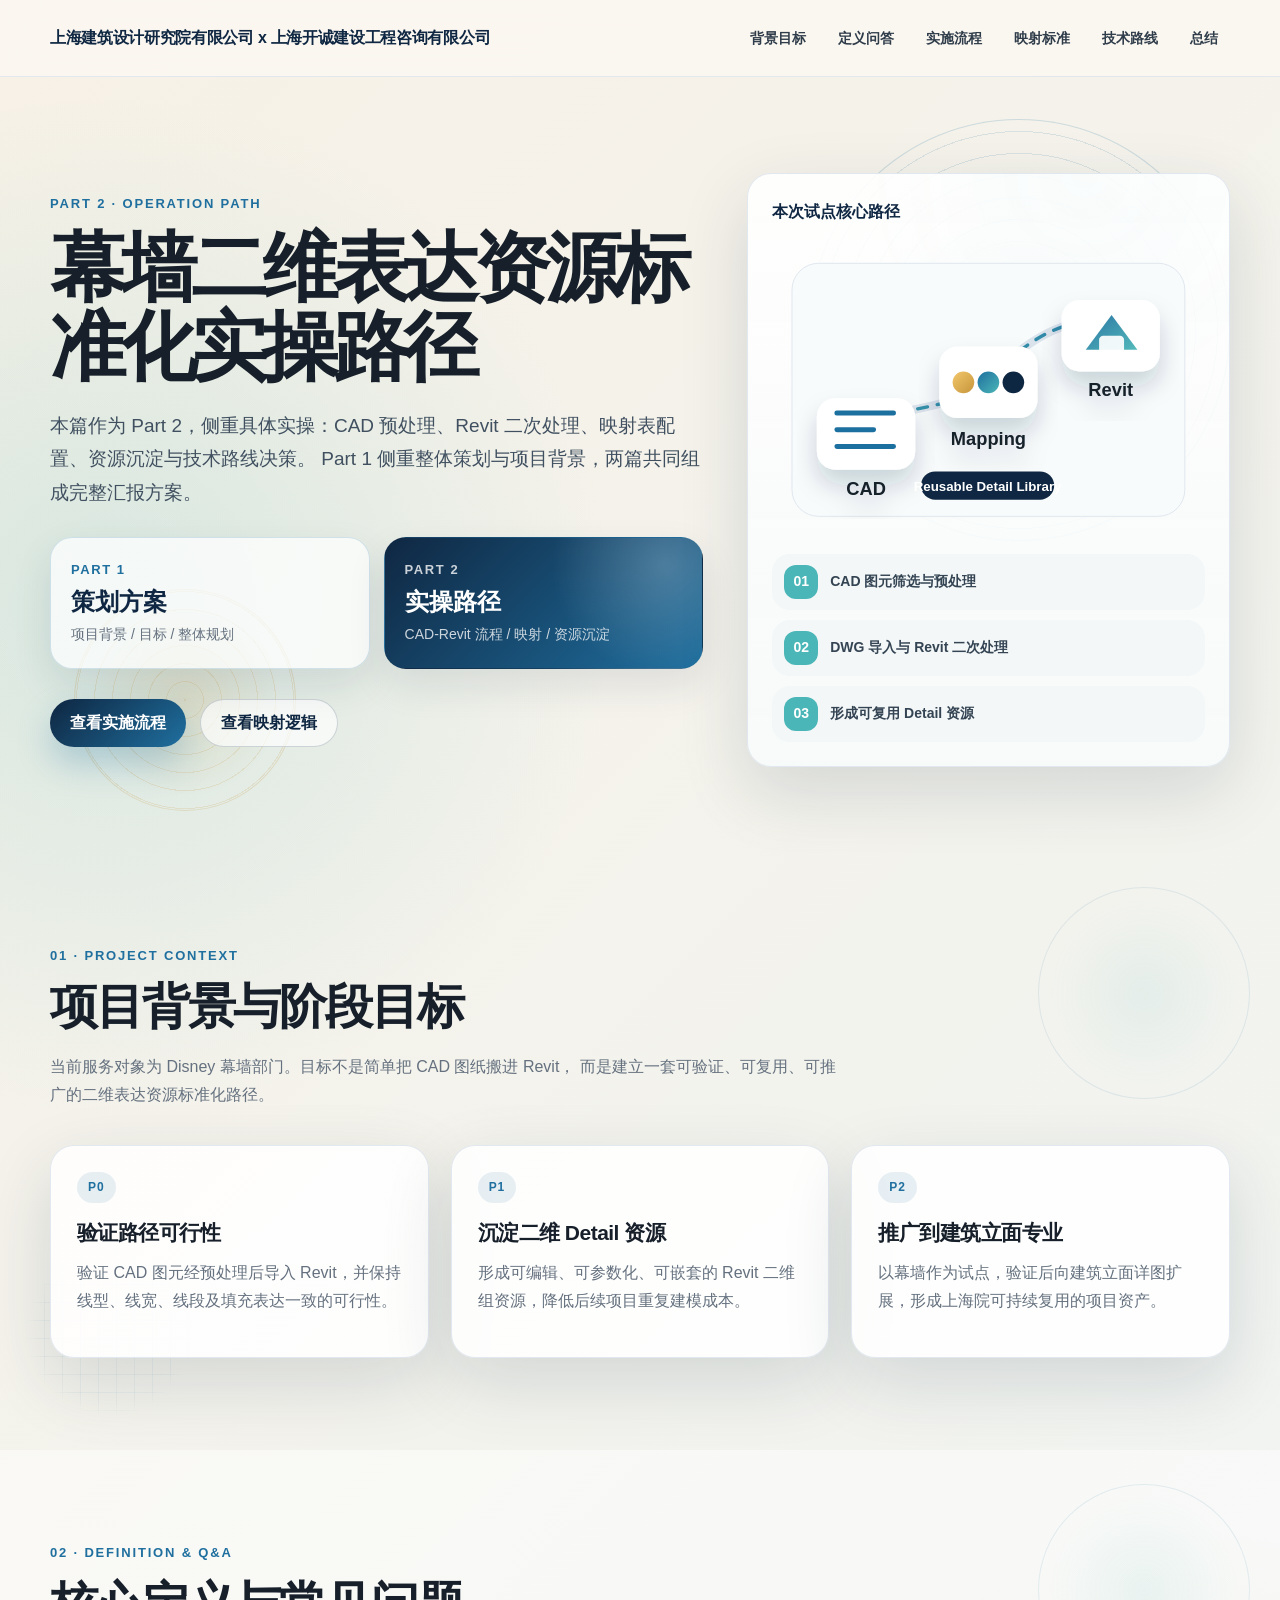
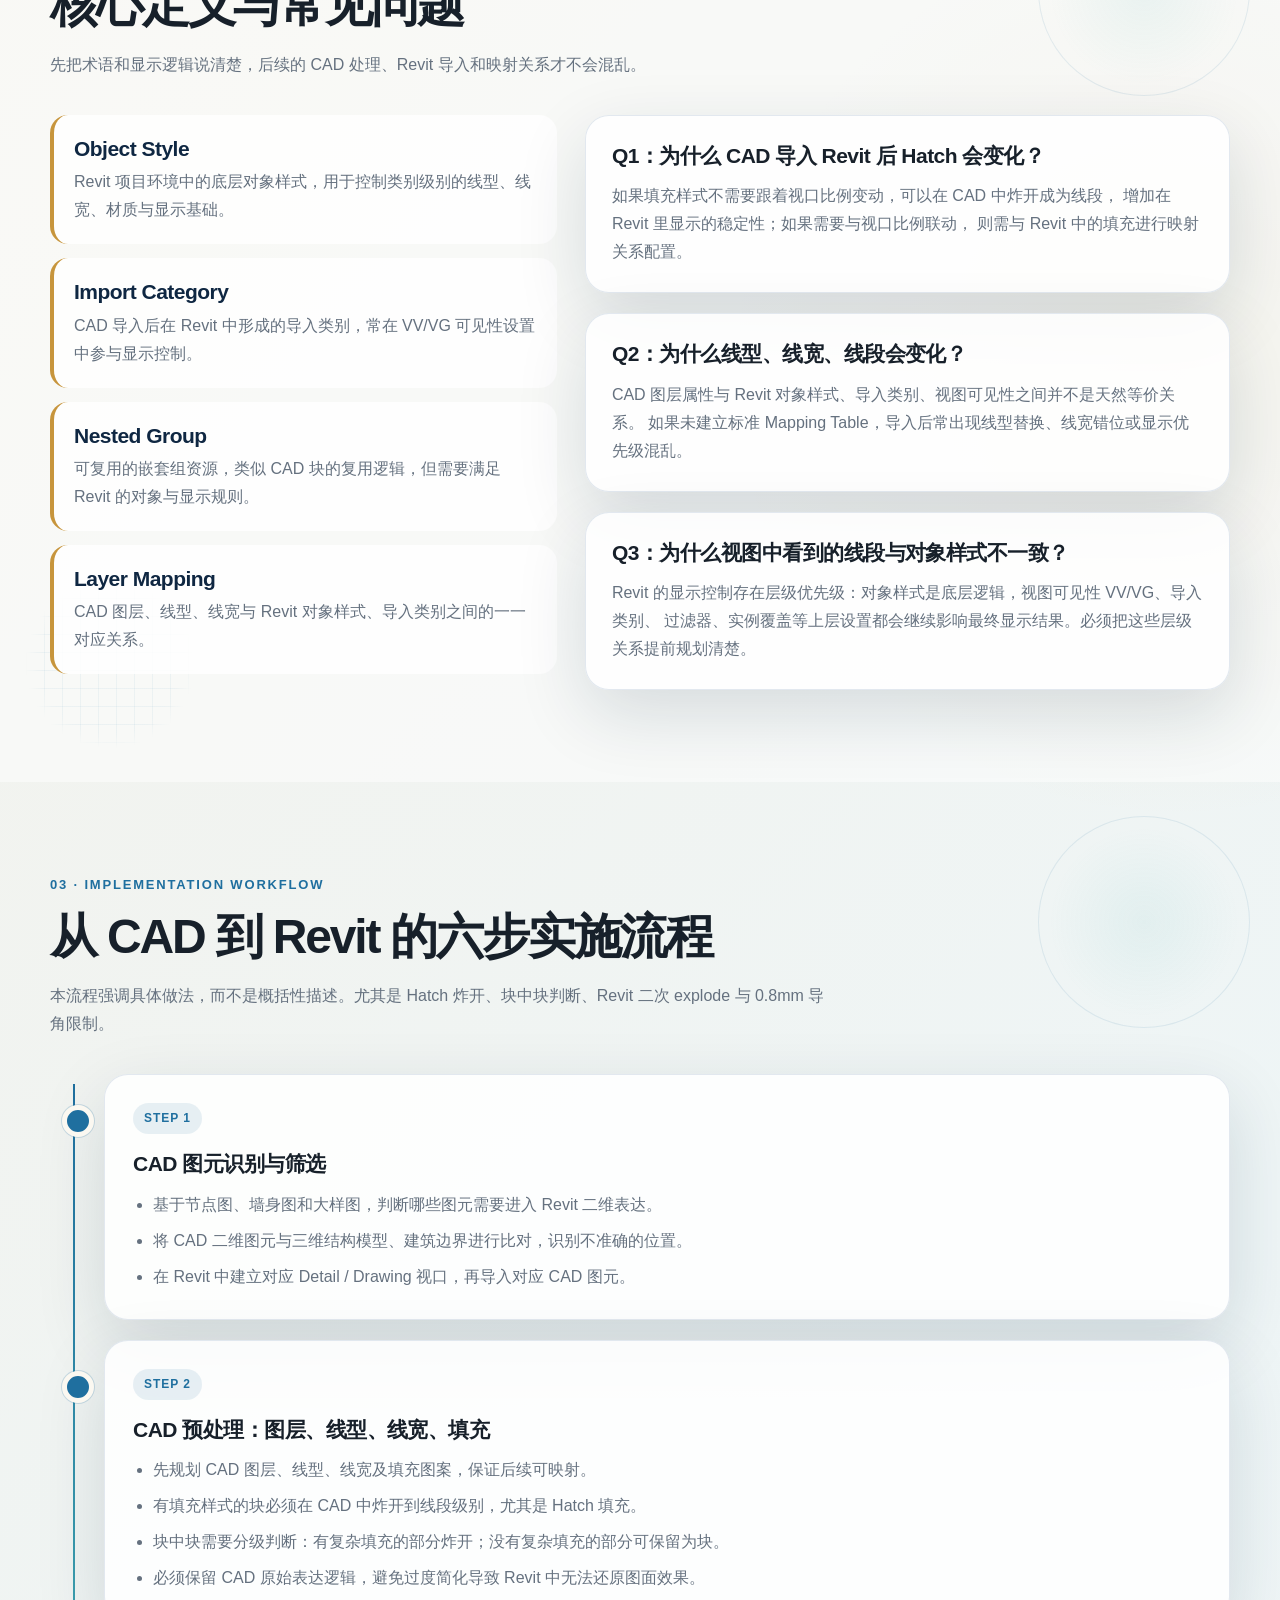
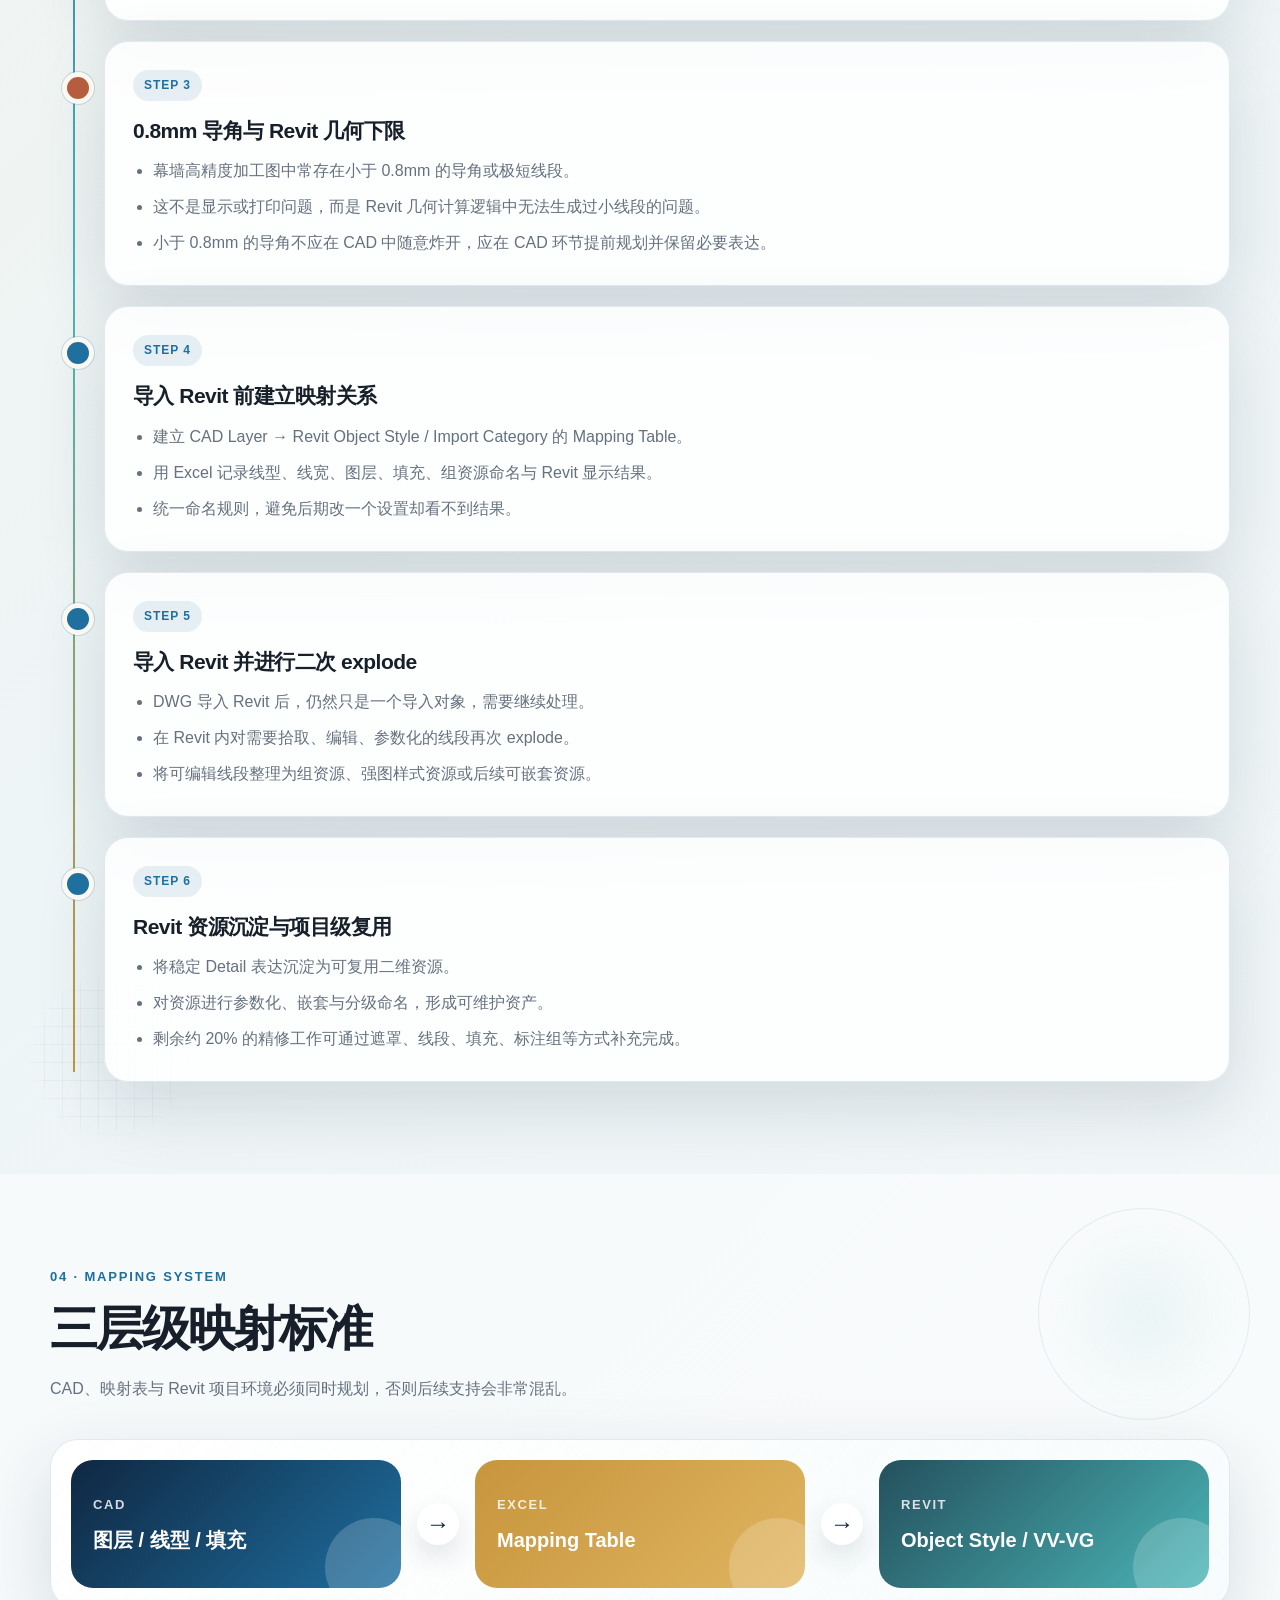
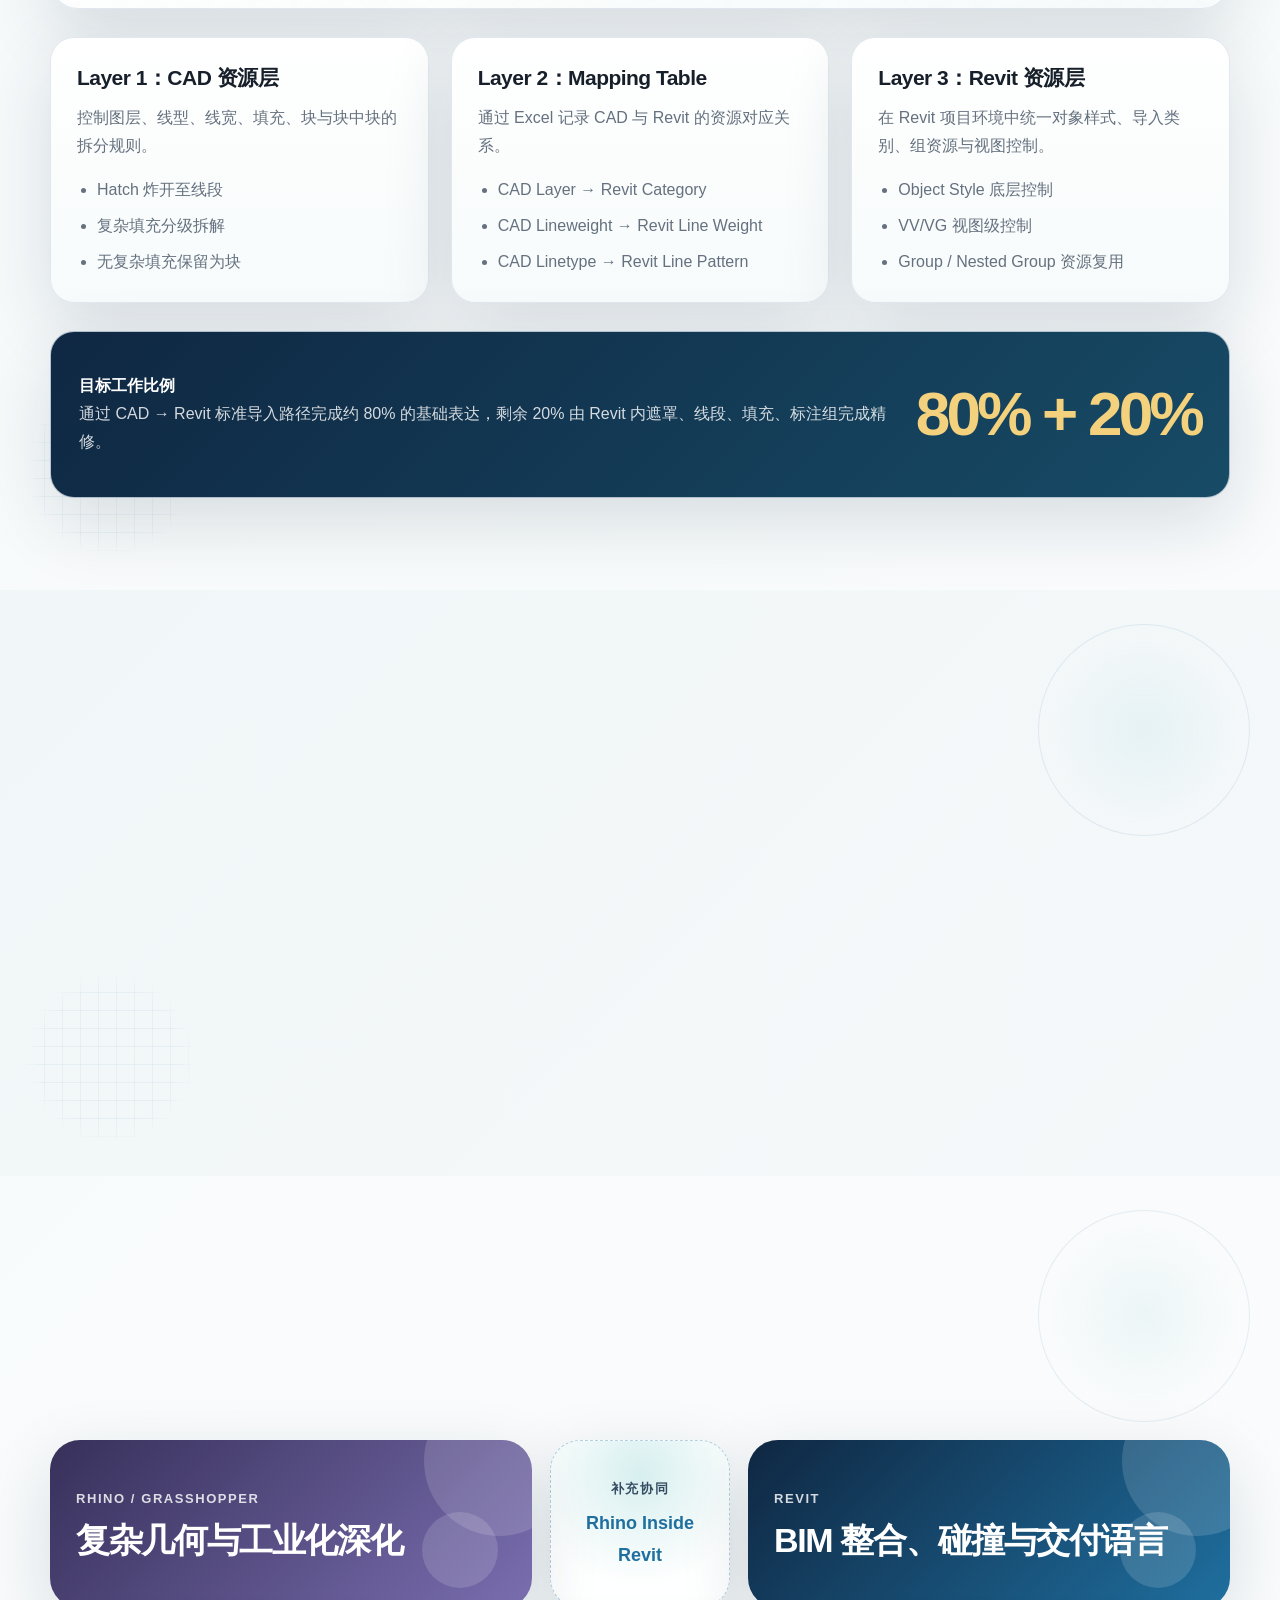
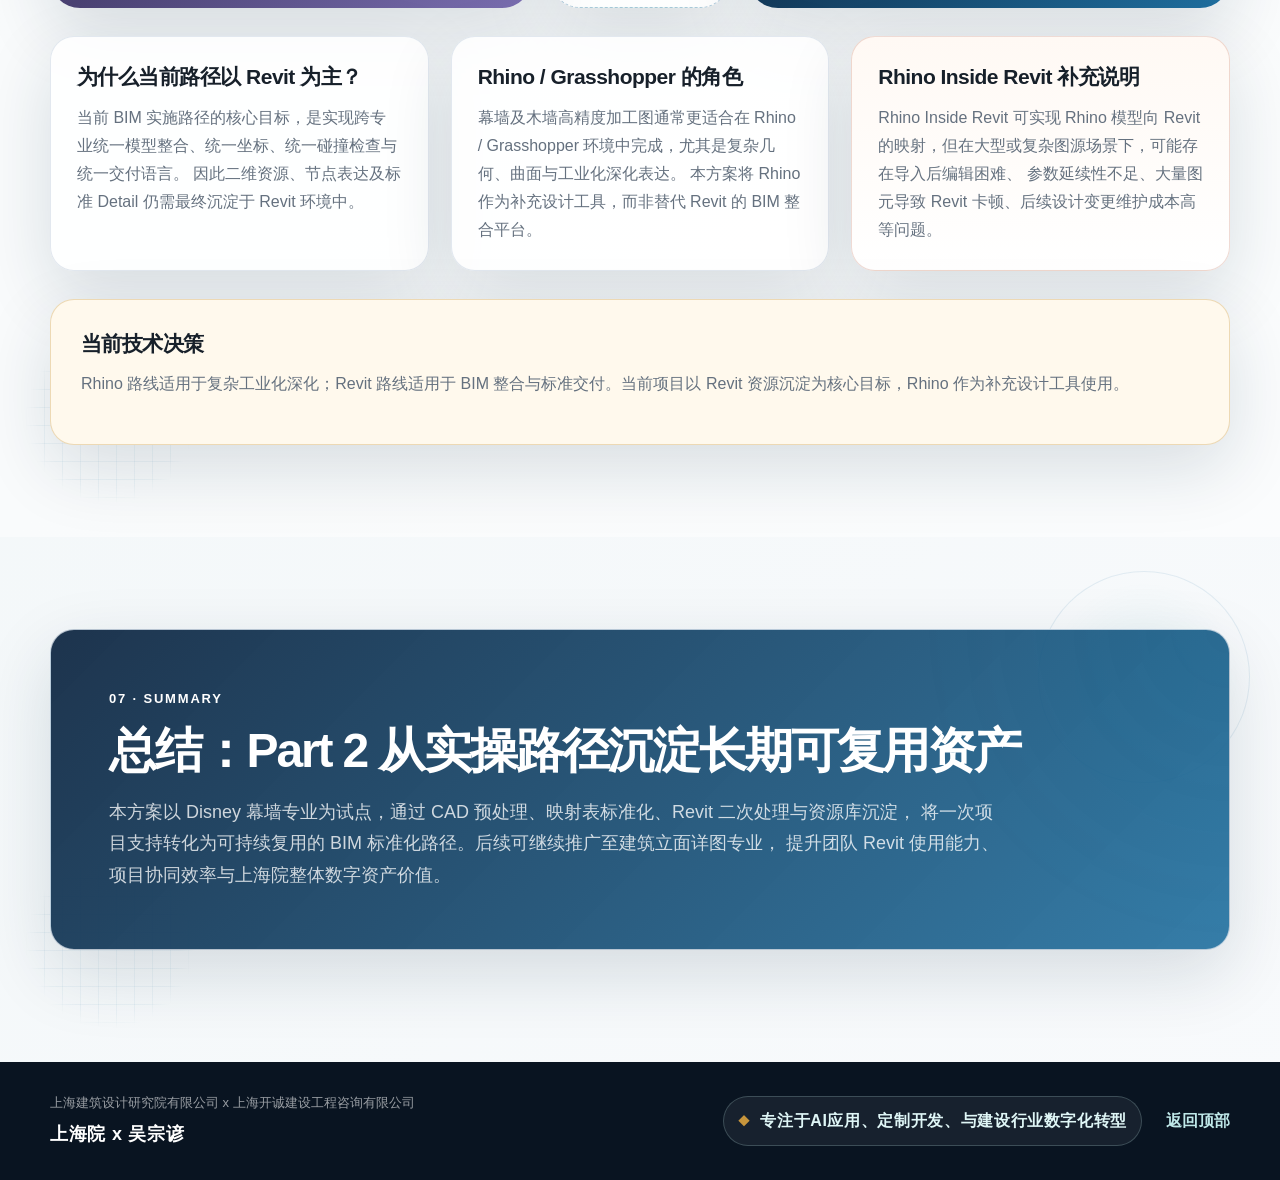
==== cwp2/index.html @ 311d5579 "Remove summary links from part 2" ====
<!DOCTYPE html>
<html lang="zh-CN">
<head>
  <meta charset="UTF-8" />
  <meta name="viewport" content="width=device-width, initial-scale=1.0" />
  <title>Part 2｜Disney 幕墙 BIM 二维资源实操路径</title>
  <link rel="stylesheet" href="styles.css" />
</head>
<body>
  <header class="site-header unified-header" aria-label="页面导航">
    <div class="header-container">
      <a class="site-brand" href="#top" aria-label="返回 Part 2 顶部"><span class="brand-line">上海建筑设计研究院有限公司</span><span class="brand-separator"> x </span><span class="brand-line">上海开诚建设工程咨询有限公司</span></a>
      <button class="nav-toggle" type="button" aria-label="展开导航" aria-expanded="false">菜单</button>
      <nav class="site-nav nav-links" aria-label="Part 2 页面导航">
        <a href="#background">背景目标</a>
        <a href="#definition">定义问答</a>
        <a href="#workflow">实施流程</a>
        <a href="#mapping">映射标准</a>
        <a href="#tech-route">技术路线</a>
        <a href="#summary">总结</a>
      </nav>
    </div>
  </header>

  <main id="top">
    <section class="hero">
      <div class="container hero-grid">
        <div class="hero-copy reveal">
          <p class="eyebrow">Part 2 · Operation Path</p>
          <h1>幕墙二维表达资源标准化实操路径</h1>
          <p class="hero-lead">
            本篇作为 Part 2，侧重具体实操：CAD 预处理、Revit 二次处理、映射表配置、资源沉淀与技术路线决策。
            Part 1 侧重整体策划与项目背景，两篇共同组成完整汇报方案。
          </p>
          <div class="part-switch reveal" aria-label="Part 1 和 Part 2 跳转">
            <a class="part-card" href="../report-site/index.html" target="_blank" rel="noopener">
              <span>Part 1</span>
              <strong>策划方案</strong>
              <em>项目背景 / 目标 / 整体规划</em>
            </a>
            <a class="part-card is-current" href="#top">
              <span>Part 2</span>
              <strong>实操路径</strong>
              <em>CAD-Revit 流程 / 映射 / 资源沉淀</em>
            </a>
          </div>
          <div class="hero-actions">
            <a class="btn primary" href="#workflow">查看实施流程</a>
            <a class="btn secondary" href="#mapping">查看映射逻辑</a>
          </div>
        </div>

        <aside class="hero-panel visual-panel reveal" aria-label="核心目标示意图">
          <div class="panel-title">本次试点核心路径</div>
          <svg class="workflow-illustration" viewBox="0 0 520 360" role="img" aria-label="CAD 到 Revit 再到资源库的工作流示意图">
            <defs>
              <linearGradient id="heroBlue" x1="0" x2="1" y1="0" y2="1">
                <stop offset="0" stop-color="#1f6f9f" />
                <stop offset="1" stop-color="#4bb6b7" />
              </linearGradient>
              <linearGradient id="heroGold" x1="0" x2="1" y1="0" y2="1">
                <stop offset="0" stop-color="#f2c76b" />
                <stop offset="1" stop-color="#c7953c" />
              </linearGradient>
              <filter id="softShadow" x="-20%" y="-20%" width="140%" height="140%">
                <feDropShadow dx="0" dy="18" stdDeviation="14" flood-color="#0f2742" flood-opacity="0.18" />
              </filter>
            </defs>
            <rect x="24" y="28" width="472" height="304" rx="32" fill="#f7fbfb" stroke="#dbe3ec" />
            <path d="M68 253 C 148 180, 205 224, 270 158 S 399 82, 455 116" fill="none" stroke="#dbe3ec" stroke-width="10" stroke-linecap="round" />
            <path d="M68 253 C 148 180, 205 224, 270 158 S 399 82, 455 116" fill="none" stroke="url(#heroBlue)" stroke-width="4" stroke-linecap="round" stroke-dasharray="12 12" />

            <g filter="url(#softShadow)">
              <rect x="54" y="190" width="118" height="86" rx="22" fill="#ffffff" />
              <path d="M78 248 h68 M78 228 h44 M78 208 h68" stroke="#1f6f9f" stroke-width="6" stroke-linecap="round" />
              <text x="113" y="306" text-anchor="middle" fill="#17202a" font-size="22" font-weight="800">CAD</text>
            </g>

            <g filter="url(#softShadow)">
              <rect x="201" y="128" width="118" height="86" rx="22" fill="#ffffff" />
              <circle cx="230" cy="171" r="13" fill="url(#heroGold)" />
              <circle cx="260" cy="171" r="13" fill="url(#heroBlue)" />
              <circle cx="290" cy="171" r="13" fill="#0f2742" />
              <text x="260" y="246" text-anchor="middle" fill="#17202a" font-size="22" font-weight="800">Mapping</text>
            </g>

            <g filter="url(#softShadow)">
              <rect x="348" y="72" width="118" height="86" rx="22" fill="#ffffff" />
              <path d="M377 132 l31 -42 l31 42 Z" fill="url(#heroBlue)" opacity="0.95" />
              <rect x="393" y="115" width="30" height="25" rx="5" fill="#ffffff" opacity="0.92" />
              <text x="407" y="188" text-anchor="middle" fill="#17202a" font-size="22" font-weight="800">Revit</text>
            </g>

            <g>
              <rect x="179" y="278" width="160" height="34" rx="17" fill="#0f2742" />
              <text x="259" y="301" text-anchor="middle" fill="#ffffff" font-size="16" font-weight="800">Reusable Detail Library</text>
            </g>
          </svg>
          <ol class="mini-flow compact">
            <li><span>01</span> CAD 图元筛选与预处理</li>
            <li><span>02</span> DWG 导入与 Revit 二次处理</li>
            <li><span>03</span> 形成可复用 Detail 资源</li>
          </ol>
        </aside>
      </div>
    </section>

    <section id="background" class="section">
      <div class="container">
        <div class="section-heading reveal">
          <p class="eyebrow">01 · Project Context</p>
          <h2>项目背景与阶段目标</h2>
          <p>
            当前服务对象为 Disney 幕墙部门。目标不是简单把 CAD 图纸搬进 Revit，
            而是建立一套可验证、可复用、可推广的二维表达资源标准化路径。
          </p>
        </div>

        <div class="card-grid three">
          <article class="card reveal">
            <span class="tag">P0</span>
            <h3>验证路径可行性</h3>
            <p>验证 CAD 图元经预处理后导入 Revit，并保持线型、线宽、线段及填充表达一致的可行性。</p>
          </article>
          <article class="card reveal">
            <span class="tag">P1</span>
            <h3>沉淀二维 Detail 资源</h3>
            <p>形成可编辑、可参数化、可嵌套的 Revit 二维组资源，降低后续项目重复建模成本。</p>
          </article>
          <article class="card reveal">
            <span class="tag">P2</span>
            <h3>推广到建筑立面专业</h3>
            <p>以幕墙作为试点，验证后向建筑立面详图扩展，形成上海院可持续复用的项目资产。</p>
          </article>
        </div>
      </div>
    </section>

    <section id="definition" class="section alt">
      <div class="container">
        <div class="section-heading reveal">
          <p class="eyebrow">02 · Definition & Q&A</p>
          <h2>核心定义与常见问题</h2>
          <p>先把术语和显示逻辑说清楚，后续的 CAD 处理、Revit 导入和映射关系才不会混乱。</p>
        </div>

        <div class="definition-layout">
          <div class="term-list reveal">
            <div class="term-item">
              <h3>Object Style</h3>
              <p>Revit 项目环境中的底层对象样式，用于控制类别级别的线型、线宽、材质与显示基础。</p>
            </div>
            <div class="term-item">
              <h3>Import Category</h3>
              <p>CAD 导入后在 Revit 中形成的导入类别，常在 VV/VG 可见性设置中参与显示控制。</p>
            </div>
            <div class="term-item">
              <h3>Nested Group</h3>
              <p>可复用的嵌套组资源，类似 CAD 块的复用逻辑，但需要满足 Revit 的对象与显示规则。</p>
            </div>
            <div class="term-item">
              <h3>Layer Mapping</h3>
              <p>CAD 图层、线型、线宽与 Revit 对象样式、导入类别之间的一一对应关系。</p>
            </div>
          </div>

          <div class="qa-stack">
            <article class="qa-card reveal">
              <h3>Q1：为什么 CAD 导入 Revit 后 Hatch 会变化？</h3>
              <p>
                如果填充样式不需要跟着视口比例变动，可以在 CAD 中炸开成为线段，
                增加在 Revit 里显示的稳定性；如果需要与视口比例联动，
                则需与 Revit 中的填充进行映射关系配置。
              </p>
            </article>
            <article class="qa-card reveal">
              <h3>Q2：为什么线型、线宽、线段会变化？</h3>
              <p>
                CAD 图层属性与 Revit 对象样式、导入类别、视图可见性之间并不是天然等价关系。
                如果未建立标准 Mapping Table，导入后常出现线型替换、线宽错位或显示优先级混乱。
              </p>
            </article>
            <article class="qa-card reveal">
              <h3>Q3：为什么视图中看到的线段与对象样式不一致？</h3>
              <p>
                Revit 的显示控制存在层级优先级：对象样式是底层逻辑，视图可见性 VV/VG、导入类别、
                过滤器、实例覆盖等上层设置都会继续影响最终显示结果。必须把这些层级关系提前规划清楚。
              </p>
            </article>
          </div>
        </div>
      </div>
    </section>

    <section id="workflow" class="section">
      <div class="container">
        <div class="section-heading reveal">
          <p class="eyebrow">03 · Implementation Workflow</p>
          <h2>从 CAD 到 Revit 的六步实施流程</h2>
          <p>本流程强调具体做法，而不是概括性描述。尤其是 Hatch 炸开、块中块判断、Revit 二次 explode 与 0.8mm 导角限制。</p>
        </div>

        <div class="timeline">
          <article class="step reveal">
            <span class="step-index">STEP 1</span>
            <h3>CAD 图元识别与筛选</h3>
            <ul>
              <li>基于节点图、墙身图和大样图，判断哪些图元需要进入 Revit 二维表达。</li>
              <li>将 CAD 二维图元与三维结构模型、建筑边界进行比对，识别不准确的位置。</li>
              <li>在 Revit 中建立对应 Detail / Drawing 视口，再导入对应 CAD 图元。</li>
            </ul>
          </article>

          <article class="step reveal">
            <span class="step-index">STEP 2</span>
            <h3>CAD 预处理：图层、线型、线宽、填充</h3>
            <ul>
              <li>先规划 CAD 图层、线型、线宽及填充图案，保证后续可映射。</li>
              <li>有填充样式的块必须在 CAD 中炸开到线段级别，尤其是 Hatch 填充。</li>
              <li>块中块需要分级判断：有复杂填充的部分炸开；没有复杂填充的部分可保留为块。</li>
              <li>必须保留 CAD 原始表达逻辑，避免过度简化导致 Revit 中无法还原图面效果。</li>
            </ul>
          </article>

          <article class="step reveal warning-step">
            <span class="step-index">STEP 3</span>
            <h3>0.8mm 导角与 Revit 几何下限</h3>
            <ul>
              <li>幕墙高精度加工图中常存在小于 0.8mm 的导角或极短线段。</li>
              <li>这不是显示或打印问题，而是 Revit 几何计算逻辑中无法生成过小线段的问题。</li>
              <li>小于 0.8mm 的导角不应在 CAD 中随意炸开，应在 CAD 环节提前规划并保留必要表达。</li>
            </ul>
          </article>

          <article class="step reveal">
            <span class="step-index">STEP 4</span>
            <h3>导入 Revit 前建立映射关系</h3>
            <ul>
              <li>建立 CAD Layer → Revit Object Style / Import Category 的 Mapping Table。</li>
              <li>用 Excel 记录线型、线宽、图层、填充、组资源命名与 Revit 显示结果。</li>
              <li>统一命名规则，避免后期改一个设置却看不到结果。</li>
            </ul>
          </article>

          <article class="step reveal">
            <span class="step-index">STEP 5</span>
            <h3>导入 Revit 并进行二次 explode</h3>
            <ul>
              <li>DWG 导入 Revit 后，仍然只是一个导入对象，需要继续处理。</li>
              <li>在 Revit 内对需要拾取、编辑、参数化的线段再次 explode。</li>
              <li>将可编辑线段整理为组资源、强图样式资源或后续可嵌套资源。</li>
            </ul>
          </article>

          <article class="step reveal">
            <span class="step-index">STEP 6</span>
            <h3>Revit 资源沉淀与项目级复用</h3>
            <ul>
              <li>将稳定 Detail 表达沉淀为可复用二维资源。</li>
              <li>对资源进行参数化、嵌套与分级命名，形成可维护资产。</li>
              <li>剩余约 20% 的精修工作可通过遮罩、线段、填充、标注组等方式补充完成。</li>
            </ul>
          </article>
        </div>
      </div>
    </section>

    <section id="mapping" class="section alt">
      <div class="container">
        <div class="section-heading reveal">
          <p class="eyebrow">04 · Mapping System</p>
          <h2>三层级映射标准</h2>
          <p>CAD、映射表与 Revit 项目环境必须同时规划，否则后续支持会非常混乱。</p>
        </div>

        <div class="diagram-strip mapping-diagram reveal" aria-label="三层级映射标准示意图">
          <div class="diagram-node cad-node">
            <span>CAD</span>
            <strong>图层 / 线型 / 填充</strong>
          </div>
          <div class="diagram-arrow">→</div>
          <div class="diagram-node table-node">
            <span>Excel</span>
            <strong>Mapping Table</strong>
          </div>
          <div class="diagram-arrow">→</div>
          <div class="diagram-node revit-node">
            <span>Revit</span>
            <strong>Object Style / VV-VG</strong>
          </div>
        </div>

        <div class="mapping-grid">
          <article class="mapping-card reveal">
            <h3>Layer 1：CAD 资源层</h3>
            <p>控制图层、线型、线宽、填充、块与块中块的拆分规则。</p>
            <ul>
              <li>Hatch 炸开至线段</li>
              <li>复杂填充分级拆解</li>
              <li>无复杂填充保留为块</li>
            </ul>
          </article>
          <article class="mapping-card reveal">
            <h3>Layer 2：Mapping Table</h3>
            <p>通过 Excel 记录 CAD 与 Revit 的资源对应关系。</p>
            <ul>
              <li>CAD Layer → Revit Category</li>
              <li>CAD Lineweight → Revit Line Weight</li>
              <li>CAD Linetype → Revit Line Pattern</li>
            </ul>
          </article>
          <article class="mapping-card reveal">
            <h3>Layer 3：Revit 资源层</h3>
            <p>在 Revit 项目环境中统一对象样式、导入类别、组资源与视图控制。</p>
            <ul>
              <li>Object Style 底层控制</li>
              <li>VV/VG 视图级控制</li>
              <li>Group / Nested Group 资源复用</li>
            </ul>
          </article>
        </div>

        <div class="callout reveal">
          <div>
            <strong>目标工作比例</strong>
            <p>通过 CAD → Revit 标准导入路径完成约 80% 的基础表达，剩余 20% 由 Revit 内遮罩、线段、填充、标注组完成精修。</p>
          </div>
          <span>80% + 20%</span>
        </div>
      </div>
    </section>

    <section id="plan" class="section">
      <div class="container">
        <div class="section-heading reveal">
          <p class="eyebrow">05 · Resource Plan</p>
          <h2>整体规划与后续提升</h2>
          <p>本项目不只是一次图面转换，而是一次资源、经验和团队能力的沉淀。</p>
        </div>

        <div class="plan-list">
          <article class="plan-card reveal">
            <span>阶段一</span>
            <h3>标准二维资源沉淀</h3>
            <p>沉淀节点、墙身、大样、标注组、遮罩与 Detail 组件。</p>
          </article>
          <article class="plan-card reveal">
            <span>阶段二</span>
            <h3>Excel 映射表标准化</h3>
            <p>记录 CAD 与 Revit 的线型、线宽、图层、填充及资源命名规则。</p>
          </article>
          <article class="plan-card reveal">
            <span>阶段三</span>
            <h3>Revit 插件素材库开发</h3>
            <p>基于 Revit 二次开发，将二维图源与线型线宽设置快速匹配为可调用素材库。</p>
          </article>
          <article class="plan-card reveal">
            <span>阶段四</span>
            <h3>推广至建筑立面详图</h3>
            <p>以幕墙为试点确认可行性后，推广到建筑立面详图专业。</p>
          </article>
        </div>
      </div>
    </section>

    <section id="tech-route" class="section alt">
      <div class="container">
        <div class="section-heading reveal">
          <p class="eyebrow">06 · Technical Route</p>
          <h2>技术路线补充与工具选型说明</h2>
          <p>这一部分不是软件优劣比较，而是解释为什么当前路径选择 Revit 为主、Rhino 为辅。</p>
        </div>

        <div class="tool-map reveal" aria-label="Revit 与 Rhino 技术路线关系图">
          <div class="tool-bubble rhino">
            <span>Rhino / Grasshopper</span>
            <strong>复杂几何与工业化深化</strong>
          </div>
          <div class="tool-bridge">
            <span>补充协同</span>
            <i>Rhino Inside Revit</i>
          </div>
          <div class="tool-bubble revit">
            <span>Revit</span>
            <strong>BIM 整合、碰撞与交付语言</strong>
          </div>
        </div>

        <div class="route-grid">
          <article class="route-card reveal">
            <h3>为什么当前路径以 Revit 为主？</h3>
            <p>
              当前 BIM 实施路径的核心目标，是实现跨专业统一模型整合、统一坐标、统一碰撞检查与统一交付语言。
              因此二维资源、节点表达及标准 Detail 仍需最终沉淀于 Revit 环境中。
            </p>
          </article>
          <article class="route-card reveal">
            <h3>Rhino / Grasshopper 的角色</h3>
            <p>
              幕墙及木墙高精度加工图通常更适合在 Rhino / Grasshopper 环境中完成，尤其是复杂几何、曲面与工业化深化表达。
              本方案将 Rhino 作为补充设计工具，而非替代 Revit 的 BIM 整合平台。
            </p>
          </article>
          <article class="route-card warning reveal">
            <h3>Rhino Inside Revit 补充说明</h3>
            <p>
              Rhino Inside Revit 可实现 Rhino 模型向 Revit 的映射，但在大型或复杂图源场景下，可能存在导入后编辑困难、
              参数延续性不足、大量图元导致 Revit 卡顿、后续设计变更维护成本高等问题。
            </p>
          </article>
        </div>

        <div class="decision reveal">
          <h3>当前技术决策</h3>
          <p>Rhino 路线适用于复杂工业化深化；Revit 路线适用于 BIM 整合与标准交付。当前项目以 Revit 资源沉淀为核心目标，Rhino 作为补充设计工具使用。</p>
        </div>
      </div>
    </section>

    <section id="summary" class="section summary-section">
      <div class="container summary-card reveal">
        <p class="eyebrow">07 · Summary</p>
        <h2>总结：Part 2 从实操路径沉淀长期可复用资产</h2>
        <p>
          本方案以 Disney 幕墙专业为试点，通过 CAD 预处理、映射表标准化、Revit 二次处理与资源库沉淀，
          将一次项目支持转化为可持续复用的 BIM 标准化路径。后续可继续推广至建筑立面详图专业，
          提升团队 Revit 使用能力、项目协同效率与上海院整体数字资产价值。
        </p>
      </div>
    </section>
  </main>

  <footer class="site-footer unified-footer">
    <div class="footer-container">
      <div class="footer-brand">
        <span>上海建筑设计研究院有限公司 x 上海开诚建设工程咨询有限公司</span>
        <strong>上海院 x 吴宗谚</strong>
      </div>
      <div class="footer-signature" aria-label="个人签名描述">
        <span class="signature-icon">◆</span>
        <em>专注于AI应用、定制开发、与建设行业数字化转型</em>
      </div>
      <div class="footer-links">
        <a href="#top">返回顶部</a>
      </div>
    </div>
  </footer>

  <script src="script.js"></script>
</body>
</html>
---- cwp2/styles.css ----
:root {
  --ink: #17202a;
  --muted: #65717f;
  --line: #dbe3ec;
  --paper: #fbf8f1;
  --panel: #ffffff;
  --navy: #0f2742;
  --blue: #1f6f9f;
  --aqua: #4bb6b7;
  --gold: #c7953c;
  --warn: #b75d3f;
  --shadow: 0 24px 70px rgba(15, 39, 66, 0.14);
  --radius: 24px;
}

* {
  box-sizing: border-box;
}

html {
  scroll-behavior: smooth;
}

body {
  margin: 0;
  font-family: "Segoe UI", "Microsoft YaHei", sans-serif;
  line-height: 1.75;
  color: var(--ink);
  background:
    radial-gradient(circle at 8% 8%, rgba(75, 182, 183, 0.18), transparent 32rem),
    radial-gradient(circle at 92% 26%, rgba(199, 149, 60, 0.13), transparent 28rem),
    linear-gradient(135deg, #f7f1e6 0%, #eef5f6 46%, #f8fafc 100%);
}

body.nav-open {
  overflow: hidden;
}

img,
svg {
  max-width: 100%;
}

.container {
  width: min(1180px, calc(100% - 40px));
  margin: 0 auto;
}

.site-header {
  position: sticky;
  top: 0;
  z-index: 100;
  border-bottom: 1px solid rgba(219, 227, 236, 0.78);
  background: rgba(251, 248, 241, 0.86);
  backdrop-filter: blur(18px);
}

.nav {
  display: flex;
  align-items: center;
  justify-content: space-between;
  min-height: 76px;
  gap: 24px;
}

.logo {
  display: inline-flex;
  align-items: center;
  gap: 12px;
  color: var(--navy);
  font-weight: 800;
  letter-spacing: -0.02em;
  text-decoration: none;
}

.logo-mark {
  display: grid;
  width: 42px;
  height: 42px;
  place-items: center;
  border-radius: 14px;
  color: white;
  background: linear-gradient(135deg, var(--navy), var(--blue));
  box-shadow: 0 12px 28px rgba(31, 111, 159, 0.28);
}

.nav-links {
  display: flex;
  align-items: center;
  gap: 8px;
  flex-wrap: wrap;
}

.nav-links a {
  padding: 9px 12px;
  border-radius: 999px;
  color: #2f3c4a;
  font-size: 14px;
  font-weight: 700;
  text-decoration: none;
  transition: background 0.2s ease, color 0.2s ease;
}

.nav-links a:hover {
  color: var(--blue);
  background: rgba(31, 111, 159, 0.1);
}

.nav-toggle {
  display: none;
  border: 1px solid var(--line);
  border-radius: 999px;
  padding: 8px 14px;
  color: var(--navy);
  background: white;
  font-weight: 800;
}

.hero {
  position: relative;
  overflow: clip;
  padding: 96px 0 86px;
}

.hero::before,
.hero::after {
  position: absolute;
  content: "";
  border-radius: 999px;
  pointer-events: none;
}

.hero::before {
  width: 420px;
  height: 420px;
  right: max(24px, calc((100vw - 1180px) / 2));
  top: 42px;
  border: 1px solid rgba(31, 111, 159, 0.18);
  background:
    radial-gradient(circle at center, rgba(31, 111, 159, 0.12), transparent 58%),
    repeating-radial-gradient(circle at center, rgba(31, 111, 159, 0.13) 0 1px, transparent 1px 22px);
}

.hero::after {
  width: 220px;
  height: 220px;
  left: max(28px, calc((100vw - 1180px) / 2 + 24px));
  bottom: 42px;
  border: 1px solid rgba(199, 149, 60, 0.22);
  background:
    radial-gradient(circle at center, rgba(199, 149, 60, 0.16), transparent 62%),
    repeating-radial-gradient(circle at center, rgba(199, 149, 60, 0.16) 0 1px, transparent 1px 18px);
}

.hero-grid {
  position: relative;
  z-index: 1;
  display: grid;
  grid-template-columns: minmax(0, 1.15fr) minmax(320px, 0.85fr);
  gap: 44px;
  align-items: center;
}

.eyebrow {
  margin: 0 0 12px;
  color: var(--blue);
  font-size: 13px;
  font-weight: 900;
  letter-spacing: 0.14em;
  text-transform: uppercase;
}

h1,
h2,
h3,
h4,
p {
  margin-top: 0;
}

h1 {
  margin-bottom: 22px;
  max-width: 820px;
  font-size: clamp(42px, 6vw, 76px);
  line-height: 1.05;
  letter-spacing: -0.07em;
}

h2 {
  margin-bottom: 18px;
  font-size: clamp(30px, 4vw, 48px);
  line-height: 1.16;
  letter-spacing: -0.045em;
}

h3 {
  margin-bottom: 12px;
  font-size: 21px;
  line-height: 1.35;
  letter-spacing: -0.025em;
}

p {
  color: var(--muted);
}

.hero-lead {
  max-width: 720px;
  color: #405060;
  font-size: 19px;
}


.nav-part-link {
  color: white !important;
  background: linear-gradient(135deg, var(--navy), var(--blue)) !important;
}

.part-switch {
  display: grid;
  grid-template-columns: repeat(2, minmax(0, 1fr));
  gap: 14px;
  margin: 28px 0 26px;
}

.part-card {
  display: flex;
  min-height: 132px;
  flex-direction: column;
  justify-content: center;
  gap: 6px;
  padding: 20px;
  border: 1px solid rgba(31, 111, 159, 0.18);
  border-radius: 22px;
  color: var(--navy);
  text-decoration: none;
  background: rgba(255, 255, 255, 0.72);
  box-shadow: 0 16px 38px rgba(15, 39, 66, 0.1);
  transition: transform 0.2s ease, box-shadow 0.2s ease, border-color 0.2s ease;
}

.part-card:hover {
  transform: translateY(-3px);
  border-color: rgba(31, 111, 159, 0.34);
  box-shadow: 0 22px 52px rgba(15, 39, 66, 0.16);
}

.part-card span {
  color: var(--blue);
  font-size: 13px;
  font-weight: 900;
  letter-spacing: 0.12em;
  text-transform: uppercase;
}

.part-card strong {
  font-size: 24px;
  line-height: 1.2;
}

.part-card em {
  color: var(--muted);
  font-size: 14px;
  font-style: normal;
}

.part-card.is-current {
  color: white;
  border-color: transparent;
  background:
    radial-gradient(circle at 88% 20%, rgba(255, 255, 255, 0.22), transparent 7rem),
    linear-gradient(135deg, var(--navy), var(--blue));
}

.part-card.is-current span,
.part-card.is-current em {
  color: rgba(255, 255, 255, 0.78);
}

.summary-links {
  display: flex;
  gap: 14px;
  flex-wrap: wrap;
  margin-top: 28px;
}

.summary-links a {
  display: inline-flex;
  min-height: 44px;
  align-items: center;
  justify-content: center;
  padding: 0 18px;
  border: 1px solid rgba(255, 255, 255, 0.24);
  border-radius: 999px;
  color: white;
  font-weight: 800;
  text-decoration: none;
  background: rgba(255, 255, 255, 0.1);
}

.summary-links a:hover {
  background: rgba(255, 255, 255, 0.18);
}.hero-actions {
  display: flex;
  gap: 14px;
  flex-wrap: wrap;
  margin-top: 30px;
}

.btn {
  display: inline-flex;
  align-items: center;
  justify-content: center;
  min-height: 48px;
  padding: 0 20px;
  border-radius: 999px;
  font-weight: 800;
  text-decoration: none;
}

.btn.primary {
  color: white;
  background: linear-gradient(135deg, var(--navy), var(--blue));
  box-shadow: 0 16px 34px rgba(31, 111, 159, 0.28);
}

.btn.secondary {
  color: var(--navy);
  border: 1px solid rgba(15, 39, 66, 0.18);
  background: rgba(255, 255, 255, 0.68);
}

.hero-panel,
.summary-card,
.card,
.qa-card,
.step,
.mapping-card,
.plan-card,
.route-card,
.decision,
.callout {
  border: 1px solid rgba(219, 227, 236, 0.8);
  border-radius: var(--radius);
  background: rgba(255, 255, 255, 0.86);
  box-shadow: var(--shadow);
}

.hero-panel {
  padding: 28px;
}

.panel-title {
  margin-bottom: 18px;
  color: var(--navy);
  font-weight: 900;
}

.mini-flow {
  display: grid;
  gap: 14px;
  margin: 0;
  padding: 0;
  list-style: none;
}

.mini-flow li {
  display: flex;
  align-items: center;
  gap: 12px;
  padding: 14px;
  border-radius: 18px;
  background: #f3f7f8;
  color: #344453;
  font-weight: 800;
}

.mini-flow span {
  display: grid;
  min-width: 42px;
  height: 42px;
  place-items: center;
  border-radius: 14px;
  color: white;
  background: var(--aqua);
}


.visual-panel {
  overflow: hidden;
  padding: 24px;
  background:
    linear-gradient(180deg, rgba(255, 255, 255, 0.9), rgba(247, 251, 251, 0.88)),
    radial-gradient(circle at 70% 0%, rgba(75, 182, 183, 0.28), transparent 14rem);
}

.workflow-illustration {
  display: block;
  width: 100%;
  margin: -4px 0 14px;
}

.mini-flow.compact {
  grid-template-columns: 1fr;
  gap: 10px;
}

.mini-flow.compact li {
  padding: 11px 12px;
  font-size: 14px;
}

.mini-flow.compact span {
  min-width: 34px;
  height: 34px;
  border-radius: 12px;
}

.diagram-strip {
  display: grid;
  grid-template-columns: 1fr auto 1fr auto 1fr;
  gap: 16px;
  align-items: center;
  margin: 0 0 28px;
  padding: 20px;
  border: 1px solid rgba(219, 227, 236, 0.82);
  border-radius: 28px;
  background:
    linear-gradient(135deg, rgba(255, 255, 255, 0.94), rgba(247, 251, 251, 0.82)),
    repeating-linear-gradient(45deg, rgba(31, 111, 159, 0.06) 0 1px, transparent 1px 16px);
  box-shadow: var(--shadow);
}

.diagram-node {
  min-height: 128px;
  display: flex;
  flex-direction: column;
  justify-content: center;
  gap: 10px;
  padding: 22px;
  border-radius: 22px;
  color: white;
  position: relative;
  overflow: hidden;
}

.diagram-node::after {
  position: absolute;
  right: -22px;
  bottom: -28px;
  width: 98px;
  height: 98px;
  content: "";
  border-radius: 999px;
  background: rgba(255, 255, 255, 0.18);
}

.diagram-node span,
.tool-bubble span,
.tool-bridge span {
  font-size: 13px;
  font-weight: 900;
  letter-spacing: 0.12em;
  text-transform: uppercase;
  opacity: 0.82;
}

.diagram-node strong {
  position: relative;
  z-index: 1;
  font-size: 20px;
  line-height: 1.35;
}

.cad-node {
  background: linear-gradient(135deg, #0f2742, #1f6f9f);
}

.table-node {
  background: linear-gradient(135deg, #c7953c, #e0b561);
}

.revit-node {
  background: linear-gradient(135deg, #24505d, #4bb6b7);
}

.diagram-arrow {
  display: grid;
  width: 42px;
  height: 42px;
  place-items: center;
  border-radius: 999px;
  color: var(--navy);
  background: #ffffff;
  box-shadow: 0 12px 28px rgba(15, 39, 66, 0.12);
  font-size: 24px;
  font-weight: 900;
}

.tool-map {
  display: grid;
  grid-template-columns: 1fr 180px 1fr;
  gap: 18px;
  align-items: stretch;
  margin-bottom: 28px;
}

.tool-bubble,
.tool-bridge {
  min-height: 168px;
  display: flex;
  flex-direction: column;
  justify-content: center;
  border-radius: 30px;
  padding: 26px;
  box-shadow: var(--shadow);
}

.tool-bubble {
  color: white;
  position: relative;
  overflow: hidden;
}

.tool-bubble::before,
.tool-bubble::after {
  position: absolute;
  content: "";
  border-radius: 999px;
  background: rgba(255, 255, 255, 0.14);
}

.tool-bubble::before {
  width: 150px;
  height: 150px;
  right: -42px;
  top: -54px;
}

.tool-bubble::after {
  width: 76px;
  height: 76px;
  right: 34px;
  bottom: 20px;
}

.tool-bubble.rhino {
  background: linear-gradient(135deg, #37305a, #7a6eb0);
}

.tool-bubble.revit {
  background: linear-gradient(135deg, var(--navy), var(--blue));
}

.tool-bubble strong {
  position: relative;
  z-index: 1;
  margin-top: 10px;
  font-size: clamp(22px, 3vw, 34px);
  line-height: 1.2;
  letter-spacing: -0.04em;
}

.tool-bridge {
  align-items: center;
  text-align: center;
  border: 1px dashed rgba(31, 111, 159, 0.32);
  color: var(--navy);
  background:
    radial-gradient(circle at 50% 20%, rgba(75, 182, 183, 0.22), transparent 7rem),
    rgba(255, 255, 255, 0.86);
}

.tool-bridge i {
  display: block;
  margin-top: 8px;
  color: var(--blue);
  font-size: 18px;
  font-style: normal;
  font-weight: 900;
}

.section {
  position: relative;
  overflow: clip;
  padding: 92px 0;
}

.section.alt {
  background: rgba(255, 255, 255, 0.52);
}

.section::before,
.section::after {
  position: absolute;
  content: "";
  pointer-events: none;
}

.section::before {
  width: 210px;
  height: 210px;
  right: max(18px, calc((100vw - 1180px) / 2 - 20px));
  top: 34px;
  border-radius: 999px;
  border: 1px solid rgba(31, 111, 159, 0.1);
  background: radial-gradient(circle at center, rgba(75, 182, 183, 0.08), transparent 64%);
}

.section::after {
  width: 168px;
  height: 168px;
  left: max(18px, calc((100vw - 1180px) / 2 - 24px));
  bottom: 34px;
  opacity: 0.48;
  background-image:
    linear-gradient(rgba(31, 111, 159, 0.12) 1px, transparent 1px),
    linear-gradient(90deg, rgba(31, 111, 159, 0.12) 1px, transparent 1px);
  background-size: 18px 18px;
  mask-image: radial-gradient(circle at center, black 0 58%, transparent 72%);
}

.section > .container {
  position: relative;
  z-index: 1;
}

.section-heading {
  max-width: 790px;
  margin-bottom: 36px;
}

.card-grid {
  display: grid;
  gap: 22px;
}

.card-grid.three {
  grid-template-columns: repeat(3, minmax(0, 1fr));
}

.card,
.qa-card,
.mapping-card,
.plan-card,
.route-card {
  padding: 26px;
}

.tag,
.plan-card span,
.step-index {
  display: inline-flex;
  margin-bottom: 16px;
  border-radius: 999px;
  padding: 5px 11px;
  color: var(--blue);
  background: rgba(31, 111, 159, 0.1);
  font-size: 12px;
  font-weight: 900;
  letter-spacing: 0.08em;
}

.definition-layout {
  display: grid;
  grid-template-columns: 0.88fr 1.12fr;
  gap: 28px;
  align-items: start;
}

.term-list {
  display: grid;
  gap: 14px;
}

.term-item {
  padding: 20px;
  border-left: 4px solid var(--gold);
  border-radius: 18px;
  background: rgba(255, 255, 255, 0.84);
}

.term-item h3 {
  margin-bottom: 5px;
  color: var(--navy);
}

.term-item p,
.qa-card p,
.step li,
.mapping-card li,
.plan-card p,
.route-card p {
  margin-bottom: 0;
}

.qa-stack,
.timeline,
.plan-list {
  display: grid;
  gap: 20px;
}

.timeline {
  position: relative;
}

.timeline::before {
  position: absolute;
  top: 10px;
  bottom: 10px;
  left: 23px;
  width: 2px;
  content: "";
  background: linear-gradient(var(--blue), var(--aqua), var(--gold));
}

.step {
  position: relative;
  margin-left: 54px;
  padding: 28px;
}

.step::before {
  position: absolute;
  left: -43px;
  top: 30px;
  width: 22px;
  height: 22px;
  border: 5px solid var(--paper);
  border-radius: 999px;
  content: "";
  background: var(--blue);
  box-shadow: 0 0 0 1px rgba(31, 111, 159, 0.2);
}

.step.warning-step::before {
  background: var(--warn);
}

.step ul,
.mapping-card ul {
  margin: 0;
  padding-left: 20px;
  color: var(--muted);
}

.step li + li,
.mapping-card li + li {
  margin-top: 8px;
}

.mapping-grid,
.route-grid {
  display: grid;
  grid-template-columns: repeat(3, minmax(0, 1fr));
  gap: 22px;
}

.mapping-card {
  background: linear-gradient(180deg, white, #f7fbfb);
}

.callout {
  display: flex;
  align-items: center;
  justify-content: space-between;
  gap: 28px;
  margin-top: 28px;
  padding: 28px;
  background: linear-gradient(135deg, var(--navy), #174b66);
}

.callout strong,
.callout p {
  color: white;
}

.callout p {
  margin-bottom: 0;
  opacity: 0.82;
}

.callout span {
  flex: 0 0 auto;
  color: #f4d17d;
  font-size: clamp(34px, 5vw, 62px);
  font-weight: 900;
  letter-spacing: -0.06em;
}

.plan-list {
  grid-template-columns: repeat(4, minmax(0, 1fr));
}

.plan-card {
  min-height: 230px;
  background:
    linear-gradient(180deg, rgba(255, 255, 255, 0.94), rgba(255, 255, 255, 0.78)),
    radial-gradient(circle at 100% 0%, rgba(75, 182, 183, 0.24), transparent 9rem);
}

.route-card.warning {
  border-color: rgba(183, 93, 63, 0.22);
  background: linear-gradient(180deg, #fff9f4, white);
}

.decision {
  margin-top: 28px;
  padding: 30px;
  border-color: rgba(199, 149, 60, 0.32);
  background: #fff9ed;
}

.summary-section {
  padding-bottom: 112px;
}

.summary-card {
  padding: clamp(28px, 6vw, 58px);
  background:
    linear-gradient(135deg, rgba(15, 39, 66, 0.94), rgba(31, 111, 159, 0.9)),
    radial-gradient(circle at 100% 0%, rgba(75, 182, 183, 0.4), transparent 20rem);
}

.summary-card h2,
.summary-card p {
  color: white;
}

.summary-card p:last-child {
  max-width: 900px;
  margin-bottom: 0;
  color: rgba(255, 255, 255, 0.78);
  font-size: 18px;
}

.footer {
  padding: 28px 0;
  color: white;
  background: #091421;
}

.footer-inner {
  display: flex;
  align-items: center;
  justify-content: space-between;
  gap: 16px;
}

.footer-layout {
  gap: 24px;
}

.footer-brand {
  display: grid;
  gap: 4px;
}

.footer-brand span {
  color: rgba(255, 255, 255, 0.58);
  font-size: 13px;
}

.footer-brand strong {
  color: white;
  font-size: 18px;
  letter-spacing: 0.04em;
}

.footer-signature {
  display: inline-flex;
  align-items: center;
  gap: 10px;
  margin-left: auto;
  padding: 10px 14px;
  border: 1px solid rgba(191, 232, 232, 0.22);
  border-radius: 999px;
  color: #dff6f6;
  background: rgba(255, 255, 255, 0.06);
}

.signature-icon {
  color: var(--gold);
  font-size: 12px;
}

.footer-signature em {
  font-style: normal;
  font-weight: 800;
  letter-spacing: 0.04em;
}

.footer a {
  color: #bfe8e8;
  text-decoration: none;
}

.reveal {
  opacity: 0;
  transform: translateY(18px);
  transition: opacity 0.7s ease, transform 0.7s ease;
}

.reveal.is-visible {
  opacity: 1;
  transform: translateY(0);
}

@media (max-width: 980px) {
  .diagram-strip,
  .tool-map {
    grid-template-columns: 1fr;
  }

  .diagram-arrow {
    justify-self: center;
    transform: rotate(90deg);
  }

  .hero-grid,
  .definition-layout,
  .mapping-grid,
  .route-grid {
    grid-template-columns: 1fr;
  }

  .card-grid.three,
  .plan-list {
    grid-template-columns: repeat(2, minmax(0, 1fr));
  }
}

@media (max-width: 768px) {
  .part-switch {
    grid-template-columns: 1fr;
  }

  .part-card {
    min-height: 112px;
  }

  .summary-links a {
    width: 100%;
  }


  .visual-panel {
    padding: 18px;
  }

  .workflow-illustration {
    margin-bottom: 8px;
  }

  .diagram-strip {
    padding: 14px;
    border-radius: 22px;
  }

  .diagram-node,
  .tool-bubble,
  .tool-bridge {
    min-height: 132px;
    padding: 20px;
  }


  .container {
    width: min(100% - 28px, 1180px);
  }

  .nav {
    min-height: 66px;
  }

  .nav-toggle {
    display: inline-flex;
  }

  .nav-links {
    position: fixed;
    inset: 66px 14px auto;
    display: none;
    flex-direction: column;
    align-items: stretch;
    padding: 14px;
    border: 1px solid var(--line);
    border-radius: 22px;
    background: rgba(255, 255, 255, 0.96);
    box-shadow: var(--shadow);
  }

  body.nav-open .nav-links {
    display: flex;
  }

  .nav-links a {
    padding: 12px 14px;
  }

  .hero {
    padding: 58px 0 56px;
  }

  h1 {
    font-size: clamp(38px, 13vw, 54px);
  }

  .hero-lead {
    font-size: 17px;
  }

  .hero-actions,
  .footer-inner,
  .callout {
    flex-direction: column;
    align-items: flex-start;
  }

  .footer-signature {
    margin-left: 0;
  }

  .btn {
    width: 100%;
  }

  
  .section {
    padding: 62px 0;
  }

  .card-grid.three,
  .plan-list {
    grid-template-columns: 1fr;
  }

  .timeline::before {
    left: 12px;
  }

  .step {
    margin-left: 34px;
    padding: 22px;
  }

  .step::before {
    left: -31px;
    width: 18px;
    height: 18px;
    border-width: 4px;
  }
}

@media (prefers-reduced-motion: reduce) {
  html {
    scroll-behavior: auto;
  }

  .reveal {
    opacity: 1;
    transform: none;
    transition: none;
  }
}
/* ===== Unified Part Navigation / Footer ===== */
.unified-header {
  position: sticky;
  top: 0;
  z-index: 200;
  border-bottom: 1px solid rgba(219, 227, 236, 0.78);
  background: rgba(251, 248, 241, 0.9);
  backdrop-filter: blur(18px);
}

.header-container {
  width: min(1180px, calc(100% - 40px));
  min-height: 76px;
  margin: 0 auto;
  display: flex;
  align-items: center;
  justify-content: space-between;
  gap: 18px;
}

.site-brand {
  color: var(--navy, var(--ink));
  font-weight: 900;
  letter-spacing: -0.02em;
  text-decoration: none;
  white-space: nowrap;
}

.site-nav {
  display: flex;
  align-items: center;
  justify-content: center;
  gap: 8px;
  flex-wrap: wrap;
  margin-left: auto;
}

.site-nav a {
  display: inline-flex;
  align-items: center;
  min-height: 38px;
  padding: 0 12px;
  border: 0;
  border-radius: 999px;
  color: #2f3c4a;
  font-size: 14px;
  font-weight: 800;
  text-decoration: none;
}

.site-nav a:hover {
  color: var(--blue, var(--ink));
  background: rgba(31, 111, 159, 0.1);
}

.part-menu {
  position: relative;
  flex: 0 0 auto;
}

.part-menu summary {
  min-height: 40px;
  display: inline-flex;
  align-items: center;
  gap: 8px;
  padding: 0 14px;
  border-radius: 999px;
  color: #fff;
  background: linear-gradient(135deg, var(--navy, #0f2742), var(--blue, #1f6f9f));
  font-size: 14px;
  font-weight: 900;
  cursor: pointer;
  list-style: none;
  box-shadow: 0 12px 28px rgba(15, 39, 66, 0.14);
}

.part-menu summary::-webkit-details-marker {
  display: none;
}

.part-menu summary::after {
  content: "⌄";
  font-size: 13px;
  transition: transform 0.2s ease;
}

.part-menu[open] summary::after {
  transform: rotate(180deg);
}

.part-menu-panel {
  position: absolute;
  top: calc(100% + 12px);
  right: 0;
  width: min(360px, calc(100vw - 32px));
  display: grid;
  gap: 10px;
  padding: 12px;
  border: 1px solid rgba(219, 227, 236, 0.9);
  border-radius: 22px;
  background: rgba(255, 255, 255, 0.97);
  box-shadow: 0 24px 70px rgba(15, 39, 66, 0.16);
}

.part-menu-panel a {
  display: grid;
  gap: 4px;
  padding: 14px;
  border-radius: 16px;
  color: var(--navy, var(--ink));
  text-decoration: none;
  background: #f7fbfb;
}

.part-menu-panel a:hover {
  background: rgba(31, 111, 159, 0.09);
}

.part-menu-panel a.is-current {
  color: white;
  background: linear-gradient(135deg, var(--navy, #0f2742), var(--blue, #1f6f9f));
}

.part-menu-panel span {
  color: var(--blue, #1f6f9f);
  font-size: 12px;
  font-weight: 900;
  letter-spacing: 0.12em;
  text-transform: uppercase;
}

.part-menu-panel a.is-current span,
.part-menu-panel a.is-current em {
  color: rgba(255, 255, 255, 0.76);
}

.part-menu-panel strong {
  font-size: 18px;
}

.part-menu-panel em {
  color: var(--muted);
  font-size: 13px;
  font-style: normal;
}

.unified-footer {
  padding: 30px 0;
  color: white;
  background: #091421;
}

.footer-container {
  width: min(1180px, calc(100% - 40px));
  margin: 0 auto;
  display: flex;
  align-items: center;
  justify-content: space-between;
  gap: 24px;
}

.footer-brand {
  display: grid;
  gap: 4px;
}

.footer-brand span {
  color: rgba(255, 255, 255, 0.58);
  font-size: 13px;
}

.footer-brand strong {
  color: white;
  font-size: 18px;
  letter-spacing: 0.04em;
}

.footer-signature {
  display: inline-flex;
  align-items: center;
  gap: 10px;
  margin-left: auto;
  padding: 10px 14px;
  border: 1px solid rgba(191, 232, 232, 0.22);
  border-radius: 999px;
  color: #dff6f6;
  background: rgba(255, 255, 255, 0.06);
}

.signature-icon {
  color: var(--gold, var(--coral, #c7953c));
  font-size: 12px;
}

.footer-signature em {
  font-style: normal;
  font-weight: 800;
  letter-spacing: 0.04em;
}

.footer-links {
  display: flex;
  gap: 12px;
  flex-wrap: wrap;
  justify-content: flex-end;
}

.footer-links a {
  color: #bfe8e8;
  font-weight: 800;
  text-decoration: none;
}

.footer-links a:hover {
  color: #fff;
}

@media (max-width: 980px) {
  .header-container {
    min-height: auto;
    padding: 14px 0;
    align-items: flex-start;
    flex-wrap: wrap;
  }

  .site-brand {
    width: calc(100% - 96px);
    white-space: normal;
  }

  .site-nav {
    order: 3;
    width: 100%;
    justify-content: flex-start;
    margin-left: 0;
  }

  .part-menu {
    margin-left: auto;
  }

  .footer-container {
    flex-direction: column;
    align-items: flex-start;
  }

  .footer-signature {
    margin-left: 0;
  }

  .footer-links {
    justify-content: flex-start;
  }
}

@media (max-width: 640px) {
  .header-container,
  .footer-container {
    width: min(100% - 28px, 1180px);
  }

  .site-nav a {
    min-height: 34px;
    padding: 0 10px;
    font-size: 13px;
  }

  .part-menu {
    width: 100%;
    margin-left: 0;
  }

  .part-menu summary {
    width: 100%;
    justify-content: center;
  }

  .part-menu-panel {
    position: static;
    width: 100%;
    margin-top: 10px;
  }

  .footer-signature {
    border-radius: 18px;
  }
}
/* ===== Mobile Menu Refinement ===== */
.nav-toggle {
  display: none;
  border: 1px solid rgba(219, 227, 236, 0.9);
  border-radius: 999px;
  padding: 8px 14px;
  color: var(--navy, var(--ink));
  background: rgba(255, 255, 255, 0.92);
  font-weight: 900;
  cursor: pointer;
}

@media (max-width: 768px) {
  .nav-toggle {
    display: inline-flex;
    align-items: center;
    justify-content: center;
    margin-left: auto;
  }

  .header-container {
    position: relative;
    align-items: center;
  }

  .site-brand {
    width: calc(100% - 78px);
  }

  .site-nav.nav-links {
    position: absolute;
    inset: calc(100% + 10px) 0 auto;
    display: none;
    width: 100%;
    flex-direction: column;
    align-items: stretch;
    gap: 4px;
    padding: 12px;
    border: 1px solid rgba(219, 227, 236, 0.95);
    border-radius: 22px;
    background: rgba(255, 255, 255, 0.98);
    box-shadow: 0 24px 70px rgba(15, 39, 66, 0.16);
  }

  body.nav-open .site-nav.nav-links {
    display: flex;
  }

  .site-nav.nav-links a {
    justify-content: flex-start;
    min-height: 42px;
    padding: 0 14px;
  }
}
/* ===== Compact Mobile Header / Footer Override ===== */
@media (max-width: 980px) {
  .unified-header .header-container {
    min-height: 58px;
    padding: 8px 0;
    align-items: center;
    flex-wrap: nowrap;
    gap: 10px;
    position: relative;
  }

  .unified-header .site-brand {
    flex: 1 1 auto;
    width: auto;
    min-width: 0;
    display: block;
    overflow: hidden;
    text-overflow: ellipsis;
    white-space: nowrap;
    font-size: clamp(12px, 3.2vw, 15px);
    line-height: 1.2;
  }

  .unified-header .nav-toggle {
    flex: 0 0 auto;
    min-height: 34px;
    padding: 0 12px;
    font-size: 13px;
  }

  .unified-header .site-nav.nav-links {
    order: initial;
    margin-left: 0;
  }

  .unified-footer {
    padding: 22px 0;
  }

  .unified-footer .footer-container {
    gap: 12px;
  }

  .unified-footer .footer-brand span {
    font-size: 12px;
    line-height: 1.45;
  }

  .unified-footer .footer-brand strong {
    font-size: 16px;
  }

  .unified-footer .footer-signature {
    max-width: 100%;
    padding: 8px 11px;
    border-radius: 16px;
    align-items: flex-start;
  }

  .unified-footer .footer-signature em {
    font-size: clamp(12px, 3.1vw, 14px);
    line-height: 1.45;
    letter-spacing: 0;
  }
}

@media (max-width: 768px) {
  .unified-header .site-nav.nav-links {
    position: absolute;
    inset: calc(100% + 8px) 0 auto;
    display: none;
    width: 100%;
    flex-direction: column;
    align-items: stretch;
    gap: 4px;
    padding: 10px;
    border: 1px solid rgba(219, 227, 236, 0.95);
    border-radius: 18px;
    background: rgba(255, 255, 255, 0.98);
    box-shadow: 0 24px 70px rgba(15, 39, 66, 0.16);
  }

  body.nav-open .unified-header .site-nav.nav-links {
    display: flex;
  }

  .unified-header .site-nav.nav-links a {
    justify-content: flex-start;
    min-height: 38px;
    padding: 0 12px;
    font-size: 13px;
  }

  .unified-footer .footer-links a {
    font-size: 13px;
  }
}

@media (max-width: 420px) {
  .unified-header .header-container,
  .unified-footer .footer-container {
    width: min(100% - 22px, 1180px);
  }

  .unified-header .site-brand {
    font-size: 12px;
  }

  .unified-header .nav-toggle {
    padding: 0 10px;
  }
}
/* ===== Controlled Brand Wrapping ===== */
.site-brand .brand-line,
.site-brand .brand-separator {
  display: inline;
}

@media (max-width: 768px) {
  .unified-header .site-brand {
    display: grid;
    gap: 2px;
    line-height: 1.18;
    white-space: normal;
    text-overflow: clip;
  }

  .site-brand .brand-line {
    display: block;
    white-space: nowrap;
  }

  .site-brand .brand-separator {
    display: none;
  }
}

@media (max-width: 360px) {
  .unified-header .site-brand {
    font-size: 11px;
  }
}
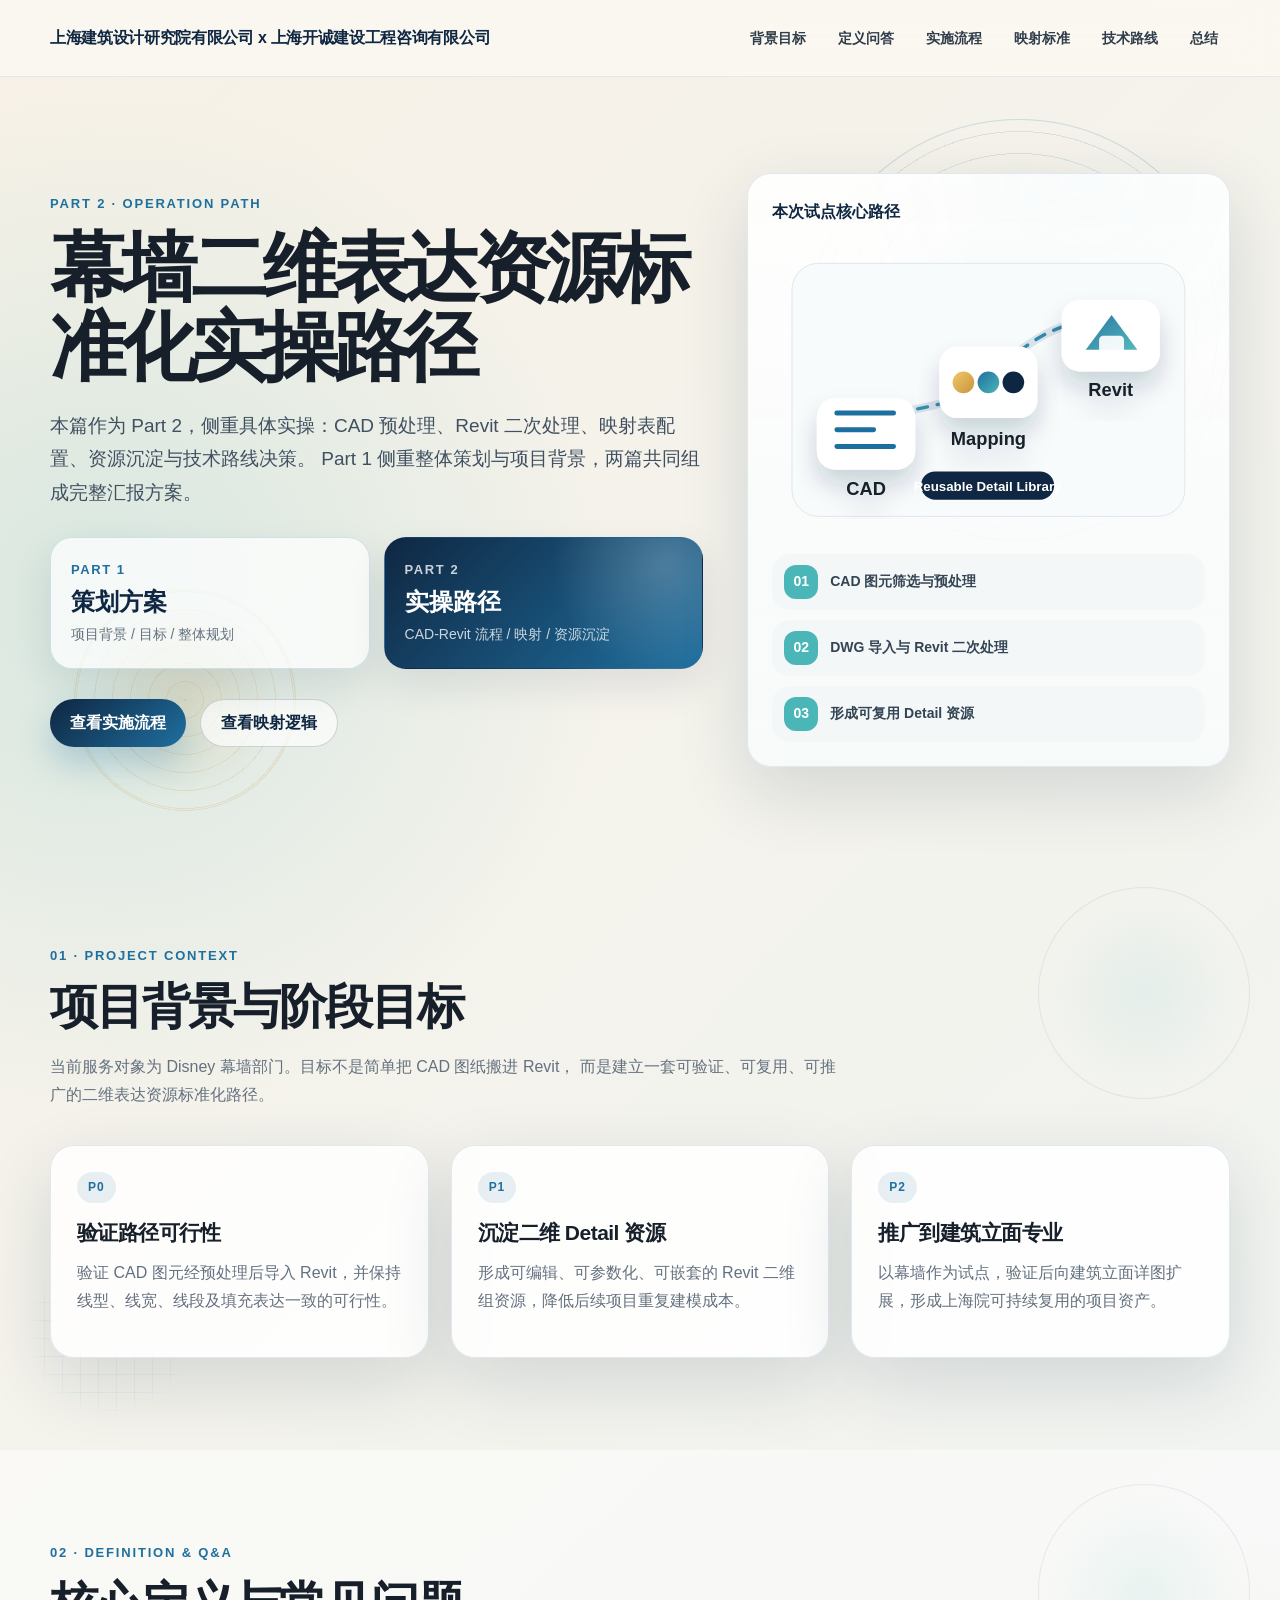
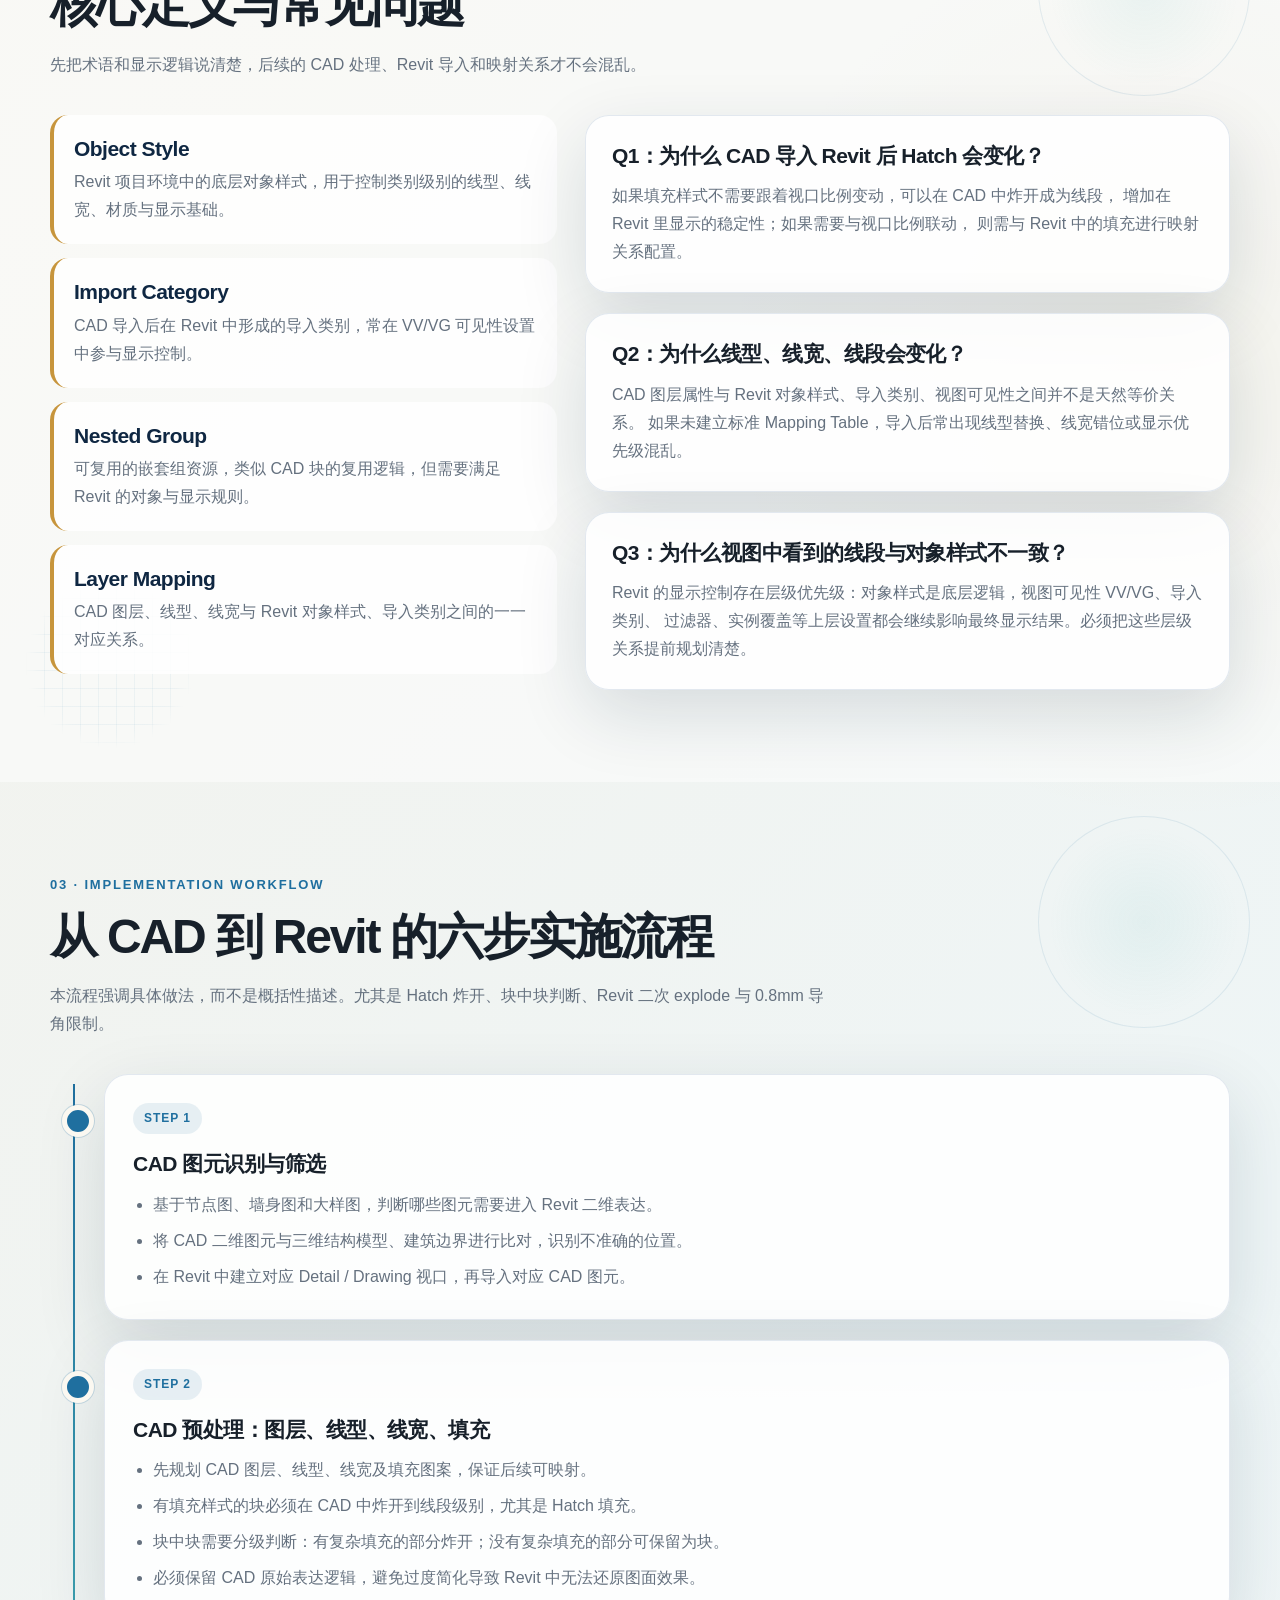
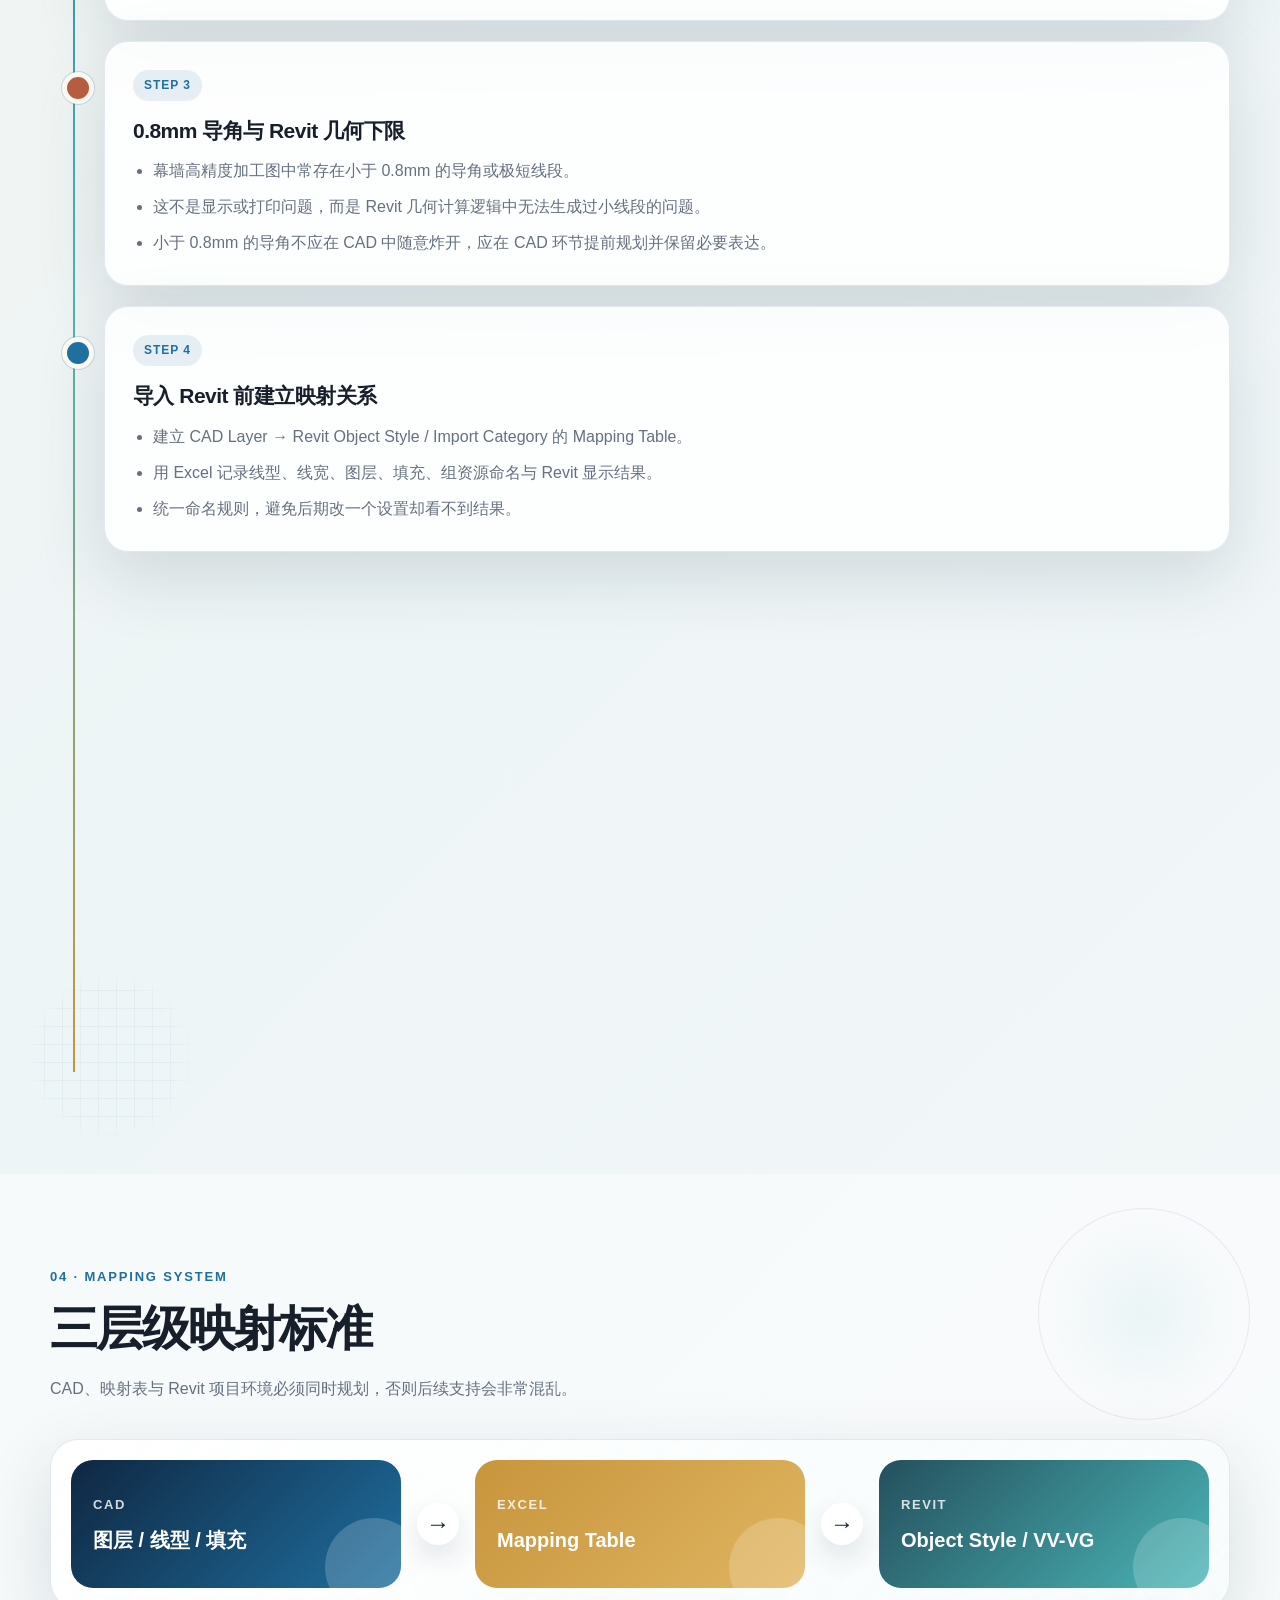
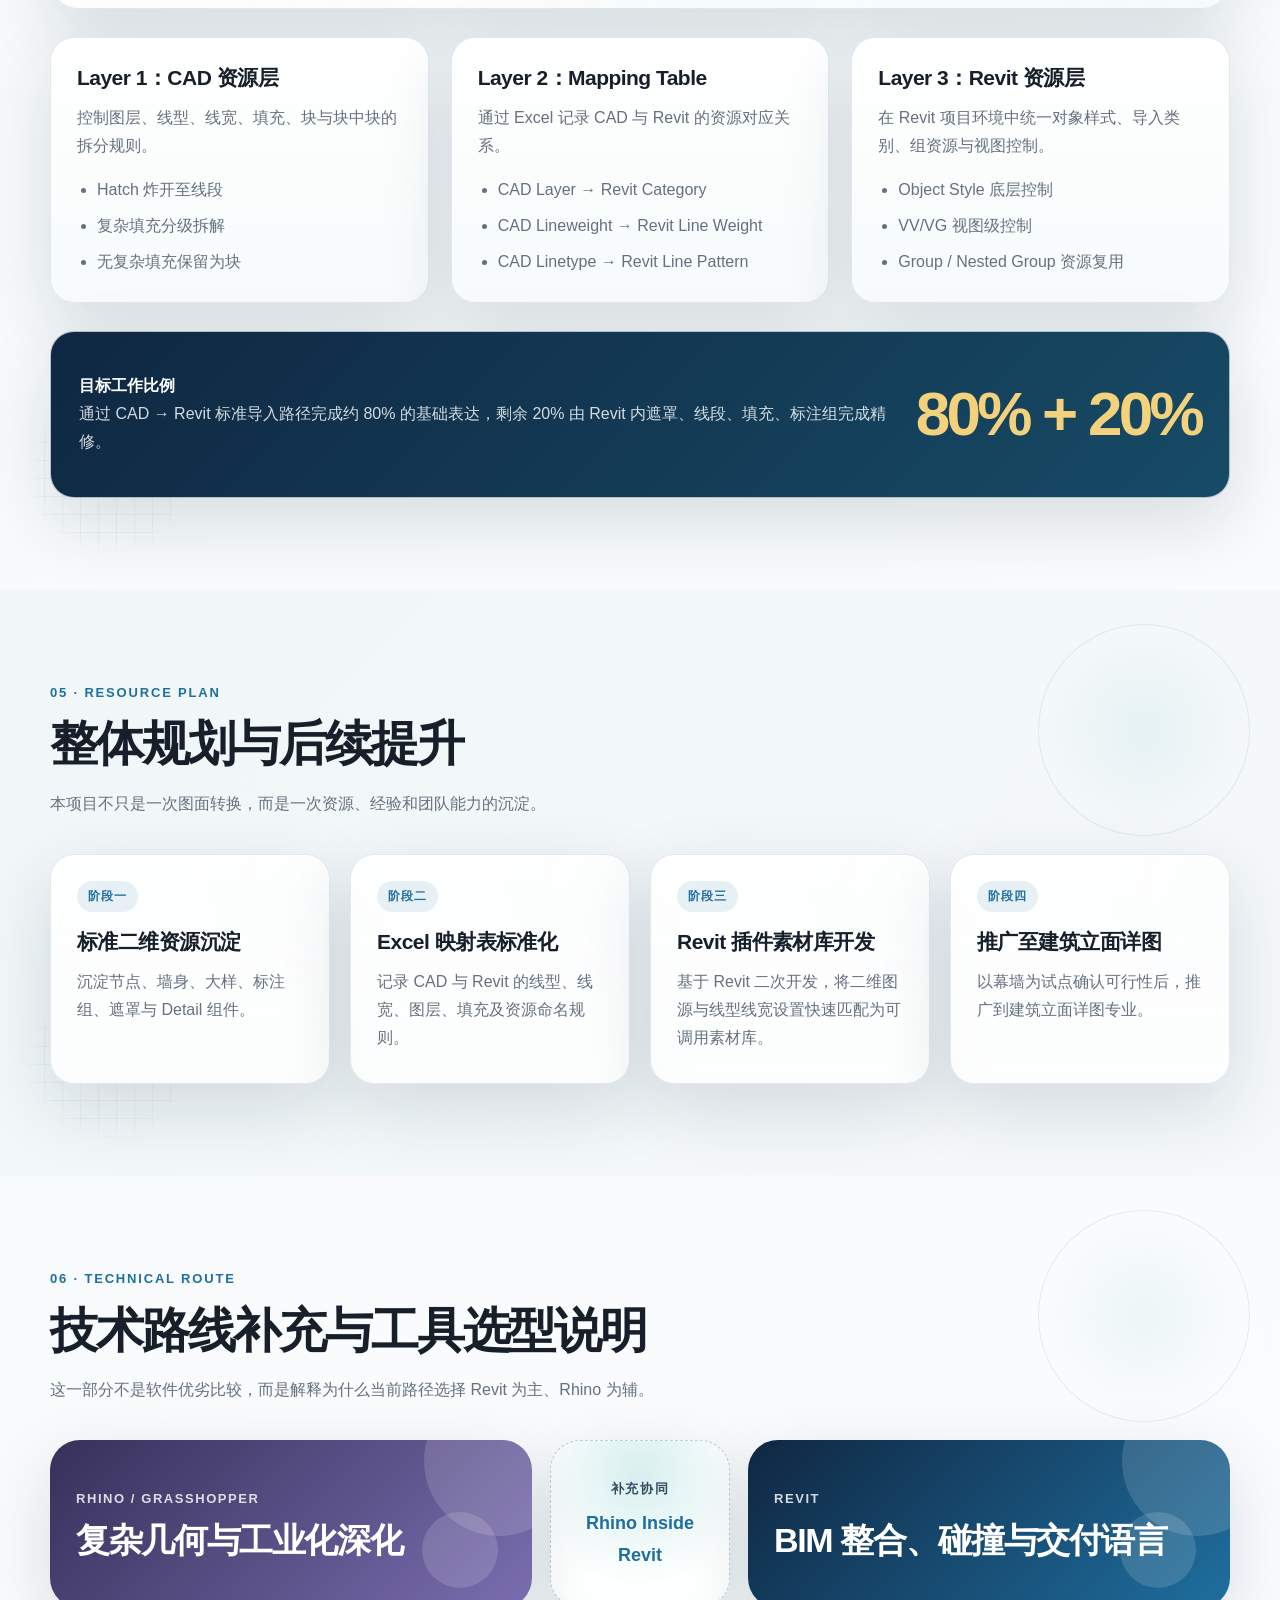
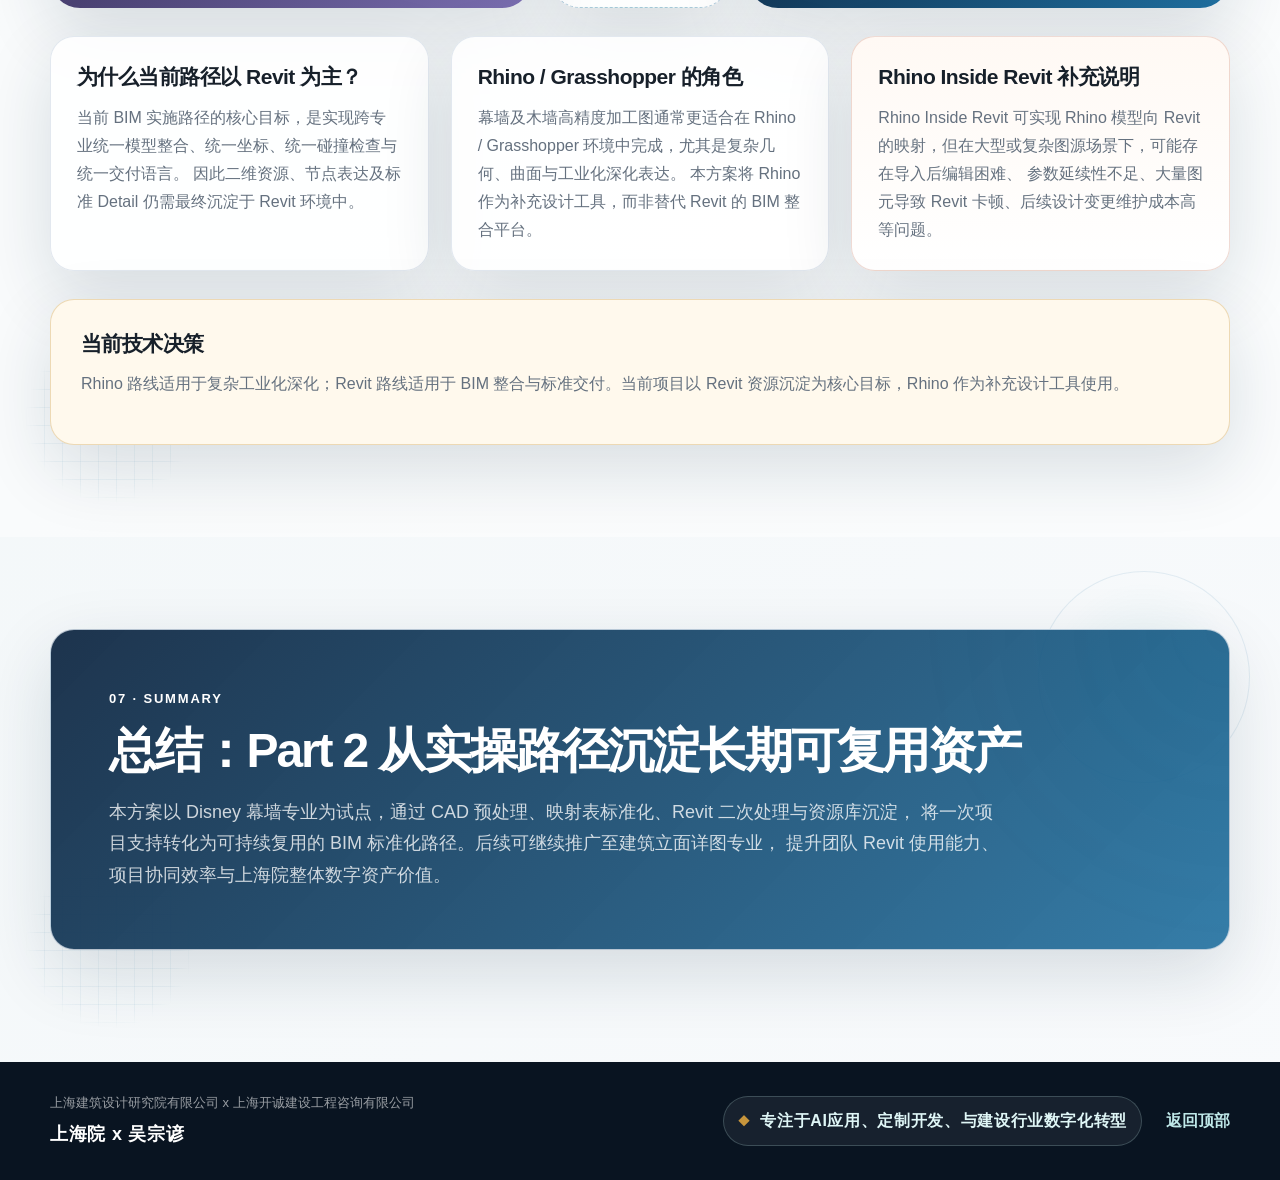
==== commit 70831b4e: "Share site chrome across report parts" ====
--- a/cwp2/index.html
+++ b/cwp2/index.html
@@ -4,6 +4,7 @@
   <meta charset="UTF-8" />
   <meta name="viewport" content="width=device-width, initial-scale=1.0" />
   <title>Part 2｜Disney 幕墙 BIM 二维资源实操路径</title>
+  <link rel="stylesheet" href="../shared-site.css" />
   <link rel="stylesheet" href="styles.css" />
 </head>
 <body>
--- a/shared-site.css
+++ b/shared-site.css
@@ -0,0 +1,295 @@
+/* Shared site chrome for Part 1 / Part 2 */
+:root {
+  --site-ink: #17202a;
+  --site-muted: #65717f;
+  --site-line: #dbe3ec;
+  --site-paper: #fbf8f1;
+  --site-navy: #0f2742;
+  --site-blue: #1f6f9f;
+  --site-aqua: #4bb6b7;
+  --site-gold: #c7953c;
+  --site-shadow: 0 24px 70px rgba(15, 39, 66, 0.14);
+}
+
+.unified-header {
+  position: sticky;
+  top: 0;
+  z-index: 200;
+  border-bottom: 1px solid rgba(219, 227, 236, 0.78);
+  background: rgba(251, 248, 241, 0.92);
+  backdrop-filter: blur(18px);
+}
+
+.header-container {
+  width: min(1180px, calc(100% - 40px));
+  min-height: 76px;
+  margin: 0 auto;
+  display: flex;
+  align-items: center;
+  justify-content: space-between;
+  gap: 18px;
+}
+
+.site-brand {
+  color: var(--navy, var(--site-navy));
+  font-weight: 900;
+  letter-spacing: -0.02em;
+  text-decoration: none;
+  white-space: nowrap;
+}
+
+.site-brand .brand-line,
+.site-brand .brand-separator {
+  display: inline;
+}
+
+.site-nav {
+  display: flex;
+  align-items: center;
+  justify-content: center;
+  gap: 8px;
+  flex-wrap: wrap;
+  margin-left: auto;
+}
+
+.site-nav a {
+  display: inline-flex;
+  align-items: center;
+  min-height: 38px;
+  padding: 0 12px;
+  border: 0;
+  border-radius: 999px;
+  color: #2f3c4a;
+  font-size: 14px;
+  font-weight: 800;
+  text-decoration: none;
+}
+
+.site-nav a:hover {
+  color: var(--blue, var(--site-blue));
+  background: rgba(31, 111, 159, 0.1);
+}
+
+.nav-toggle {
+  display: none;
+  border: 1px solid rgba(219, 227, 236, 0.9);
+  border-radius: 999px;
+  padding: 8px 14px;
+  color: var(--navy, var(--site-navy));
+  background: rgba(255, 255, 255, 0.92);
+  font-weight: 900;
+  cursor: pointer;
+}
+
+.unified-footer {
+  padding: 30px 0;
+  color: white;
+  background: #091421;
+}
+
+.footer-container {
+  width: min(1180px, calc(100% - 40px));
+  margin: 0 auto;
+  display: flex;
+  align-items: center;
+  justify-content: space-between;
+  gap: 24px;
+}
+
+.footer-brand {
+  display: grid;
+  gap: 4px;
+}
+
+.footer-brand span {
+  color: rgba(255, 255, 255, 0.58);
+  font-size: 13px;
+}
+
+.footer-brand strong {
+  color: white;
+  font-size: 18px;
+  letter-spacing: 0.04em;
+}
+
+.footer-signature {
+  display: inline-flex;
+  align-items: center;
+  gap: 10px;
+  margin-left: auto;
+  padding: 10px 14px;
+  border: 1px solid rgba(191, 232, 232, 0.22);
+  border-radius: 999px;
+  color: #dff6f6;
+  background: rgba(255, 255, 255, 0.06);
+}
+
+.signature-icon {
+  color: var(--gold, var(--site-gold));
+  font-size: 12px;
+}
+
+.footer-signature em {
+  font-style: normal;
+  font-weight: 800;
+  letter-spacing: 0.04em;
+}
+
+.footer-links {
+  display: flex;
+  gap: 12px;
+  flex-wrap: wrap;
+  justify-content: flex-end;
+}
+
+.footer-links a {
+  color: #bfe8e8;
+  font-weight: 800;
+  text-decoration: none;
+}
+
+.footer-links a:hover {
+  color: #fff;
+}
+
+@media (max-width: 980px) {
+  .unified-header .header-container {
+    min-height: 58px;
+    padding: 8px 0;
+    align-items: center;
+    flex-wrap: nowrap;
+    gap: 10px;
+    position: relative;
+  }
+
+  .unified-header .site-brand {
+    flex: 1 1 auto;
+    width: auto;
+    min-width: 0;
+    display: block;
+    overflow: hidden;
+    text-overflow: ellipsis;
+    white-space: nowrap;
+    font-size: clamp(12px, 3.2vw, 15px);
+    line-height: 1.2;
+  }
+
+  .unified-header .nav-toggle {
+    flex: 0 0 auto;
+    min-height: 34px;
+    padding: 0 12px;
+    font-size: 13px;
+  }
+
+  .unified-header .site-nav.nav-links {
+    order: initial;
+    margin-left: 0;
+  }
+
+  .unified-footer {
+    padding: 22px 0;
+  }
+
+  .unified-footer .footer-container {
+    flex-direction: column;
+    align-items: flex-start;
+    gap: 12px;
+  }
+
+  .unified-footer .footer-brand span {
+    font-size: 12px;
+    line-height: 1.45;
+  }
+
+  .unified-footer .footer-brand strong {
+    font-size: 16px;
+  }
+
+  .unified-footer .footer-signature {
+    max-width: 100%;
+    margin-left: 0;
+    padding: 8px 11px;
+    border-radius: 16px;
+    align-items: flex-start;
+  }
+
+  .unified-footer .footer-signature em {
+    font-size: clamp(12px, 3.1vw, 14px);
+    line-height: 1.45;
+    letter-spacing: 0;
+  }
+
+  .footer-links {
+    justify-content: flex-start;
+  }
+}
+
+@media (max-width: 768px) {
+  .unified-header .site-brand {
+    display: grid;
+    gap: 2px;
+    line-height: 1.18;
+    white-space: normal;
+    text-overflow: clip;
+  }
+
+  .site-brand .brand-line {
+    display: block;
+    white-space: nowrap;
+  }
+
+  .site-brand .brand-separator {
+    display: none;
+  }
+
+  .unified-header .site-nav.nav-links {
+    position: absolute;
+    inset: calc(100% + 8px) 0 auto;
+    display: none;
+    width: 100%;
+    flex-direction: column;
+    align-items: stretch;
+    gap: 4px;
+    padding: 10px;
+    border: 1px solid rgba(219, 227, 236, 0.95);
+    border-radius: 18px;
+    background: rgba(255, 255, 255, 0.98);
+    box-shadow: var(--site-shadow);
+  }
+
+  body.nav-open .unified-header .site-nav.nav-links {
+    display: flex;
+  }
+
+  .unified-header .site-nav.nav-links a {
+    justify-content: flex-start;
+    min-height: 38px;
+    padding: 0 12px;
+    font-size: 13px;
+  }
+
+  .unified-footer .footer-links a {
+    font-size: 13px;
+  }
+}
+
+@media (max-width: 420px) {
+  .unified-header .header-container,
+  .unified-footer .footer-container {
+    width: min(100% - 22px, 1180px);
+  }
+
+  .unified-header .site-brand {
+    font-size: 12px;
+  }
+
+  .unified-header .nav-toggle {
+    padding: 0 10px;
+  }
+}
+
+@media (max-width: 360px) {
+  .unified-header .site-brand {
+    font-size: 11px;
+  }
+}
--- a/cwp2/styles.css
+++ b/cwp2/styles.css
@@ -1064,486 +1064,3 @@
     transition: none;
   }
 }
-/* ===== Unified Part Navigation / Footer ===== */
-.unified-header {
-  position: sticky;
-  top: 0;
-  z-index: 200;
-  border-bottom: 1px solid rgba(219, 227, 236, 0.78);
-  background: rgba(251, 248, 241, 0.9);
-  backdrop-filter: blur(18px);
-}
-
-.header-container {
-  width: min(1180px, calc(100% - 40px));
-  min-height: 76px;
-  margin: 0 auto;
-  display: flex;
-  align-items: center;
-  justify-content: space-between;
-  gap: 18px;
-}
-
-.site-brand {
-  color: var(--navy, var(--ink));
-  font-weight: 900;
-  letter-spacing: -0.02em;
-  text-decoration: none;
-  white-space: nowrap;
-}
-
-.site-nav {
-  display: flex;
-  align-items: center;
-  justify-content: center;
-  gap: 8px;
-  flex-wrap: wrap;
-  margin-left: auto;
-}
-
-.site-nav a {
-  display: inline-flex;
-  align-items: center;
-  min-height: 38px;
-  padding: 0 12px;
-  border: 0;
-  border-radius: 999px;
-  color: #2f3c4a;
-  font-size: 14px;
-  font-weight: 800;
-  text-decoration: none;
-}
-
-.site-nav a:hover {
-  color: var(--blue, var(--ink));
-  background: rgba(31, 111, 159, 0.1);
-}
-
-.part-menu {
-  position: relative;
-  flex: 0 0 auto;
-}
-
-.part-menu summary {
-  min-height: 40px;
-  display: inline-flex;
-  align-items: center;
-  gap: 8px;
-  padding: 0 14px;
-  border-radius: 999px;
-  color: #fff;
-  background: linear-gradient(135deg, var(--navy, #0f2742), var(--blue, #1f6f9f));
-  font-size: 14px;
-  font-weight: 900;
-  cursor: pointer;
-  list-style: none;
-  box-shadow: 0 12px 28px rgba(15, 39, 66, 0.14);
-}
-
-.part-menu summary::-webkit-details-marker {
-  display: none;
-}
-
-.part-menu summary::after {
-  content: "⌄";
-  font-size: 13px;
-  transition: transform 0.2s ease;
-}
-
-.part-menu[open] summary::after {
-  transform: rotate(180deg);
-}
-
-.part-menu-panel {
-  position: absolute;
-  top: calc(100% + 12px);
-  right: 0;
-  width: min(360px, calc(100vw - 32px));
-  display: grid;
-  gap: 10px;
-  padding: 12px;
-  border: 1px solid rgba(219, 227, 236, 0.9);
-  border-radius: 22px;
-  background: rgba(255, 255, 255, 0.97);
-  box-shadow: 0 24px 70px rgba(15, 39, 66, 0.16);
-}
-
-.part-menu-panel a {
-  display: grid;
-  gap: 4px;
-  padding: 14px;
-  border-radius: 16px;
-  color: var(--navy, var(--ink));
-  text-decoration: none;
-  background: #f7fbfb;
-}
-
-.part-menu-panel a:hover {
-  background: rgba(31, 111, 159, 0.09);
-}
-
-.part-menu-panel a.is-current {
-  color: white;
-  background: linear-gradient(135deg, var(--navy, #0f2742), var(--blue, #1f6f9f));
-}
-
-.part-menu-panel span {
-  color: var(--blue, #1f6f9f);
-  font-size: 12px;
-  font-weight: 900;
-  letter-spacing: 0.12em;
-  text-transform: uppercase;
-}
-
-.part-menu-panel a.is-current span,
-.part-menu-panel a.is-current em {
-  color: rgba(255, 255, 255, 0.76);
-}
-
-.part-menu-panel strong {
-  font-size: 18px;
-}
-
-.part-menu-panel em {
-  color: var(--muted);
-  font-size: 13px;
-  font-style: normal;
-}
-
-.unified-footer {
-  padding: 30px 0;
-  color: white;
-  background: #091421;
-}
-
-.footer-container {
-  width: min(1180px, calc(100% - 40px));
-  margin: 0 auto;
-  display: flex;
-  align-items: center;
-  justify-content: space-between;
-  gap: 24px;
-}
-
-.footer-brand {
-  display: grid;
-  gap: 4px;
-}
-
-.footer-brand span {
-  color: rgba(255, 255, 255, 0.58);
-  font-size: 13px;
-}
-
-.footer-brand strong {
-  color: white;
-  font-size: 18px;
-  letter-spacing: 0.04em;
-}
-
-.footer-signature {
-  display: inline-flex;
-  align-items: center;
-  gap: 10px;
-  margin-left: auto;
-  padding: 10px 14px;
-  border: 1px solid rgba(191, 232, 232, 0.22);
-  border-radius: 999px;
-  color: #dff6f6;
-  background: rgba(255, 255, 255, 0.06);
-}
-
-.signature-icon {
-  color: var(--gold, var(--coral, #c7953c));
-  font-size: 12px;
-}
-
-.footer-signature em {
-  font-style: normal;
-  font-weight: 800;
-  letter-spacing: 0.04em;
-}
-
-.footer-links {
-  display: flex;
-  gap: 12px;
-  flex-wrap: wrap;
-  justify-content: flex-end;
-}
-
-.footer-links a {
-  color: #bfe8e8;
-  font-weight: 800;
-  text-decoration: none;
-}
-
-.footer-links a:hover {
-  color: #fff;
-}
-
-@media (max-width: 980px) {
-  .header-container {
-    min-height: auto;
-    padding: 14px 0;
-    align-items: flex-start;
-    flex-wrap: wrap;
-  }
-
-  .site-brand {
-    width: calc(100% - 96px);
-    white-space: normal;
-  }
-
-  .site-nav {
-    order: 3;
-    width: 100%;
-    justify-content: flex-start;
-    margin-left: 0;
-  }
-
-  .part-menu {
-    margin-left: auto;
-  }
-
-  .footer-container {
-    flex-direction: column;
-    align-items: flex-start;
-  }
-
-  .footer-signature {
-    margin-left: 0;
-  }
-
-  .footer-links {
-    justify-content: flex-start;
-  }
-}
-
-@media (max-width: 640px) {
-  .header-container,
-  .footer-container {
-    width: min(100% - 28px, 1180px);
-  }
-
-  .site-nav a {
-    min-height: 34px;
-    padding: 0 10px;
-    font-size: 13px;
-  }
-
-  .part-menu {
-    width: 100%;
-    margin-left: 0;
-  }
-
-  .part-menu summary {
-    width: 100%;
-    justify-content: center;
-  }
-
-  .part-menu-panel {
-    position: static;
-    width: 100%;
-    margin-top: 10px;
-  }
-
-  .footer-signature {
-    border-radius: 18px;
-  }
-}
-/* ===== Mobile Menu Refinement ===== */
-.nav-toggle {
-  display: none;
-  border: 1px solid rgba(219, 227, 236, 0.9);
-  border-radius: 999px;
-  padding: 8px 14px;
-  color: var(--navy, var(--ink));
-  background: rgba(255, 255, 255, 0.92);
-  font-weight: 900;
-  cursor: pointer;
-}
-
-@media (max-width: 768px) {
-  .nav-toggle {
-    display: inline-flex;
-    align-items: center;
-    justify-content: center;
-    margin-left: auto;
-  }
-
-  .header-container {
-    position: relative;
-    align-items: center;
-  }
-
-  .site-brand {
-    width: calc(100% - 78px);
-  }
-
-  .site-nav.nav-links {
-    position: absolute;
-    inset: calc(100% + 10px) 0 auto;
-    display: none;
-    width: 100%;
-    flex-direction: column;
-    align-items: stretch;
-    gap: 4px;
-    padding: 12px;
-    border: 1px solid rgba(219, 227, 236, 0.95);
-    border-radius: 22px;
-    background: rgba(255, 255, 255, 0.98);
-    box-shadow: 0 24px 70px rgba(15, 39, 66, 0.16);
-  }
-
-  body.nav-open .site-nav.nav-links {
-    display: flex;
-  }
-
-  .site-nav.nav-links a {
-    justify-content: flex-start;
-    min-height: 42px;
-    padding: 0 14px;
-  }
-}
-/* ===== Compact Mobile Header / Footer Override ===== */
-@media (max-width: 980px) {
-  .unified-header .header-container {
-    min-height: 58px;
-    padding: 8px 0;
-    align-items: center;
-    flex-wrap: nowrap;
-    gap: 10px;
-    position: relative;
-  }
-
-  .unified-header .site-brand {
-    flex: 1 1 auto;
-    width: auto;
-    min-width: 0;
-    display: block;
-    overflow: hidden;
-    text-overflow: ellipsis;
-    white-space: nowrap;
-    font-size: clamp(12px, 3.2vw, 15px);
-    line-height: 1.2;
-  }
-
-  .unified-header .nav-toggle {
-    flex: 0 0 auto;
-    min-height: 34px;
-    padding: 0 12px;
-    font-size: 13px;
-  }
-
-  .unified-header .site-nav.nav-links {
-    order: initial;
-    margin-left: 0;
-  }
-
-  .unified-footer {
-    padding: 22px 0;
-  }
-
-  .unified-footer .footer-container {
-    gap: 12px;
-  }
-
-  .unified-footer .footer-brand span {
-    font-size: 12px;
-    line-height: 1.45;
-  }
-
-  .unified-footer .footer-brand strong {
-    font-size: 16px;
-  }
-
-  .unified-footer .footer-signature {
-    max-width: 100%;
-    padding: 8px 11px;
-    border-radius: 16px;
-    align-items: flex-start;
-  }
-
-  .unified-footer .footer-signature em {
-    font-size: clamp(12px, 3.1vw, 14px);
-    line-height: 1.45;
-    letter-spacing: 0;
-  }
-}
-
-@media (max-width: 768px) {
-  .unified-header .site-nav.nav-links {
-    position: absolute;
-    inset: calc(100% + 8px) 0 auto;
-    display: none;
-    width: 100%;
-    flex-direction: column;
-    align-items: stretch;
-    gap: 4px;
-    padding: 10px;
-    border: 1px solid rgba(219, 227, 236, 0.95);
-    border-radius: 18px;
-    background: rgba(255, 255, 255, 0.98);
-    box-shadow: 0 24px 70px rgba(15, 39, 66, 0.16);
-  }
-
-  body.nav-open .unified-header .site-nav.nav-links {
-    display: flex;
-  }
-
-  .unified-header .site-nav.nav-links a {
-    justify-content: flex-start;
-    min-height: 38px;
-    padding: 0 12px;
-    font-size: 13px;
-  }
-
-  .unified-footer .footer-links a {
-    font-size: 13px;
-  }
-}
-
-@media (max-width: 420px) {
-  .unified-header .header-container,
-  .unified-footer .footer-container {
-    width: min(100% - 22px, 1180px);
-  }
-
-  .unified-header .site-brand {
-    font-size: 12px;
-  }
-
-  .unified-header .nav-toggle {
-    padding: 0 10px;
-  }
-}
-/* ===== Controlled Brand Wrapping ===== */
-.site-brand .brand-line,
-.site-brand .brand-separator {
-  display: inline;
-}
-
-@media (max-width: 768px) {
-  .unified-header .site-brand {
-    display: grid;
-    gap: 2px;
-    line-height: 1.18;
-    white-space: normal;
-    text-overflow: clip;
-  }
-
-  .site-brand .brand-line {
-    display: block;
-    white-space: nowrap;
-  }
-
-  .site-brand .brand-separator {
-    display: none;
-  }
-}
-
-@media (max-width: 360px) {
-  .unified-header .site-brand {
-    font-size: 11px;
-  }
-}
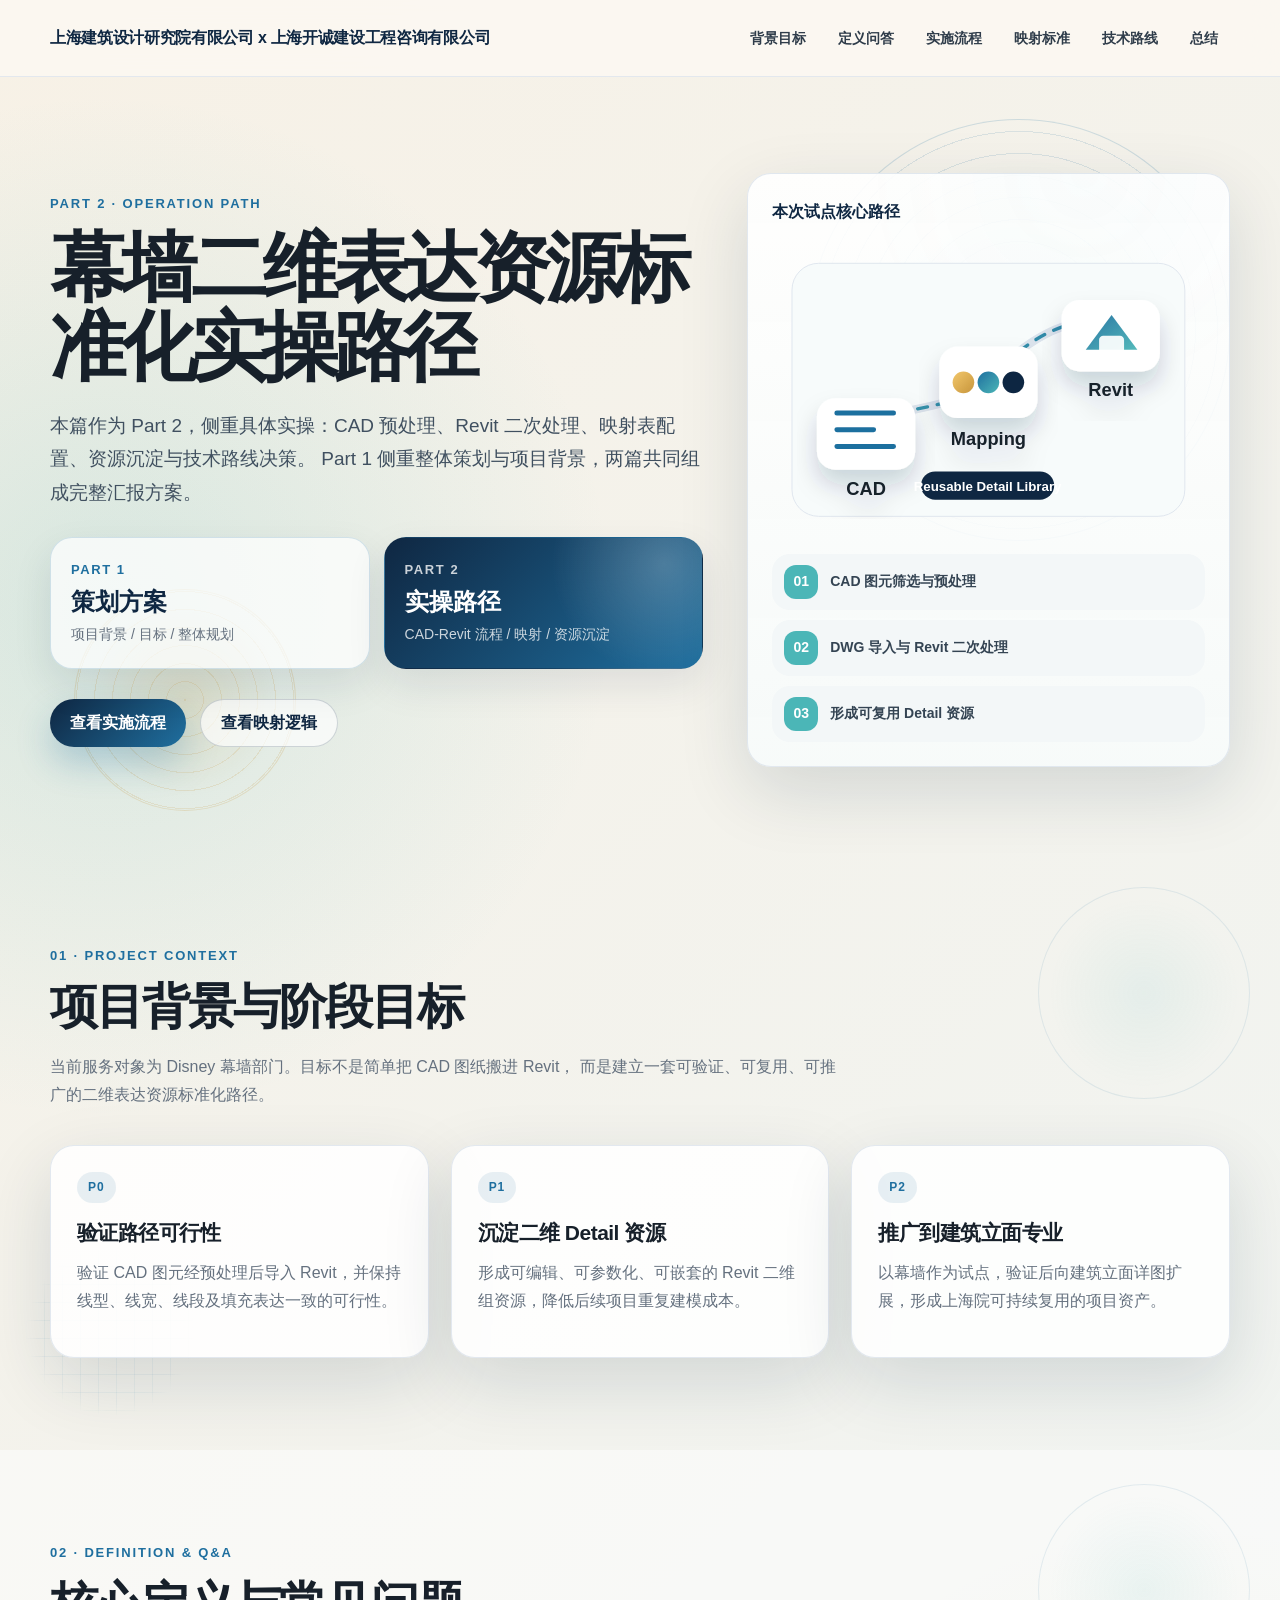
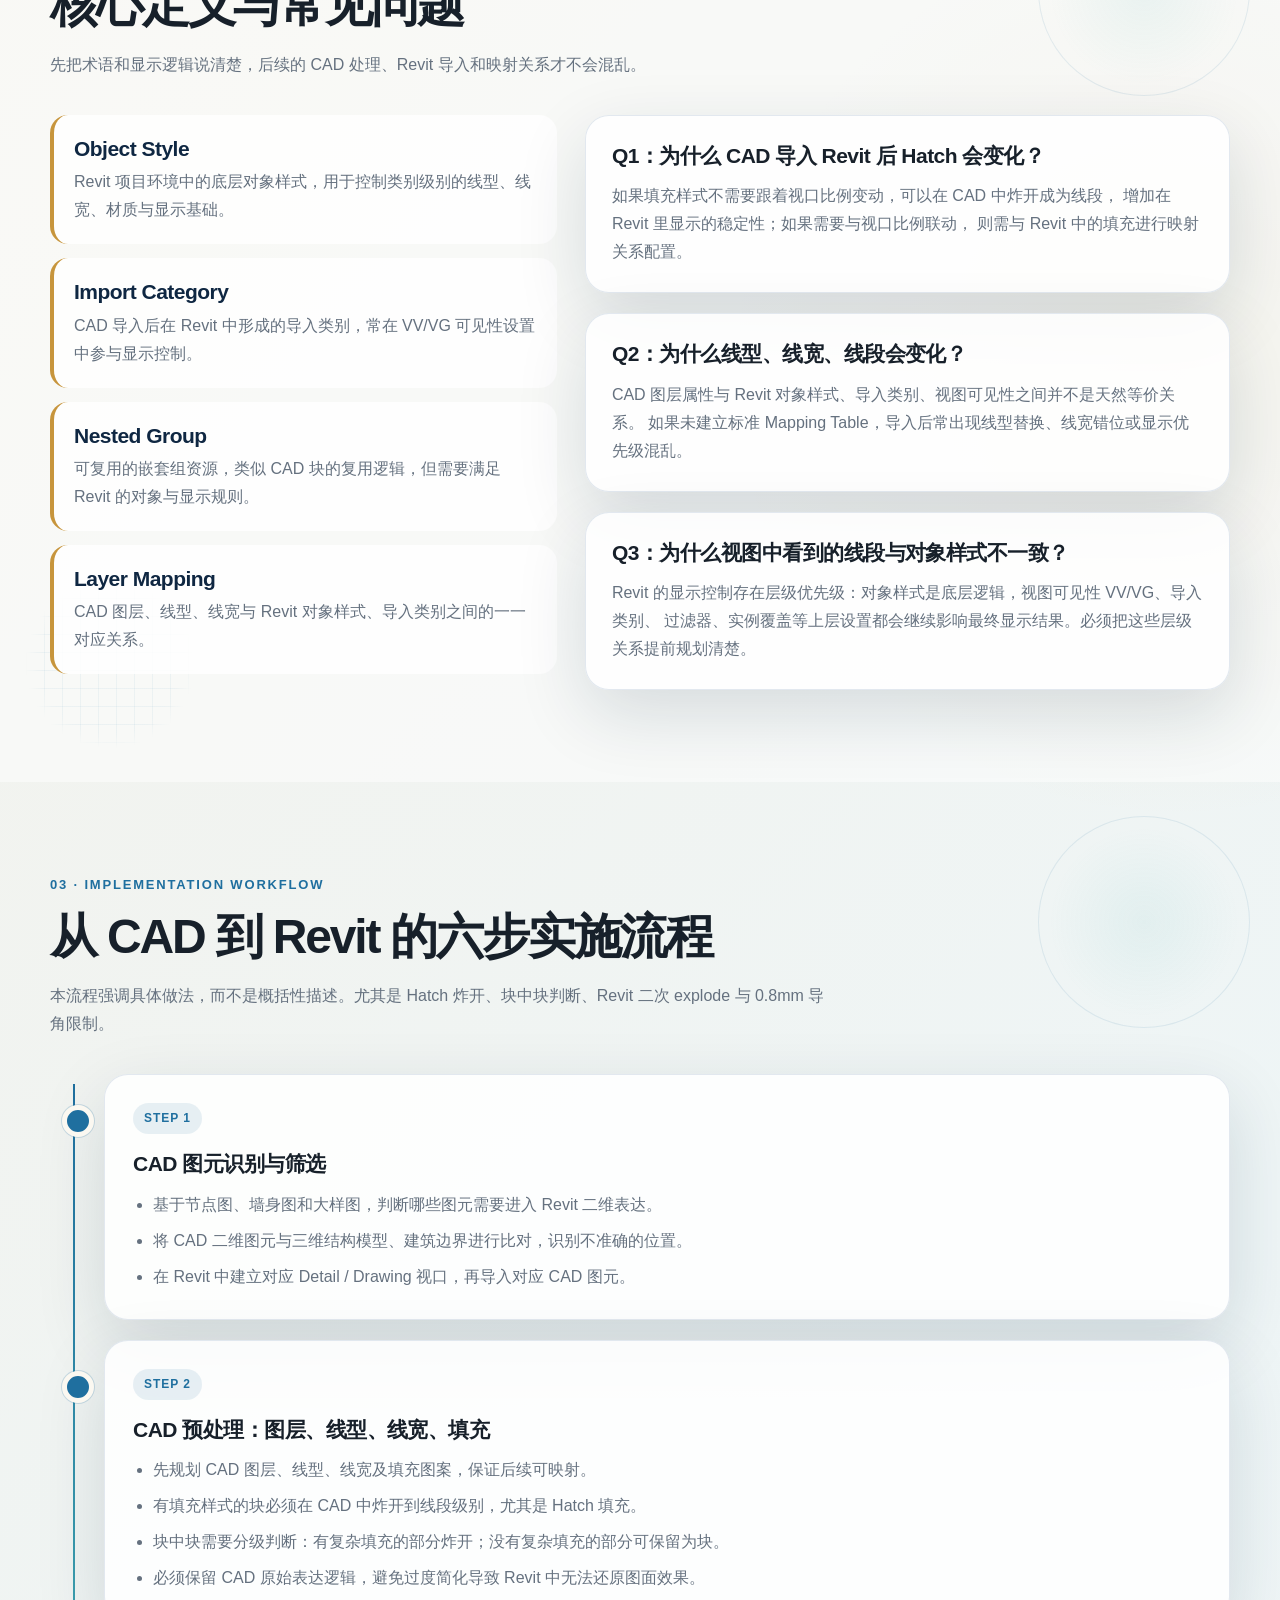
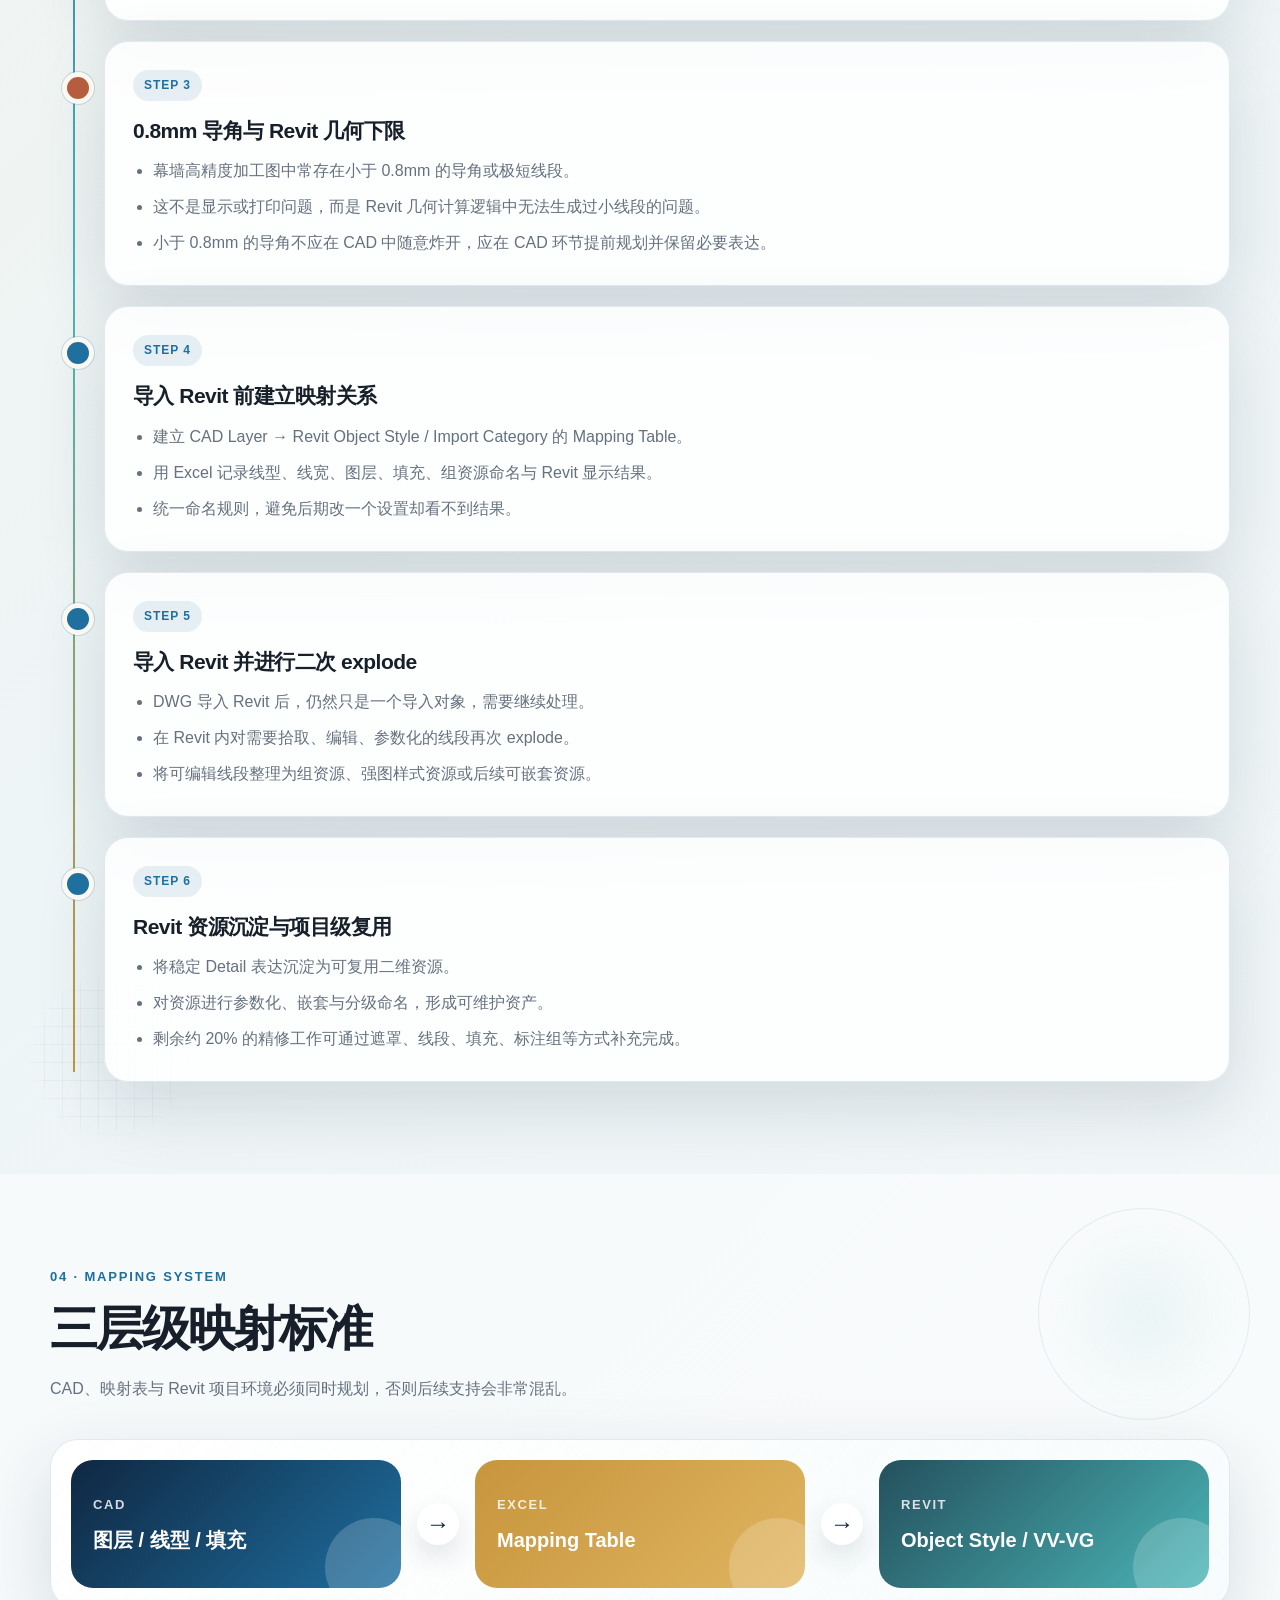
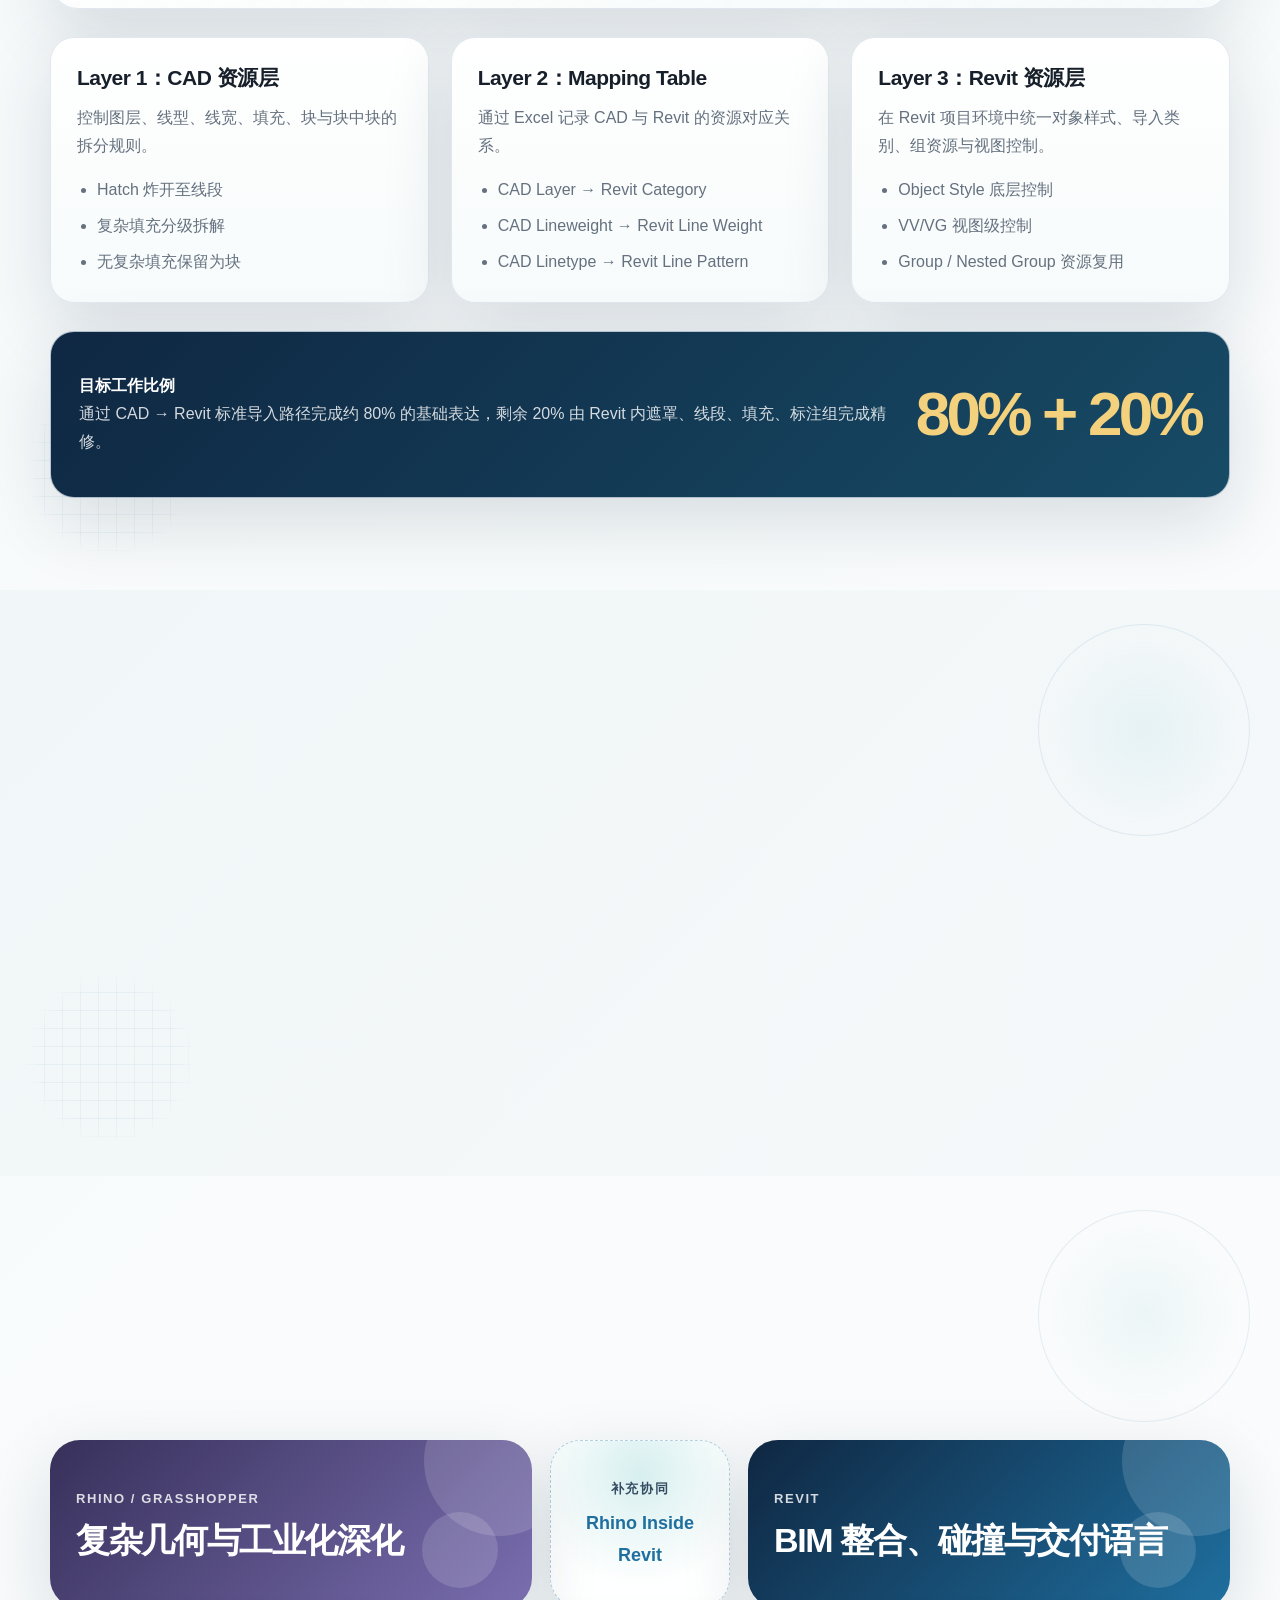
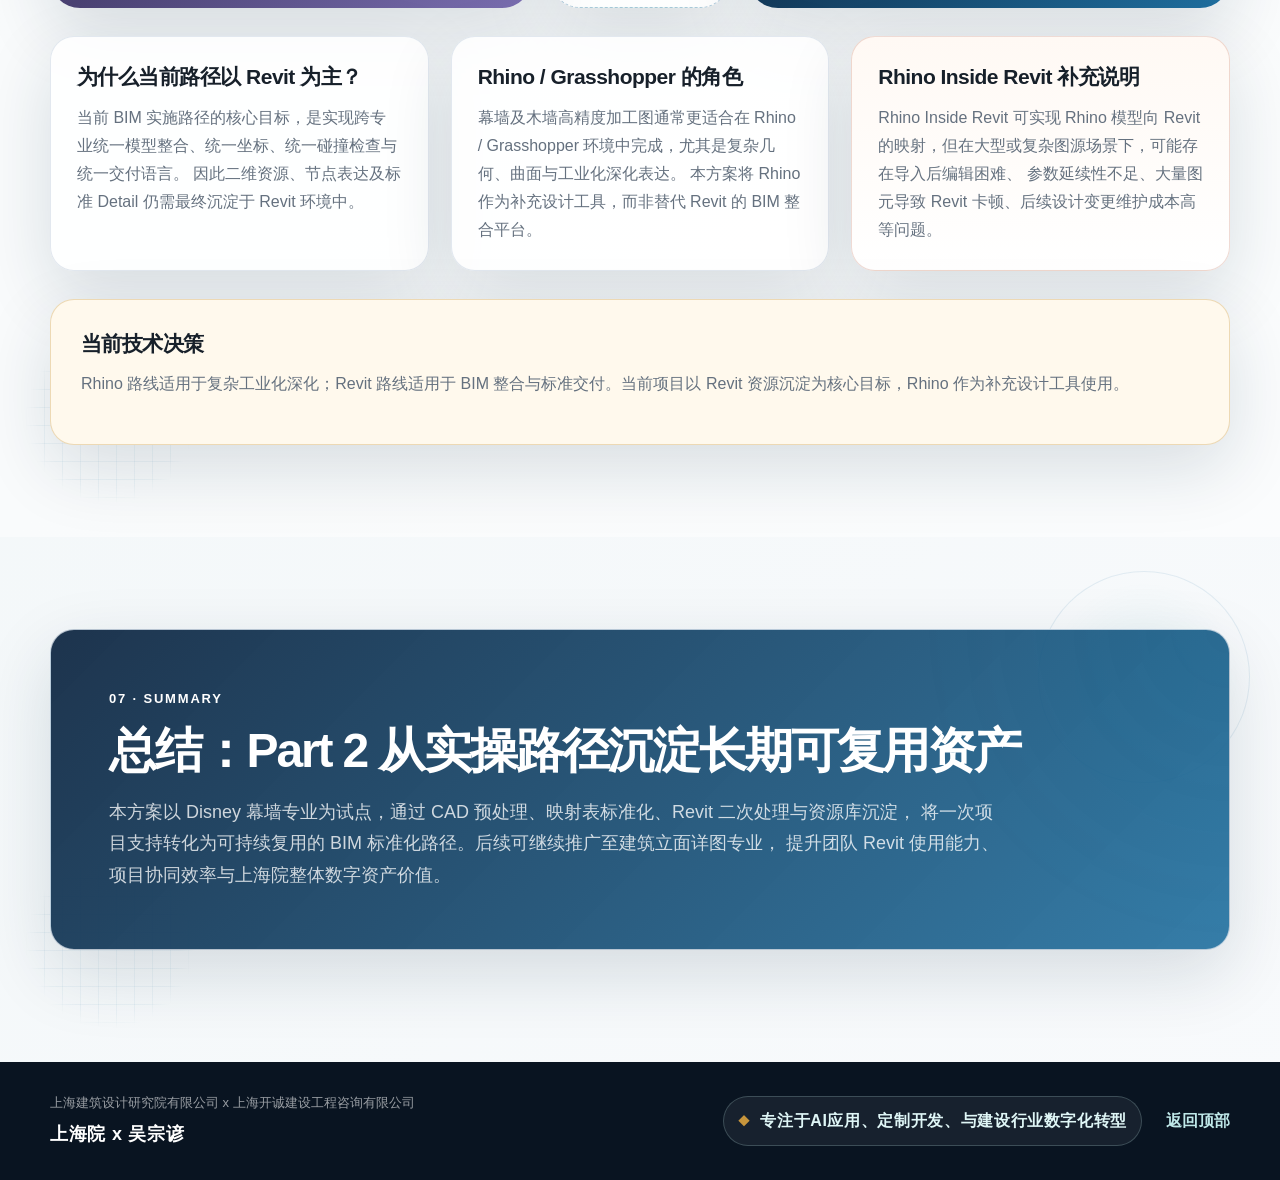
==== commit b738ee87: "Fix shared mobile menu display" ====
--- a/cwp2/index.html
+++ b/cwp2/index.html
@@ -4,8 +4,8 @@
   <meta charset="UTF-8" />
   <meta name="viewport" content="width=device-width, initial-scale=1.0" />
   <title>Part 2｜Disney 幕墙 BIM 二维资源实操路径</title>
+  <link rel="stylesheet" href="styles.css" />
   <link rel="stylesheet" href="../shared-site.css" />
-  <link rel="stylesheet" href="styles.css" />
 </head>
 <body>
   <header class="site-header unified-header" aria-label="页面导航">
--- a/shared-site.css
+++ b/shared-site.css
@@ -175,6 +175,9 @@
   }
 
   .unified-header .nav-toggle {
+    display: inline-flex;
+    align-items: center;
+    justify-content: center;
     flex: 0 0 auto;
     min-height: 34px;
     padding: 0 12px;
@@ -182,8 +185,31 @@
   }
 
   .unified-header .site-nav.nav-links {
+    position: absolute;
+    inset: calc(100% + 8px) 0 auto;
     order: initial;
+    display: none;
+    width: 100%;
+    flex-direction: column;
+    align-items: stretch;
+    gap: 4px;
     margin-left: 0;
+    padding: 10px;
+    border: 1px solid rgba(219, 227, 236, 0.95);
+    border-radius: 18px;
+    background: rgba(255, 255, 255, 0.98);
+    box-shadow: var(--site-shadow);
+  }
+
+  body.nav-open .unified-header .site-nav.nav-links {
+    display: flex;
+  }
+
+  .unified-header .site-nav.nav-links a {
+    justify-content: flex-start;
+    min-height: 38px;
+    padding: 0 12px;
+    font-size: 13px;
   }
 
   .unified-footer {
@@ -242,32 +268,6 @@
     display: none;
   }
 
-  .unified-header .site-nav.nav-links {
-    position: absolute;
-    inset: calc(100% + 8px) 0 auto;
-    display: none;
-    width: 100%;
-    flex-direction: column;
-    align-items: stretch;
-    gap: 4px;
-    padding: 10px;
-    border: 1px solid rgba(219, 227, 236, 0.95);
-    border-radius: 18px;
-    background: rgba(255, 255, 255, 0.98);
-    box-shadow: var(--site-shadow);
-  }
-
-  body.nav-open .unified-header .site-nav.nav-links {
-    display: flex;
-  }
-
-  .unified-header .site-nav.nav-links a {
-    justify-content: flex-start;
-    min-height: 38px;
-    padding: 0 12px;
-    font-size: 13px;
-  }
-
   .unified-footer .footer-links a {
     font-size: 13px;
   }
@@ -292,4 +292,28 @@
   .unified-header .site-brand {
     font-size: 11px;
   }
-}+}
+/* Project attribution primitives: content stays page-specific. */
+.project-attribution,
+.project-signature {
+  display: inline-flex;
+  align-items: center;
+  gap: 8px;
+  flex-wrap: wrap;
+}
+
+.project-attribution[data-client]::before {
+  content: attr(data-client);
+}
+
+.project-attribution[data-delivery]::after {
+  content: " × " attr(data-delivery);
+}
+
+.project-role-label {
+  color: var(--site-muted);
+  font-size: 12px;
+  font-weight: 800;
+  letter-spacing: 0.08em;
+  text-transform: uppercase;
+}
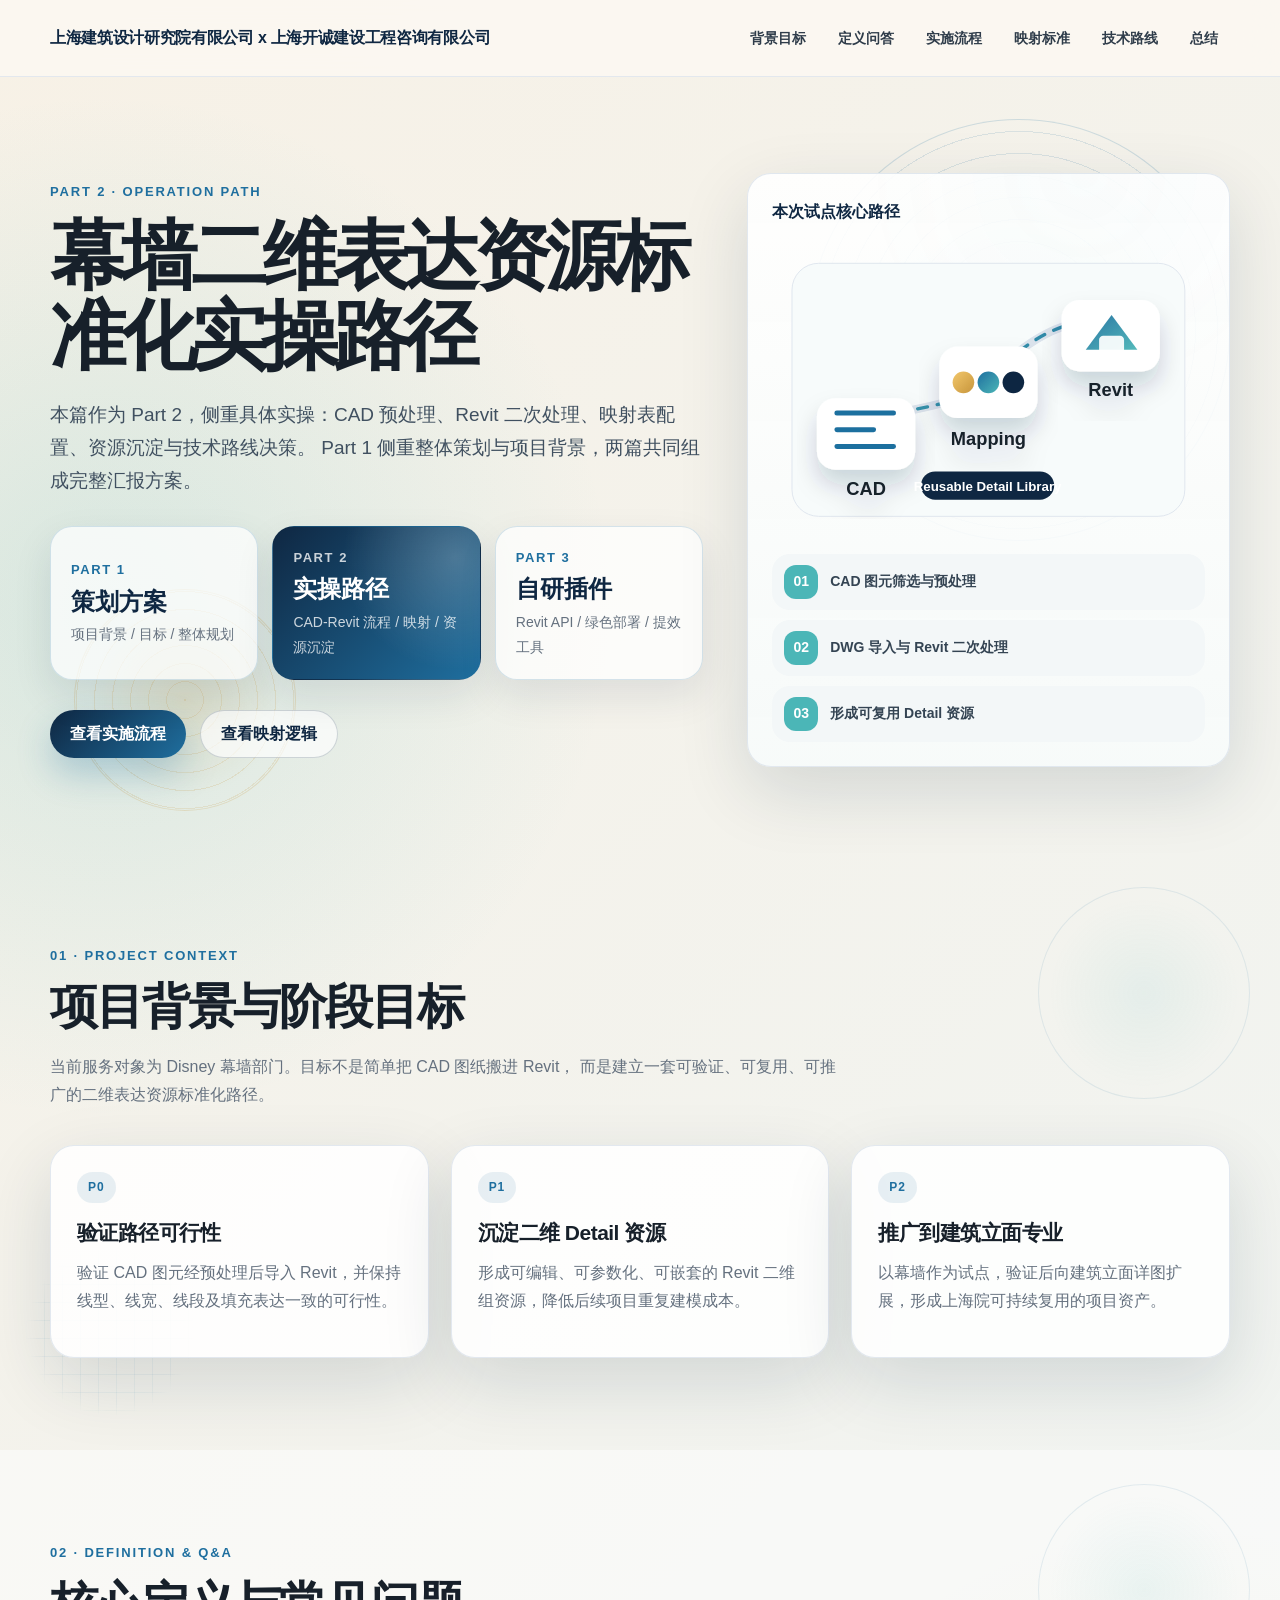
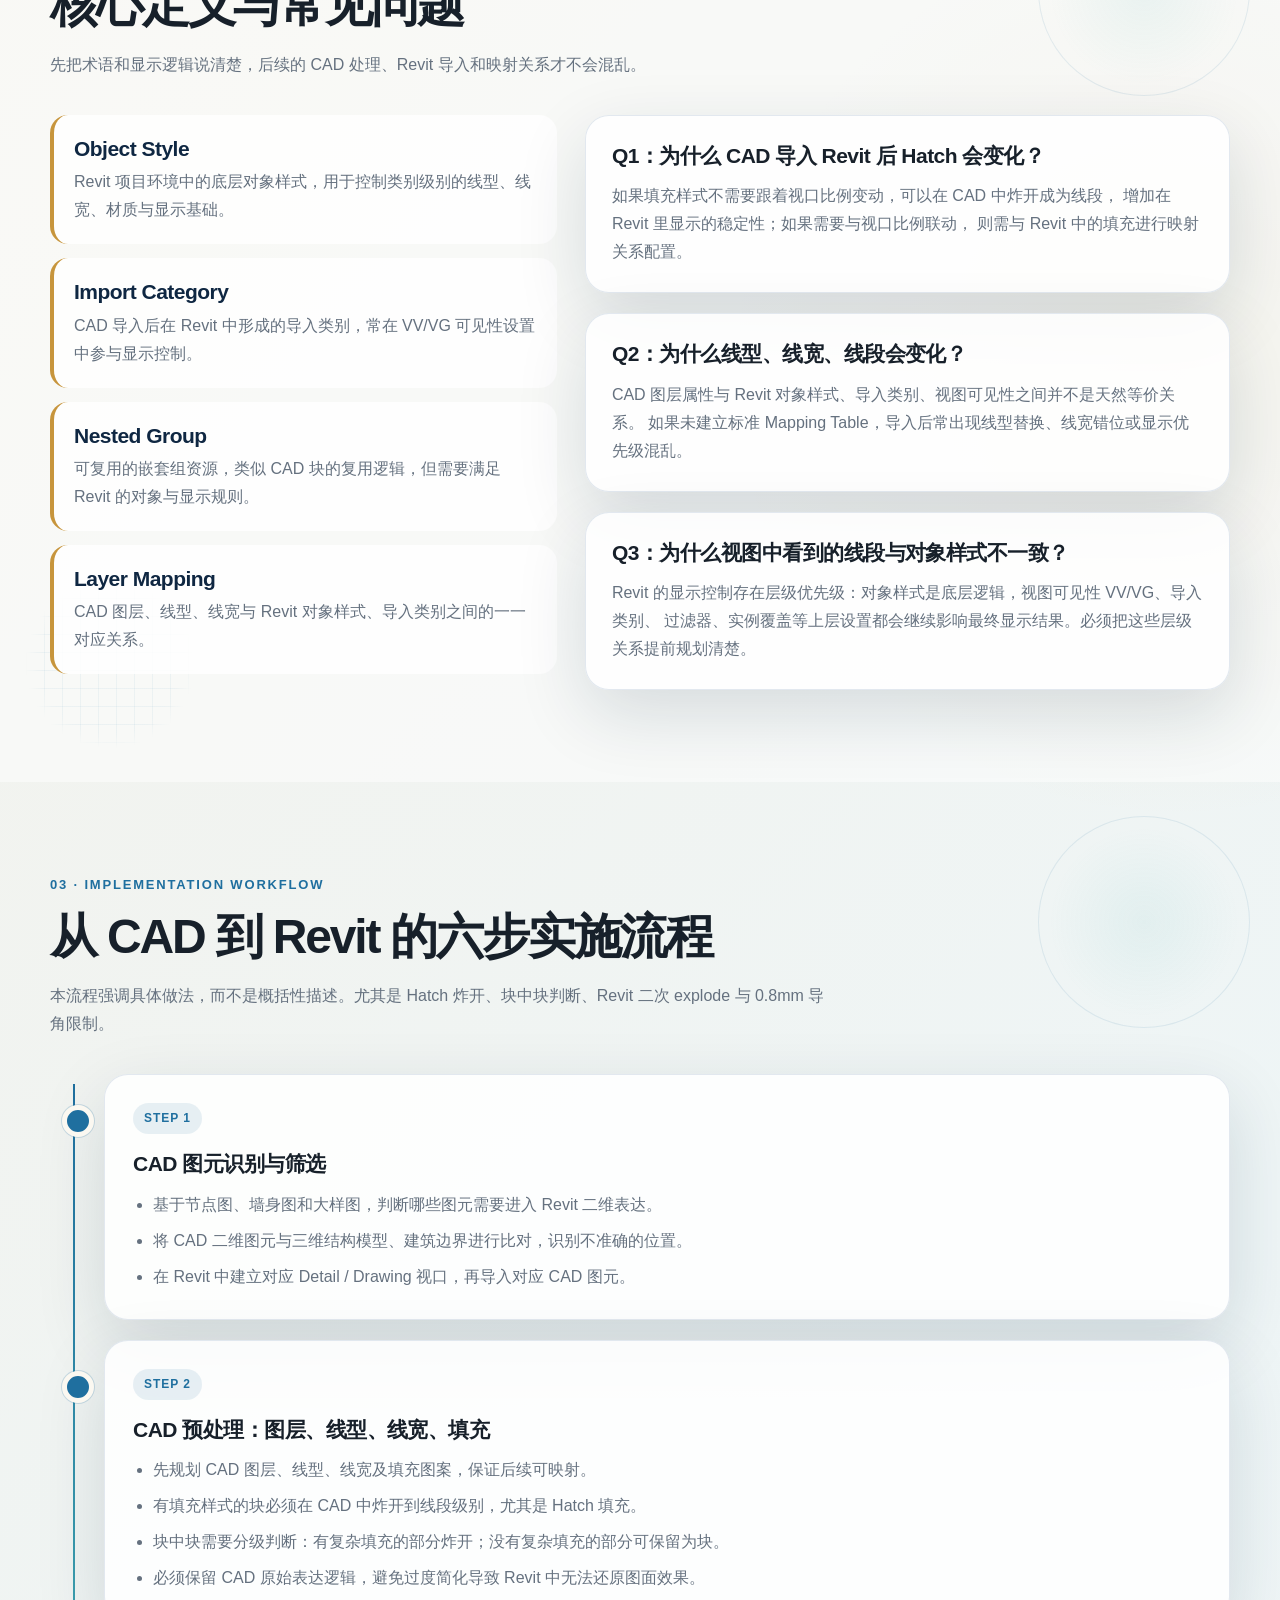
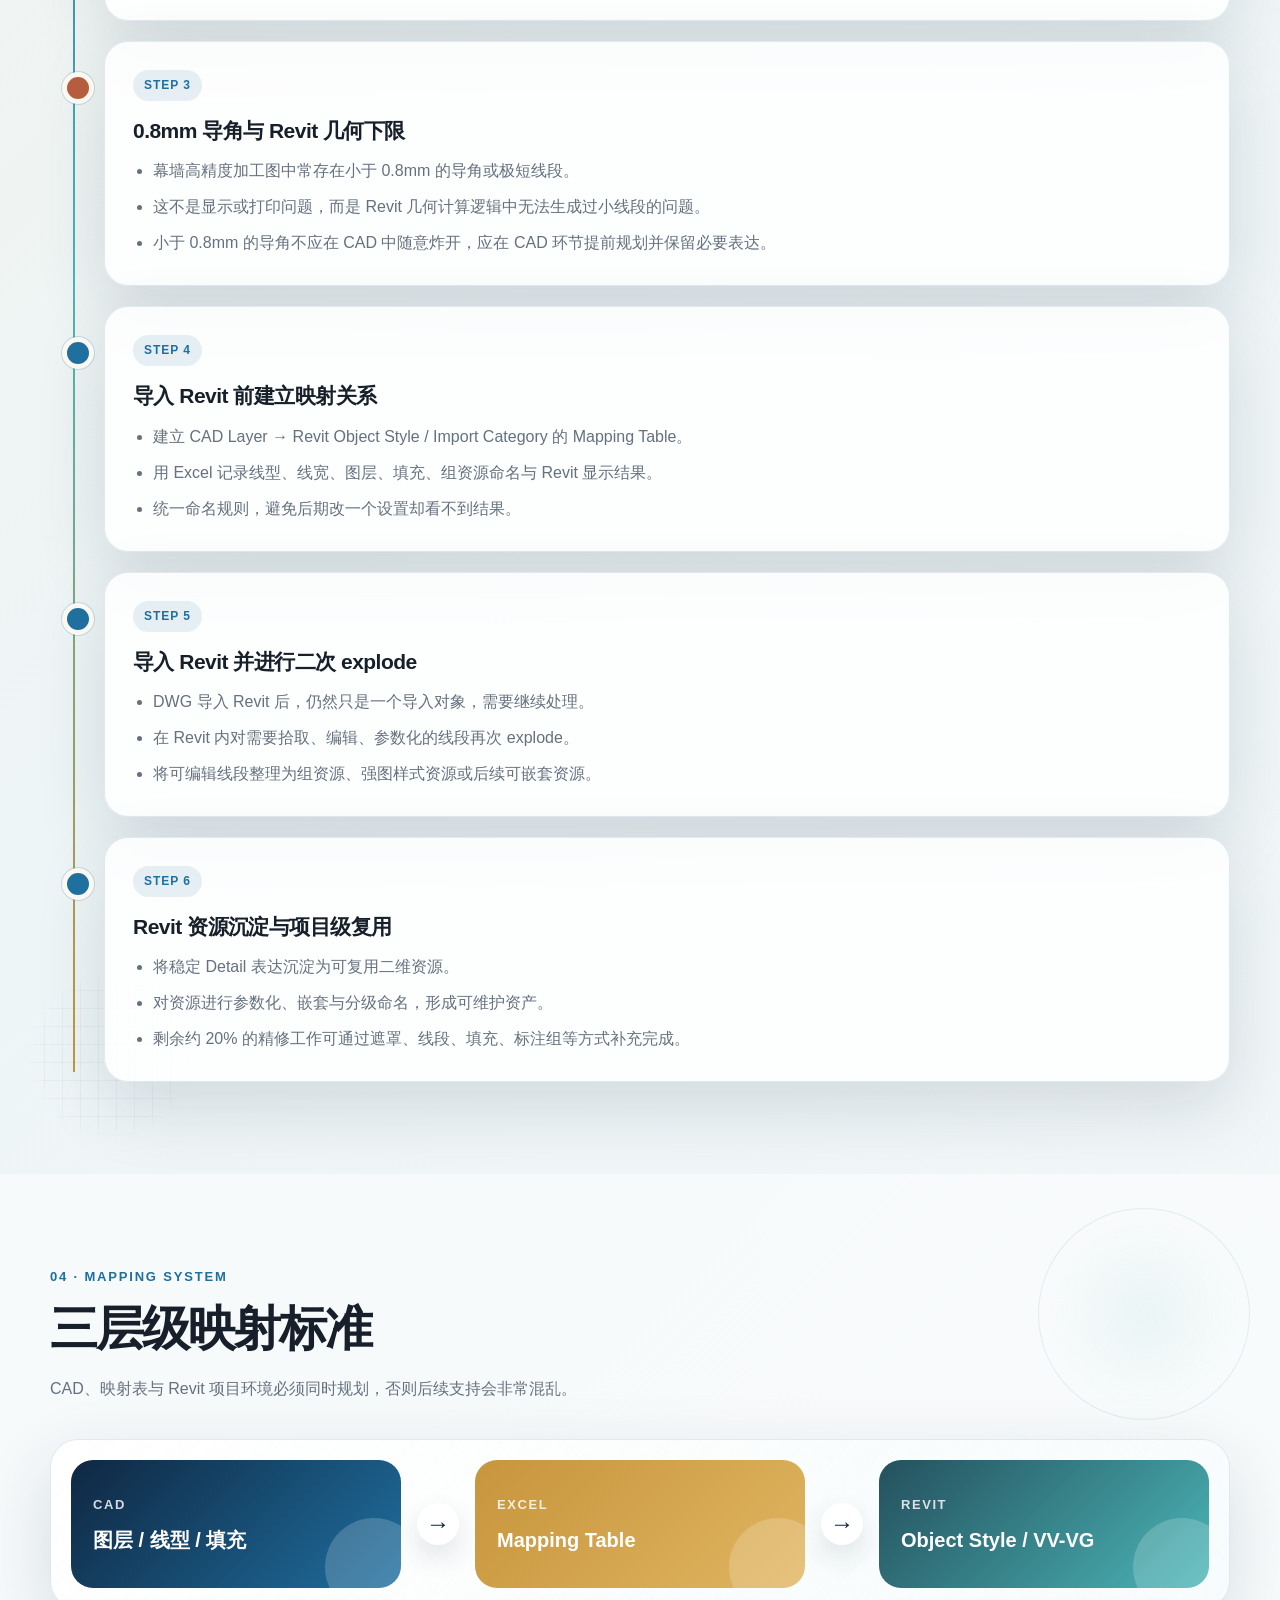
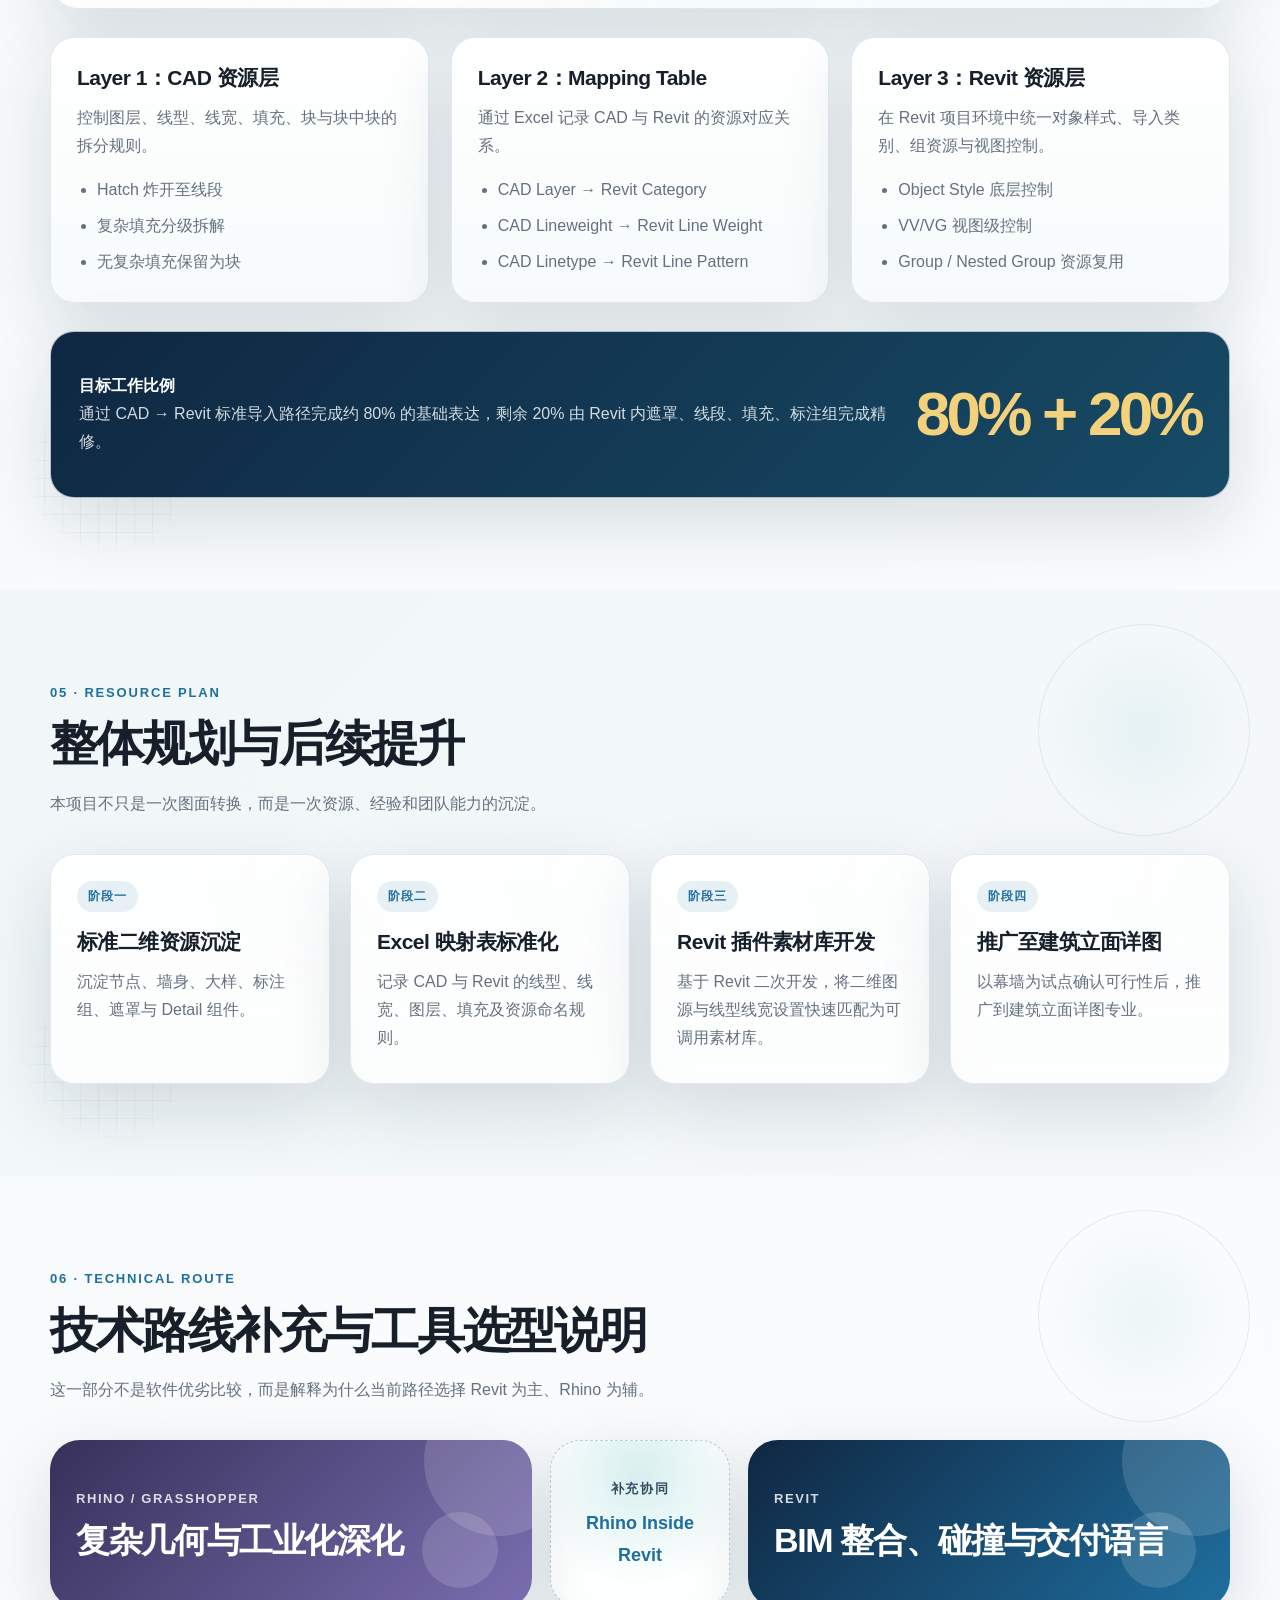
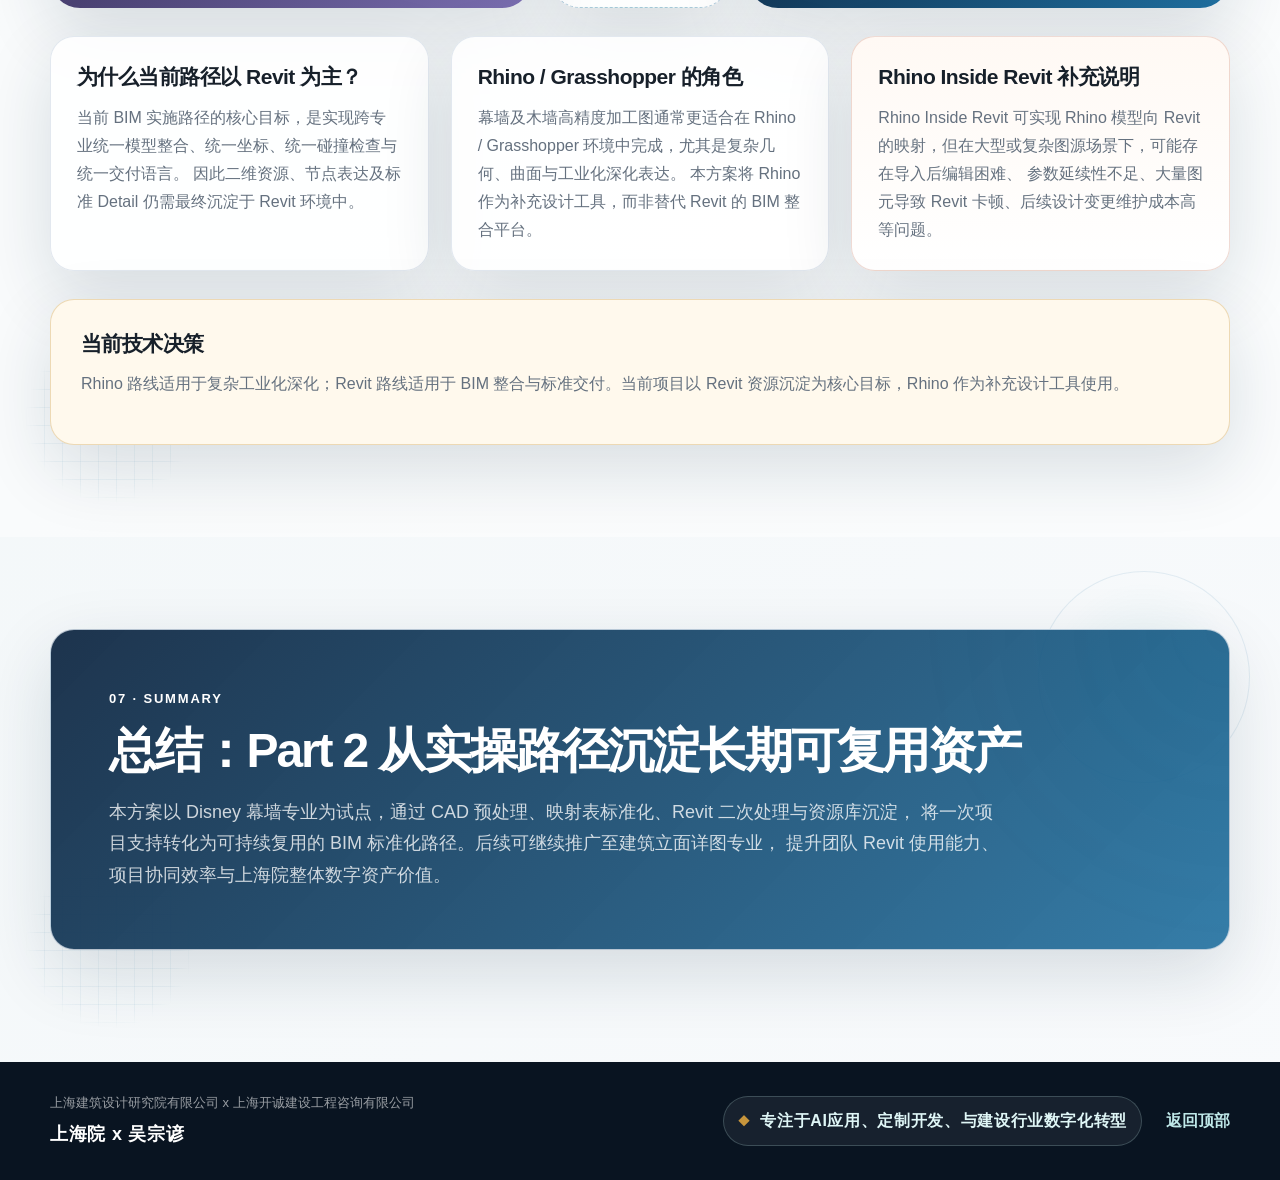
==== commit 868bbb78: "Add Revit curtain wall plugin part three" ====
--- a/cwp2/index.html
+++ b/cwp2/index.html
@@ -33,7 +33,7 @@
             本篇作为 Part 2，侧重具体实操：CAD 预处理、Revit 二次处理、映射表配置、资源沉淀与技术路线决策。
             Part 1 侧重整体策划与项目背景，两篇共同组成完整汇报方案。
           </p>
-          <div class="part-switch reveal" aria-label="Part 1 和 Part 2 跳转">
+          <div class="part-switch reveal" aria-label="Part 1、Part 2 和 Part 3 跳转">
             <a class="part-card" href="../report-site/index.html" target="_blank" rel="noopener">
               <span>Part 1</span>
               <strong>策划方案</strong>
@@ -43,6 +43,11 @@
               <span>Part 2</span>
               <strong>实操路径</strong>
               <em>CAD-Revit 流程 / 映射 / 资源沉淀</em>
+            </a>
+            <a class="part-card" href="../cwp3/index.html">
+              <span>Part 3</span>
+              <strong>自研插件</strong>
+              <em>Revit API / 绿色部署 / 提效工具</em>
             </a>
           </div>
           <div class="hero-actions">
@@ -450,12 +455,3 @@
   <script src="script.js"></script>
 </body>
 </html>
-
-
-
-
-
-
-
-
-
--- a/cwp2/styles.css
+++ b/cwp2/styles.css
@@ -218,7 +218,7 @@
 
 .part-switch {
   display: grid;
-  grid-template-columns: repeat(2, minmax(0, 1fr));
+  grid-template-columns: repeat(3, minmax(0, 1fr));
   gap: 14px;
   margin: 28px 0 26px;
 }
--- a/shared-site.css
+++ b/shared-site.css
@@ -1,4 +1,4 @@
-/* Shared site chrome for Part 1 / Part 2 */
+/* Shared site chrome for report pages */
 :root {
   --site-ink: #17202a;
   --site-muted: #65717f;
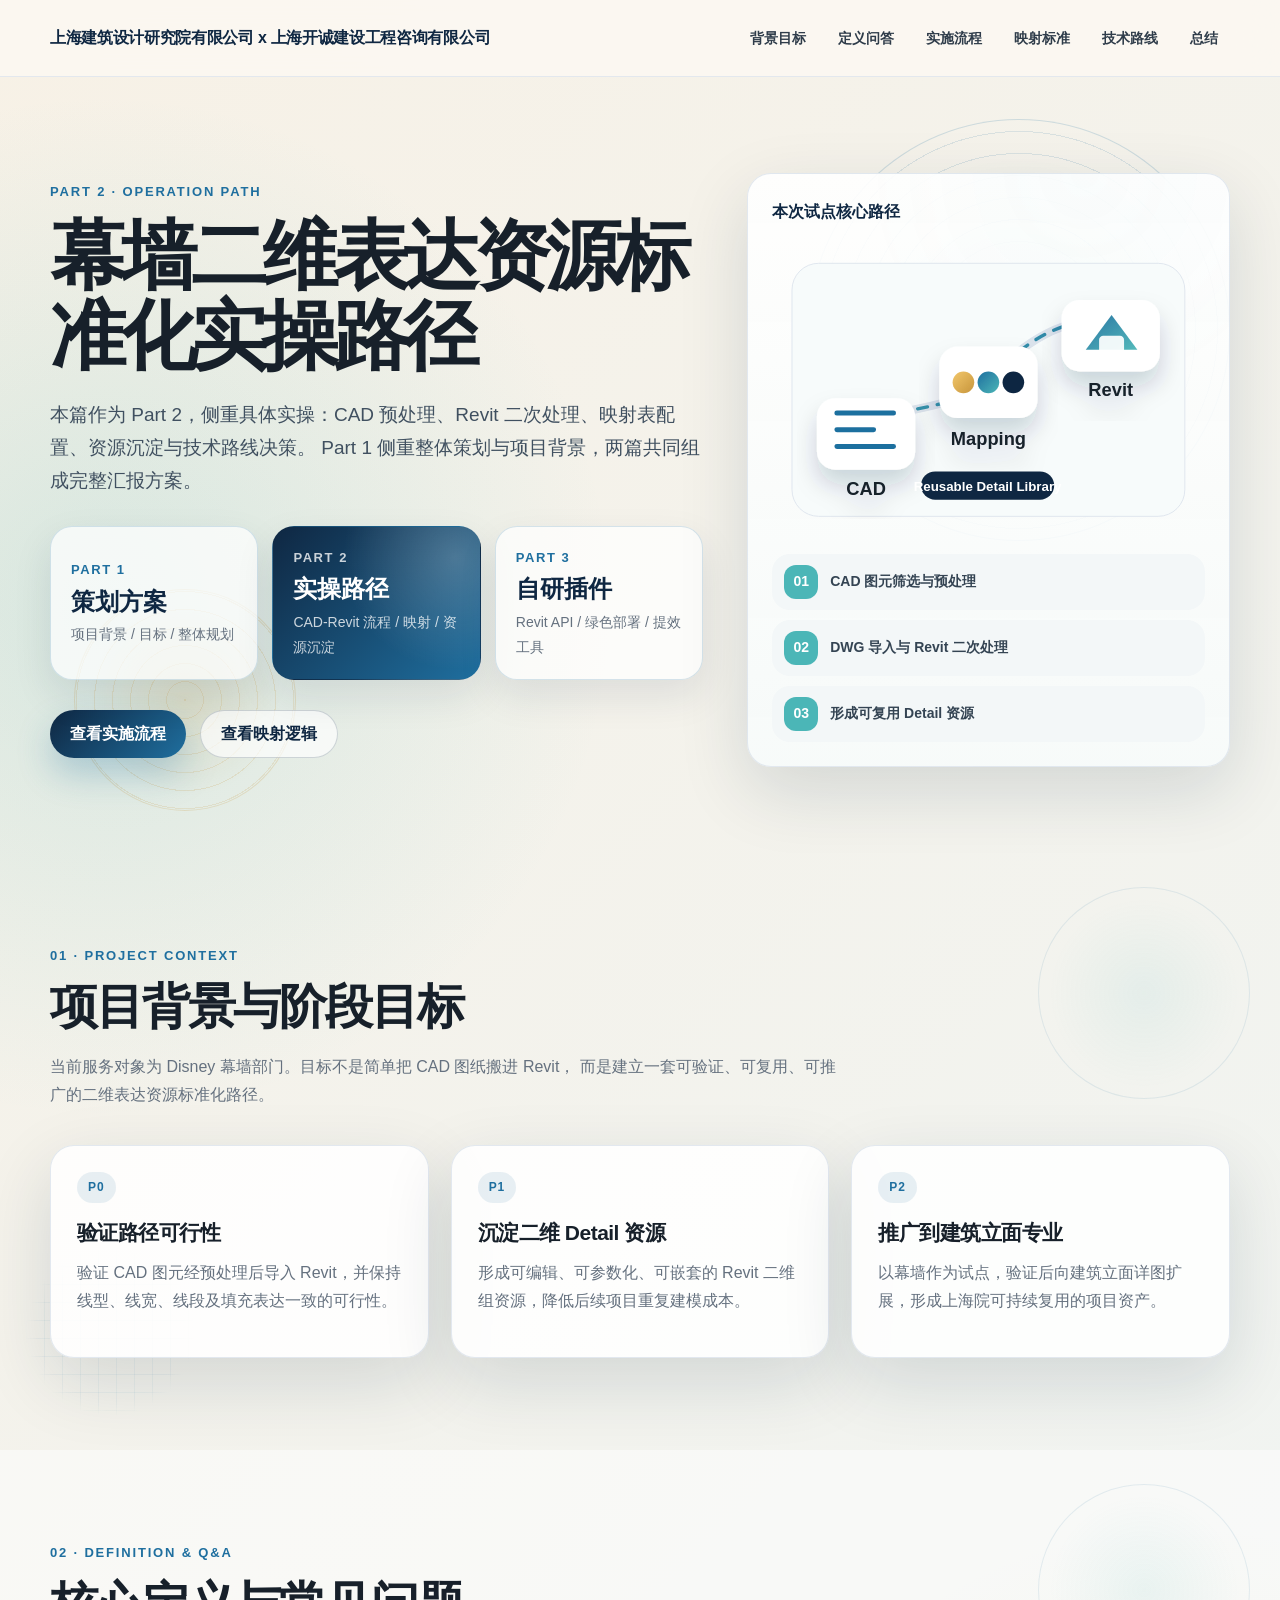
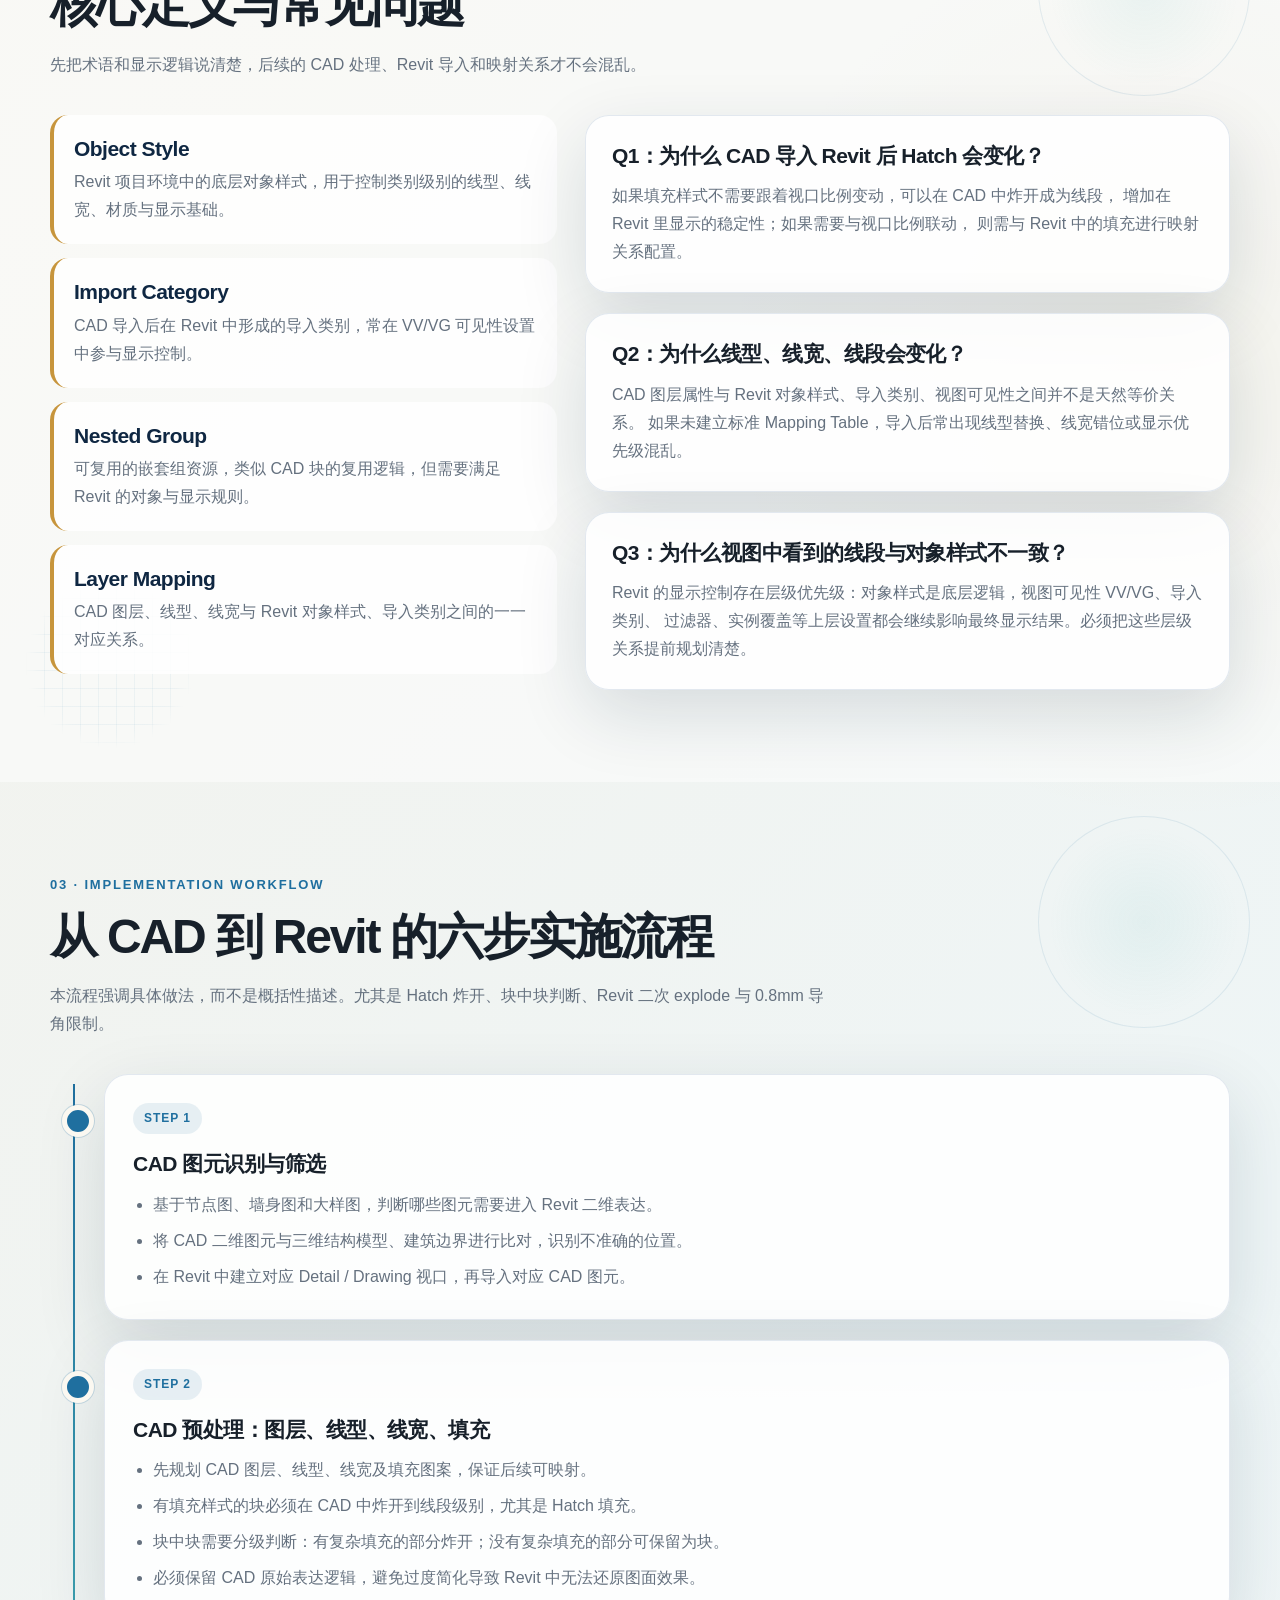
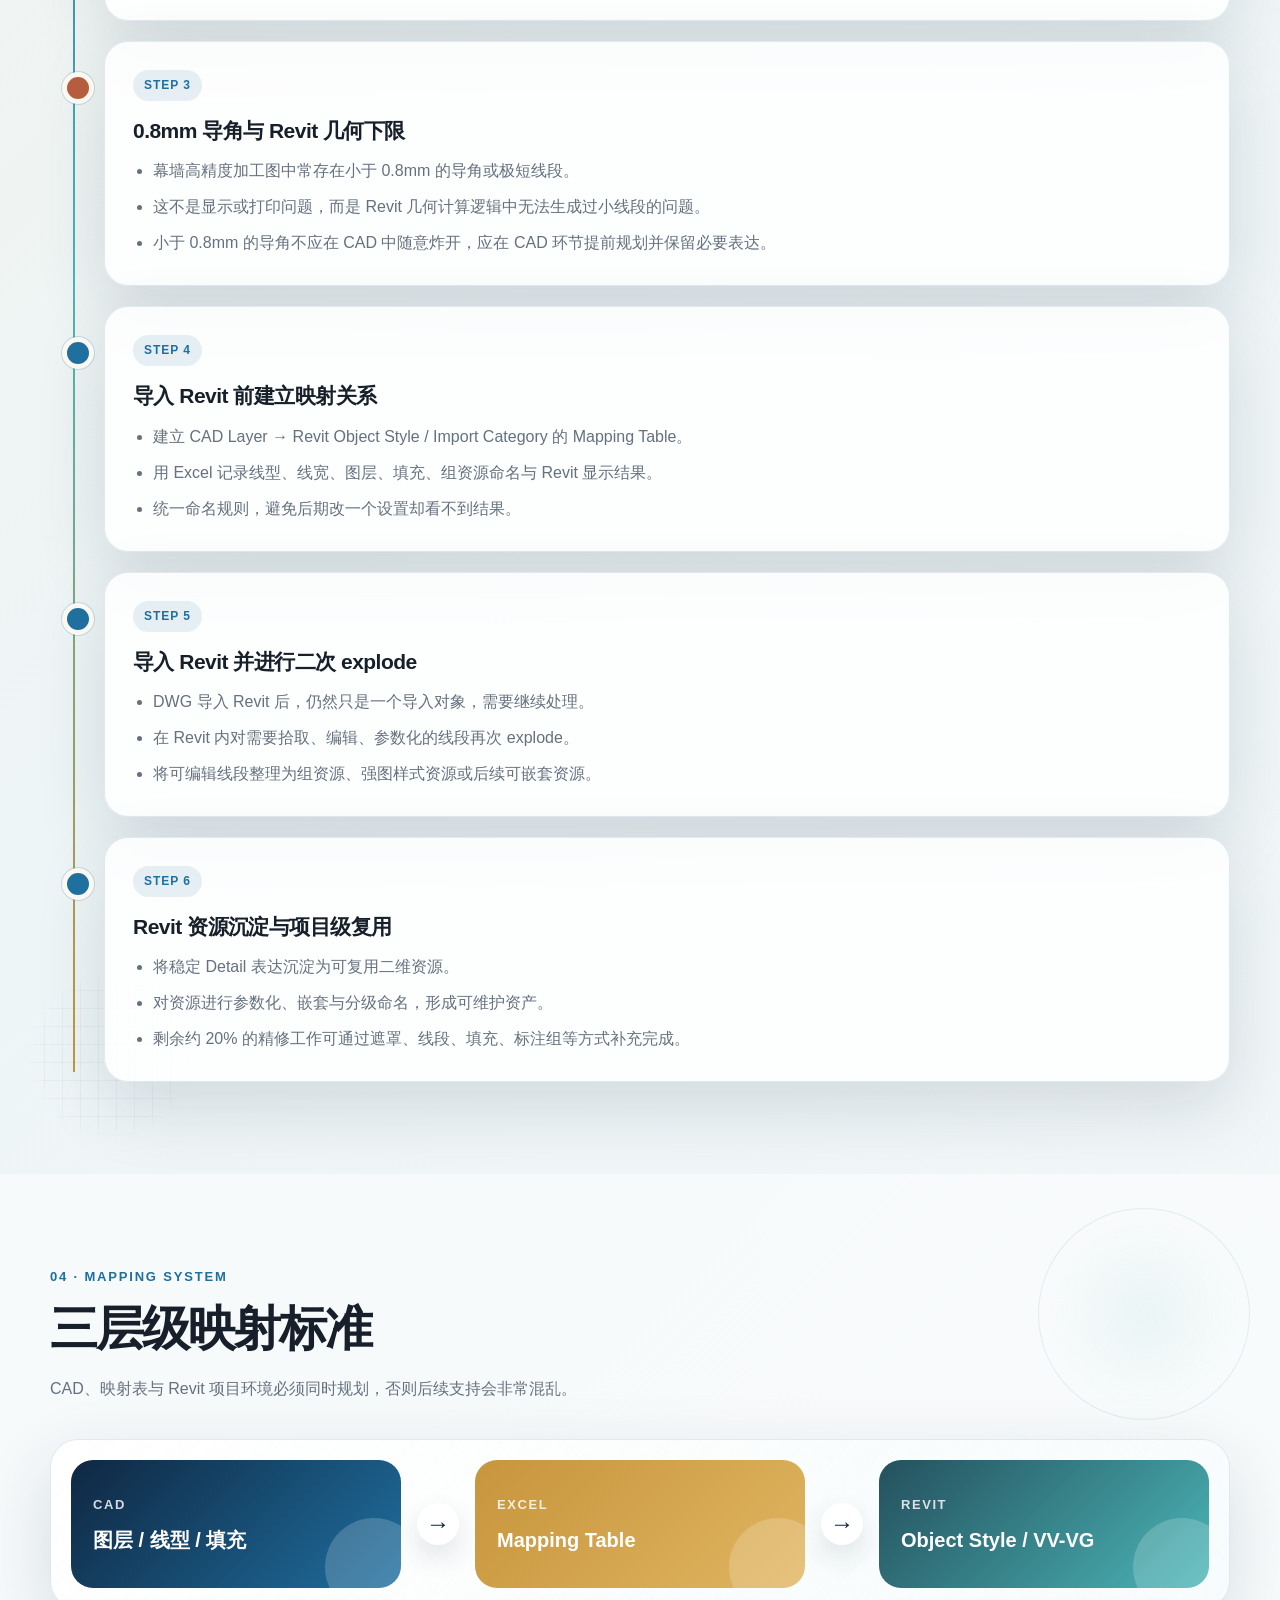
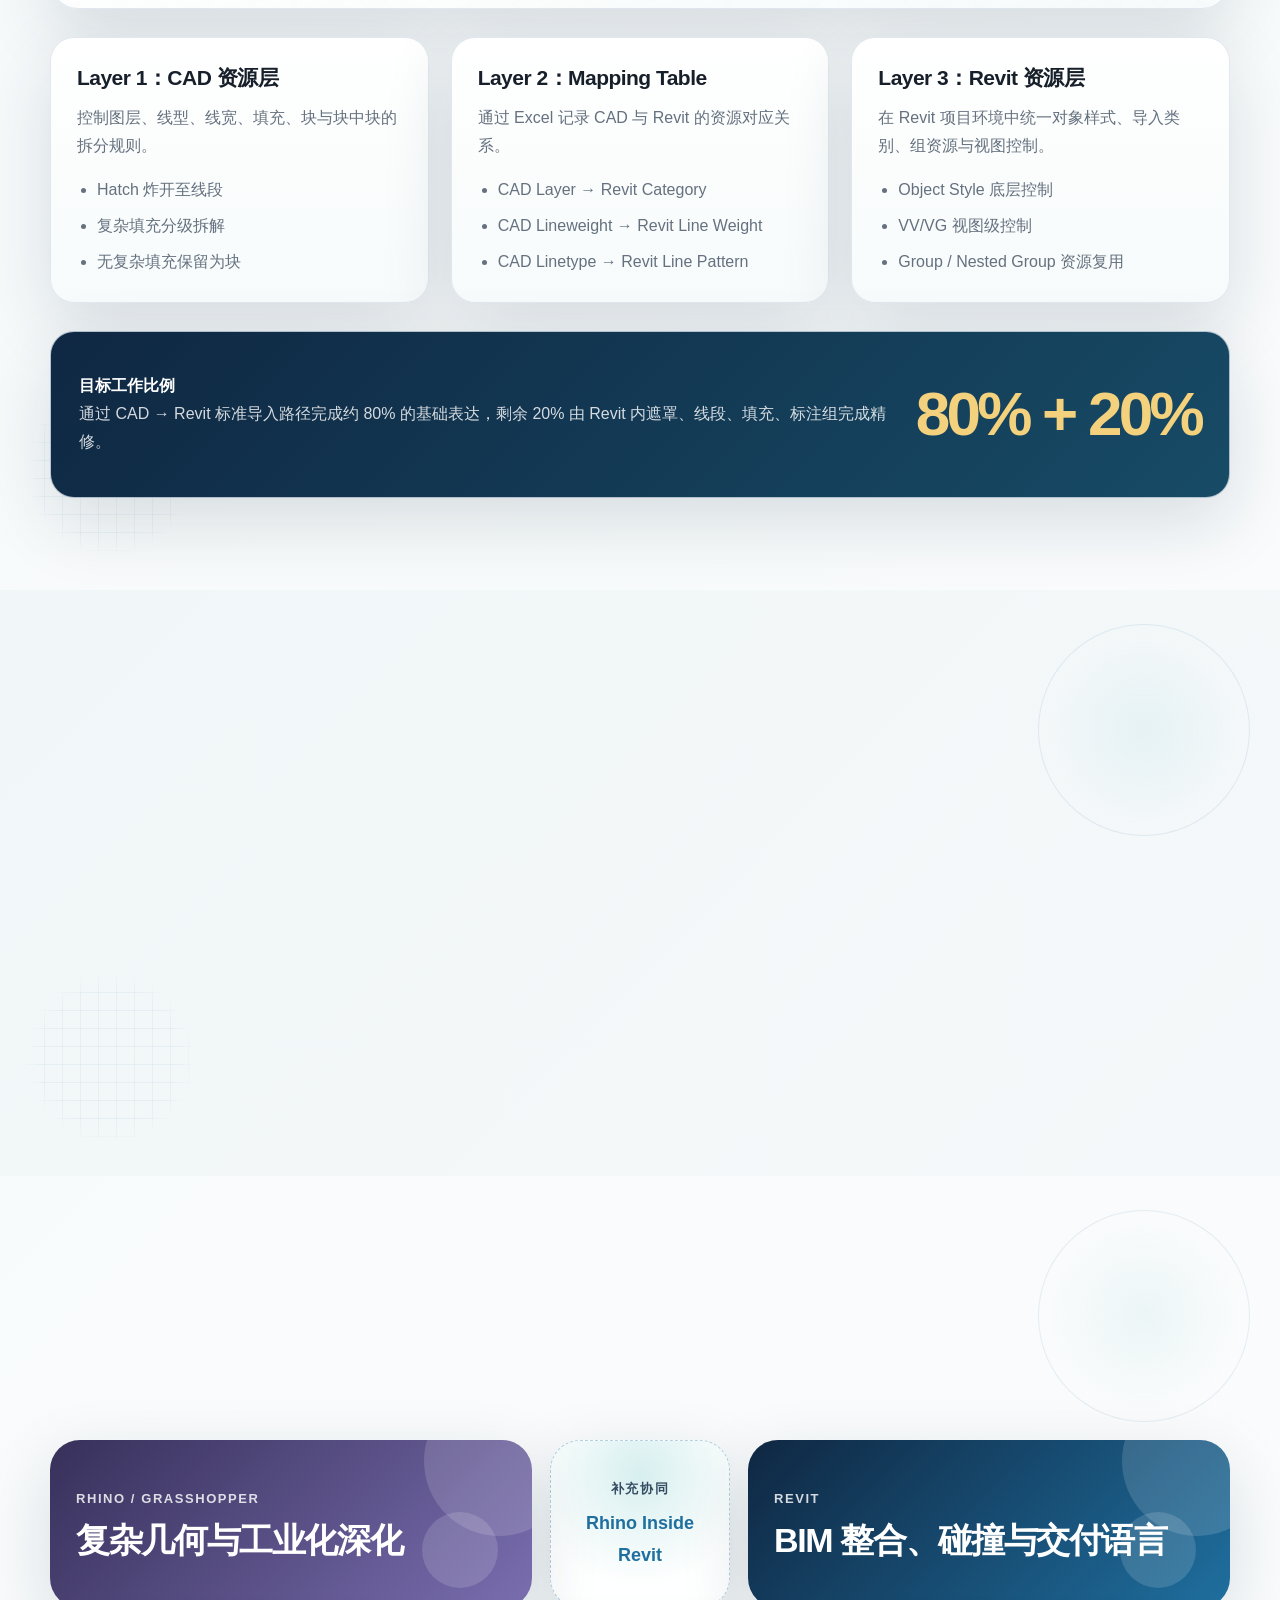
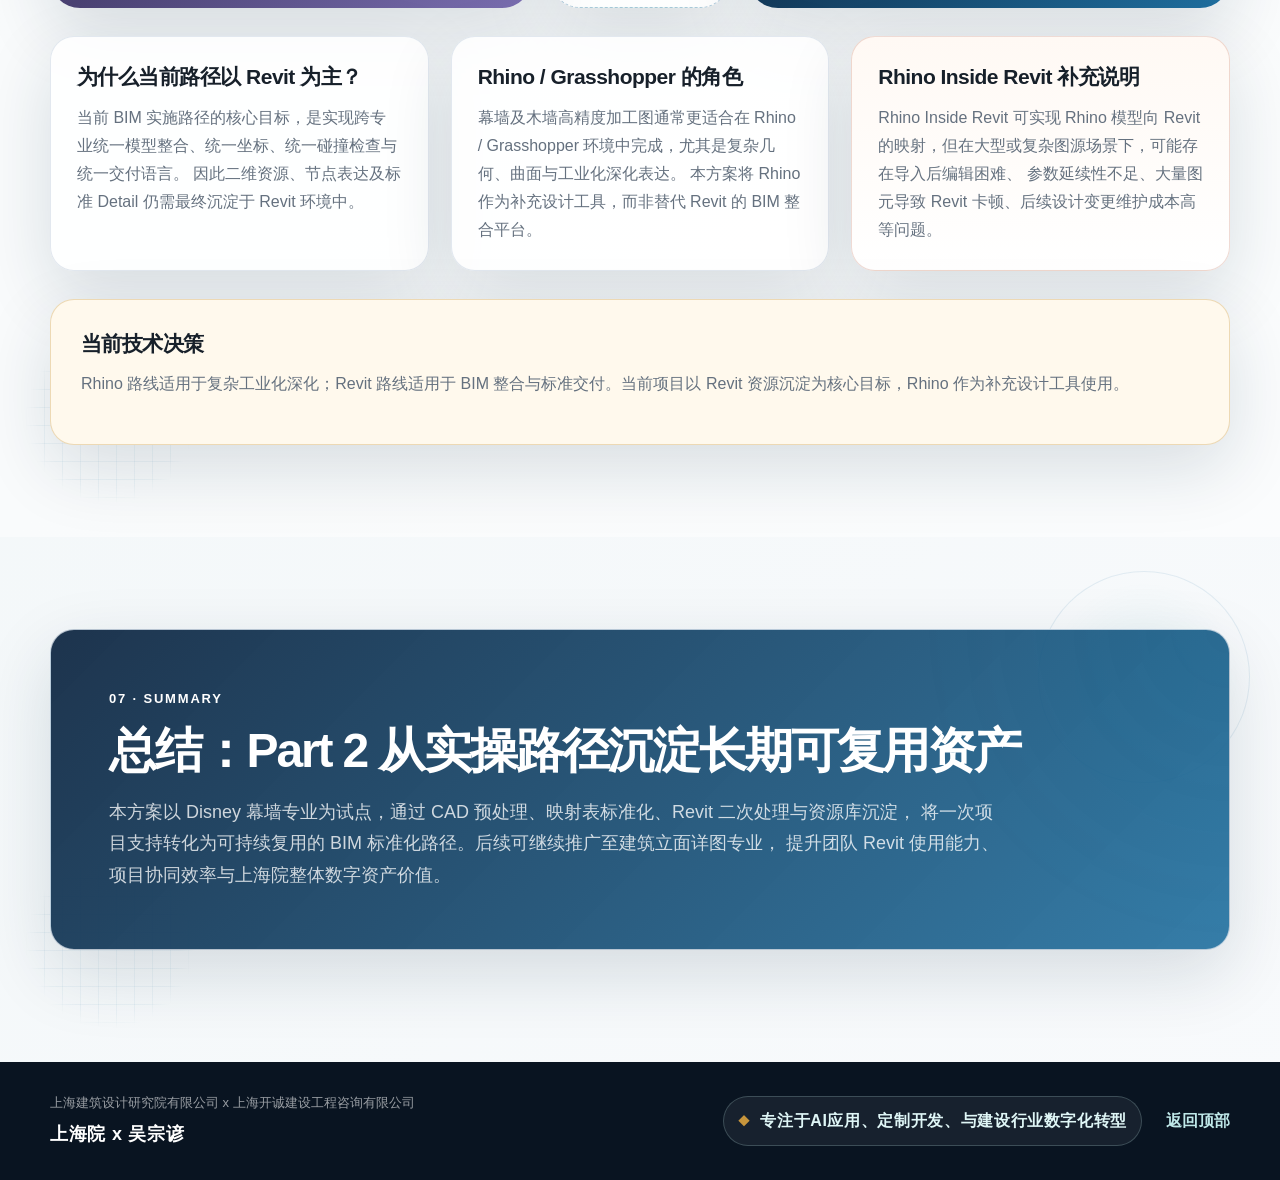
==== commit a297e3eb: "Remove Disney from part two title" ====
--- a/cwp2/index.html
+++ b/cwp2/index.html
@@ -1,9 +1,9 @@
-<!DOCTYPE html>
+﻿<!DOCTYPE html>
 <html lang="zh-CN">
 <head>
   <meta charset="UTF-8" />
   <meta name="viewport" content="width=device-width, initial-scale=1.0" />
-  <title>Part 2｜Disney 幕墙 BIM 二维资源实操路径</title>
+  <title>Part 2｜幕墙 BIM 二维资源实操路径</title>
   <link rel="stylesheet" href="styles.css" />
   <link rel="stylesheet" href="../shared-site.css" />
 </head>
@@ -455,3 +455,4 @@
   <script src="script.js"></script>
 </body>
 </html>
+
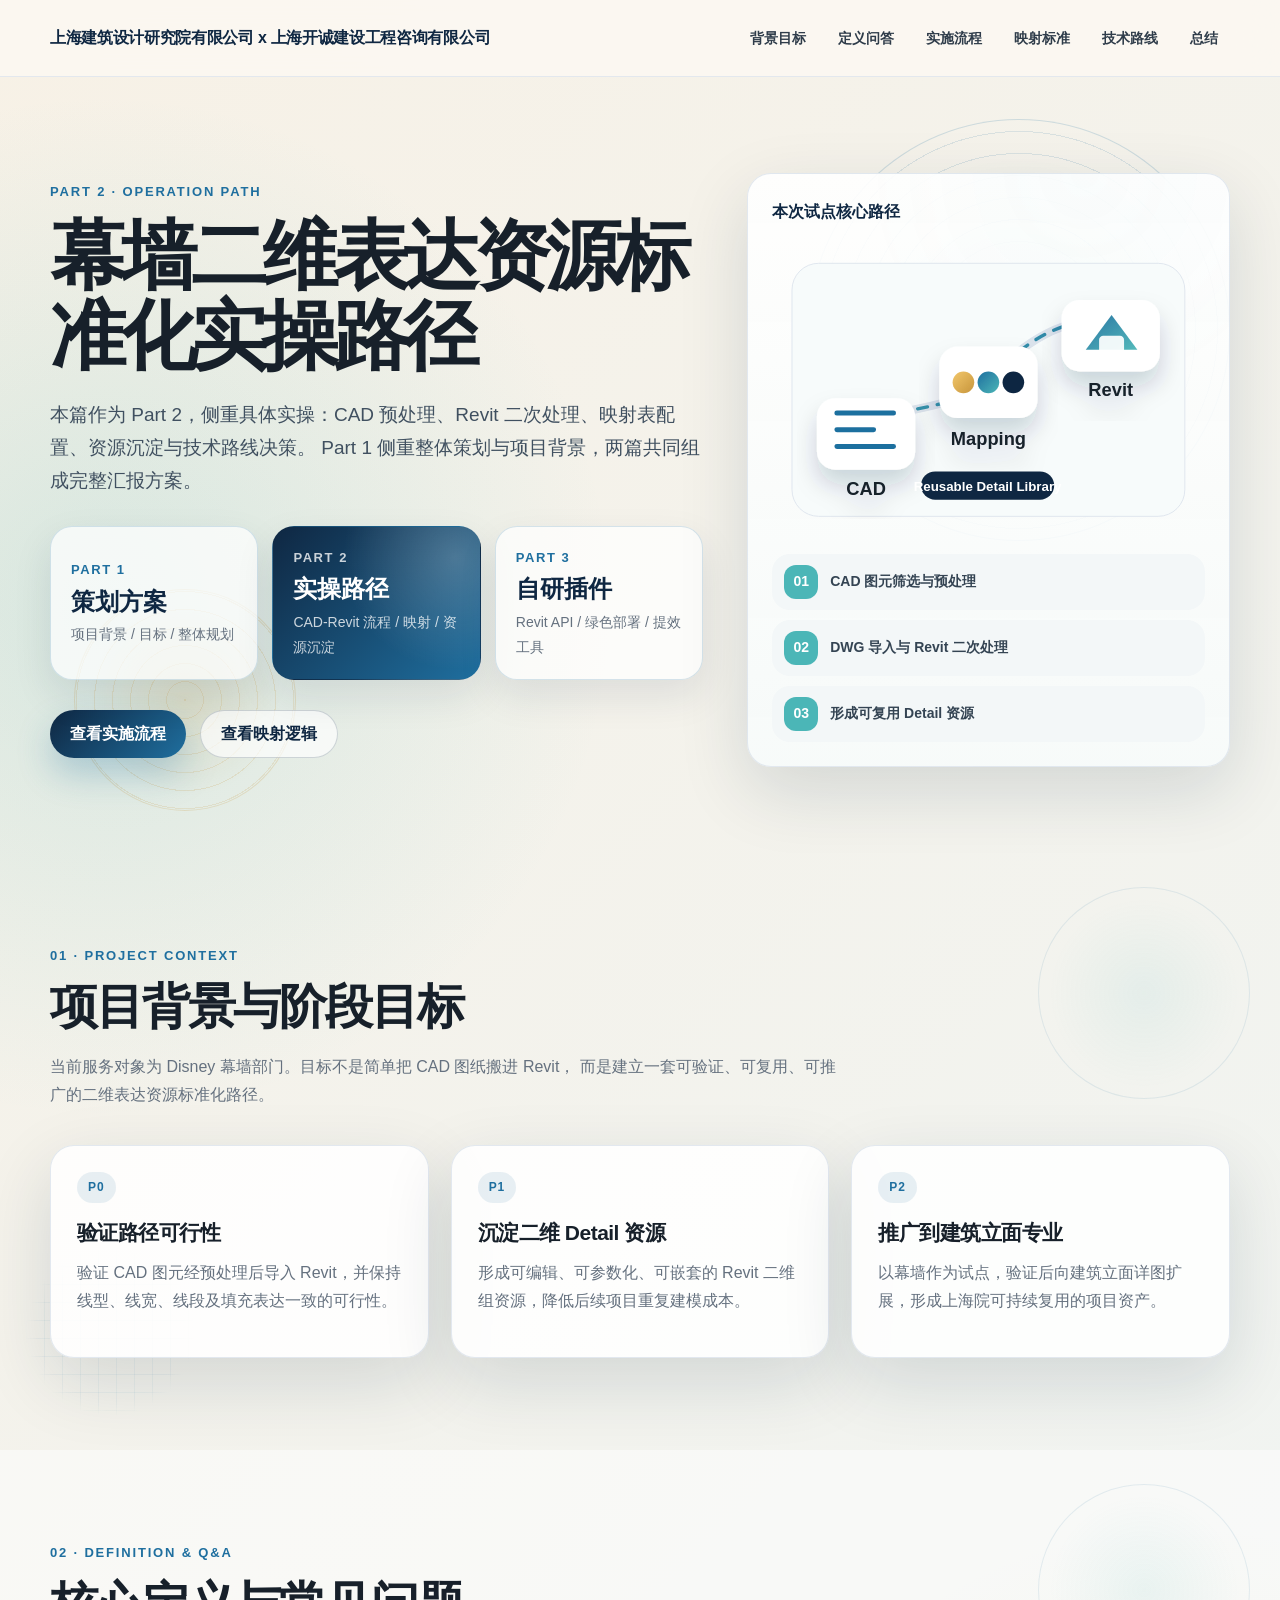
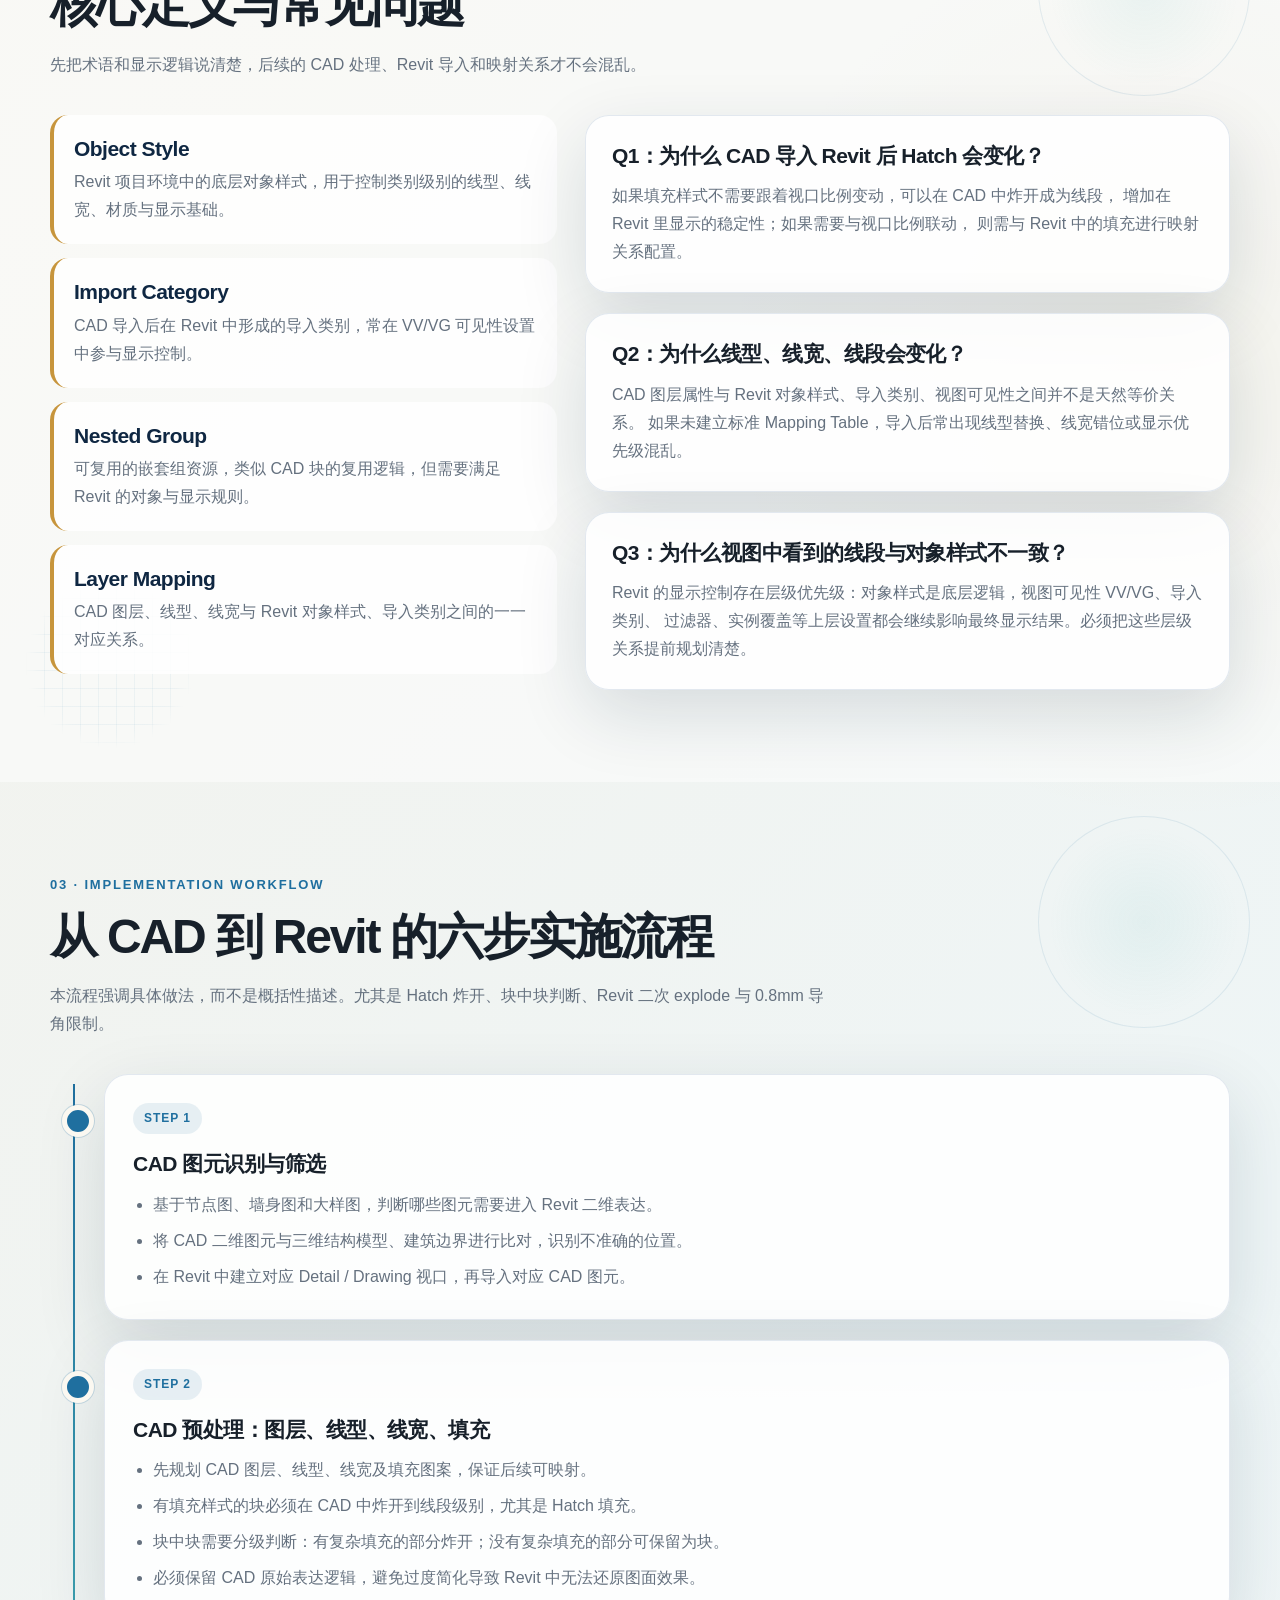
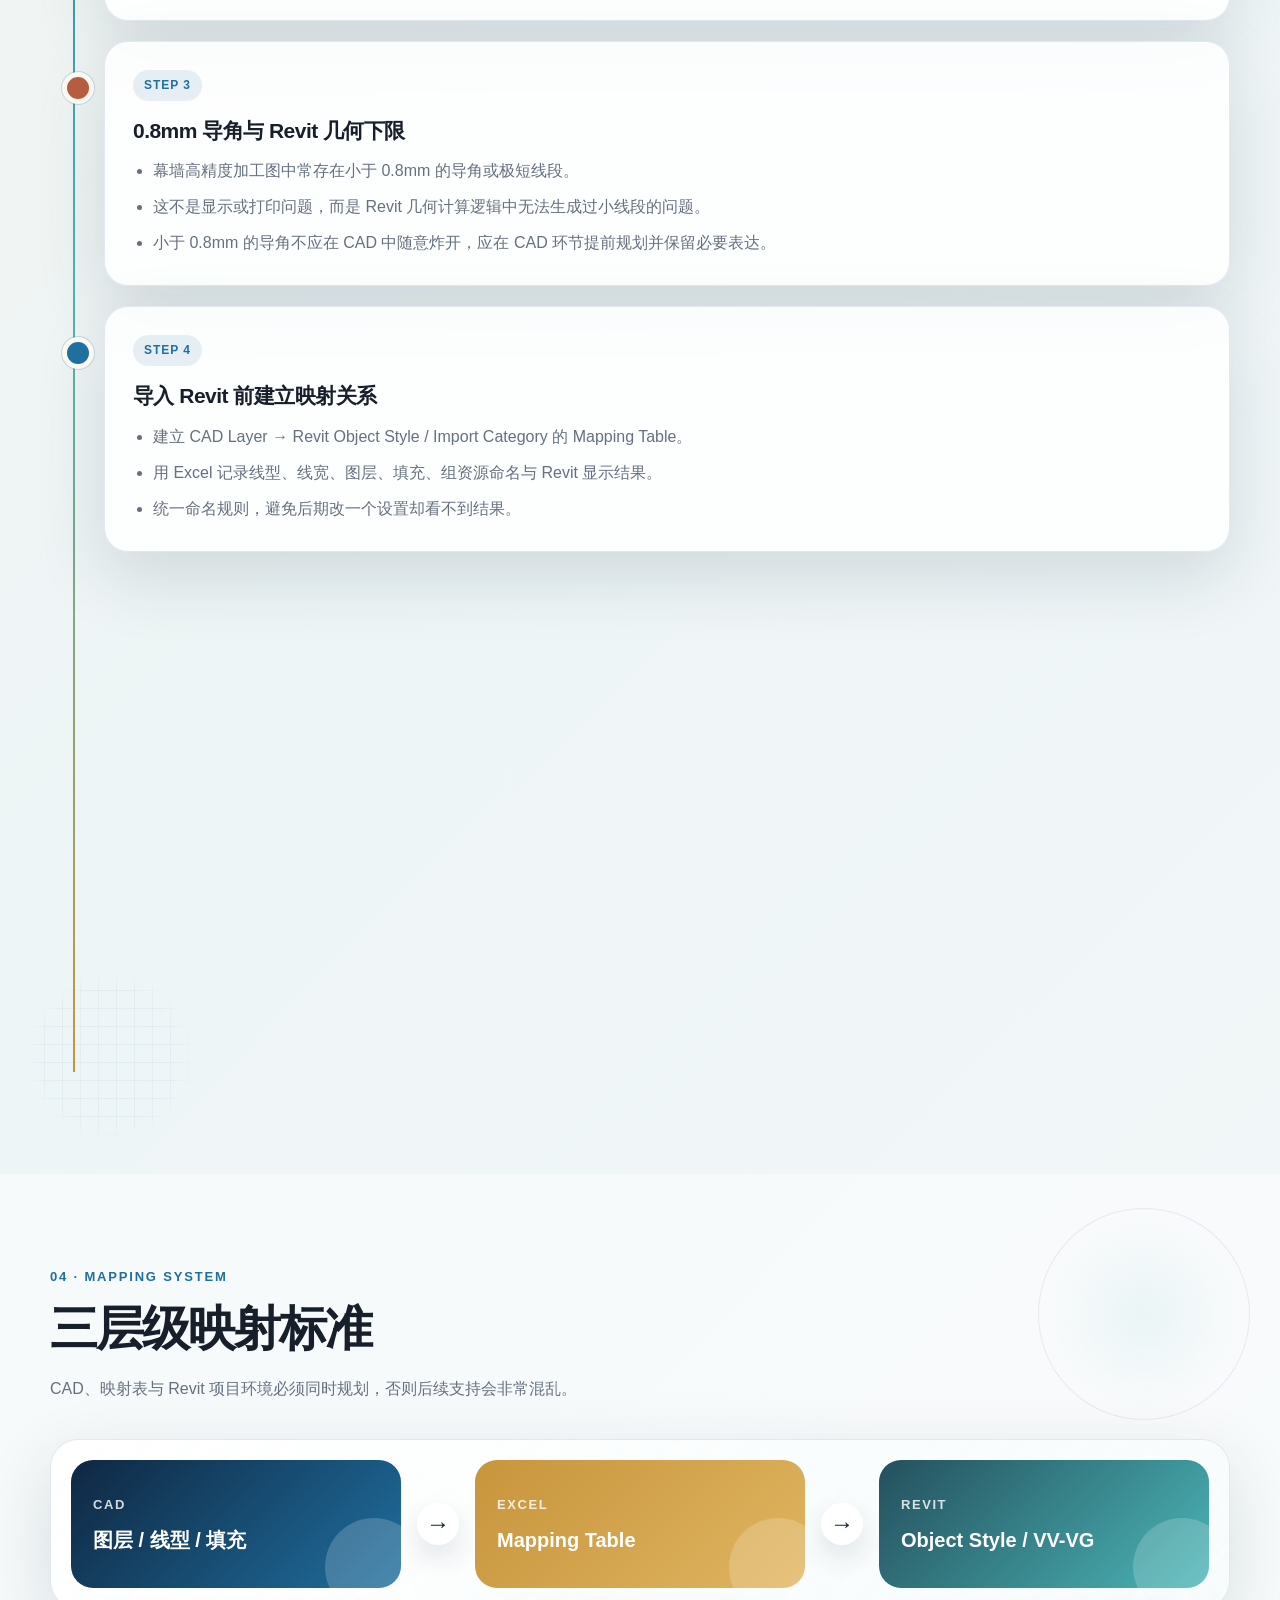
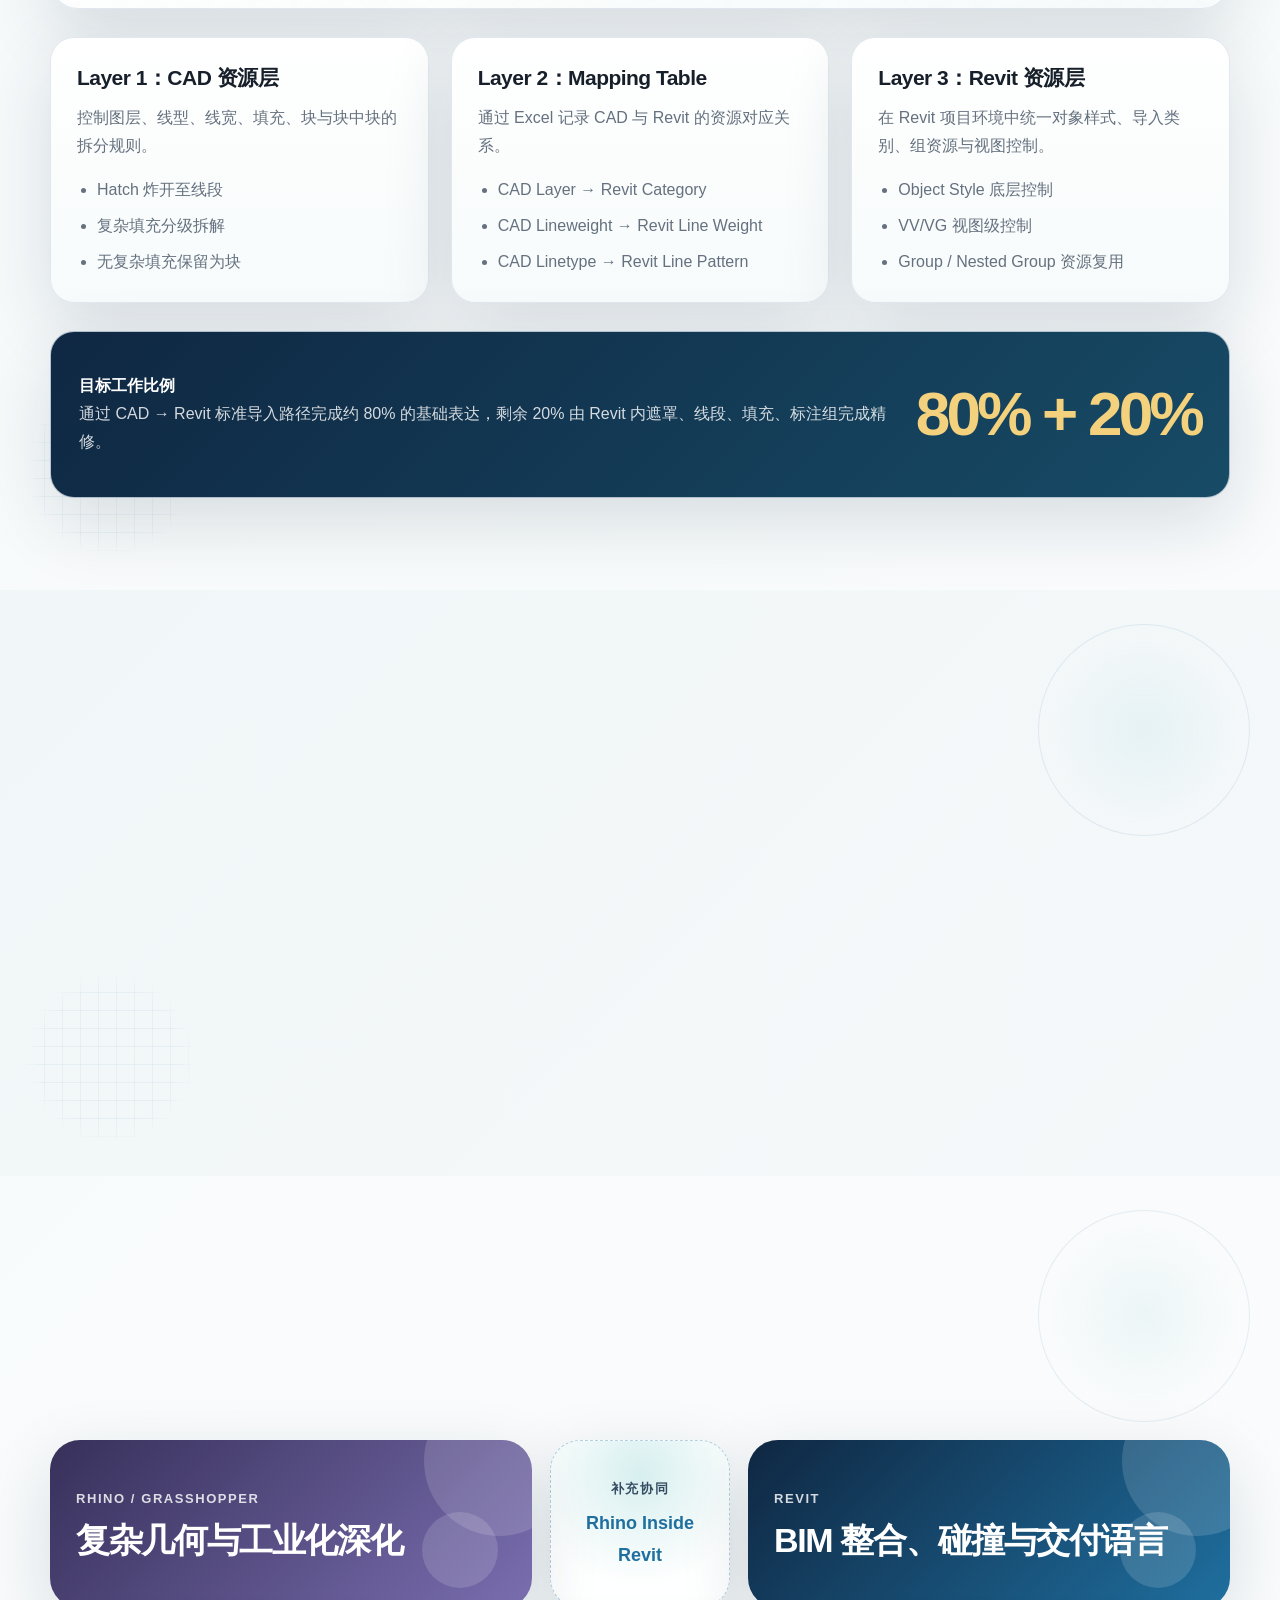
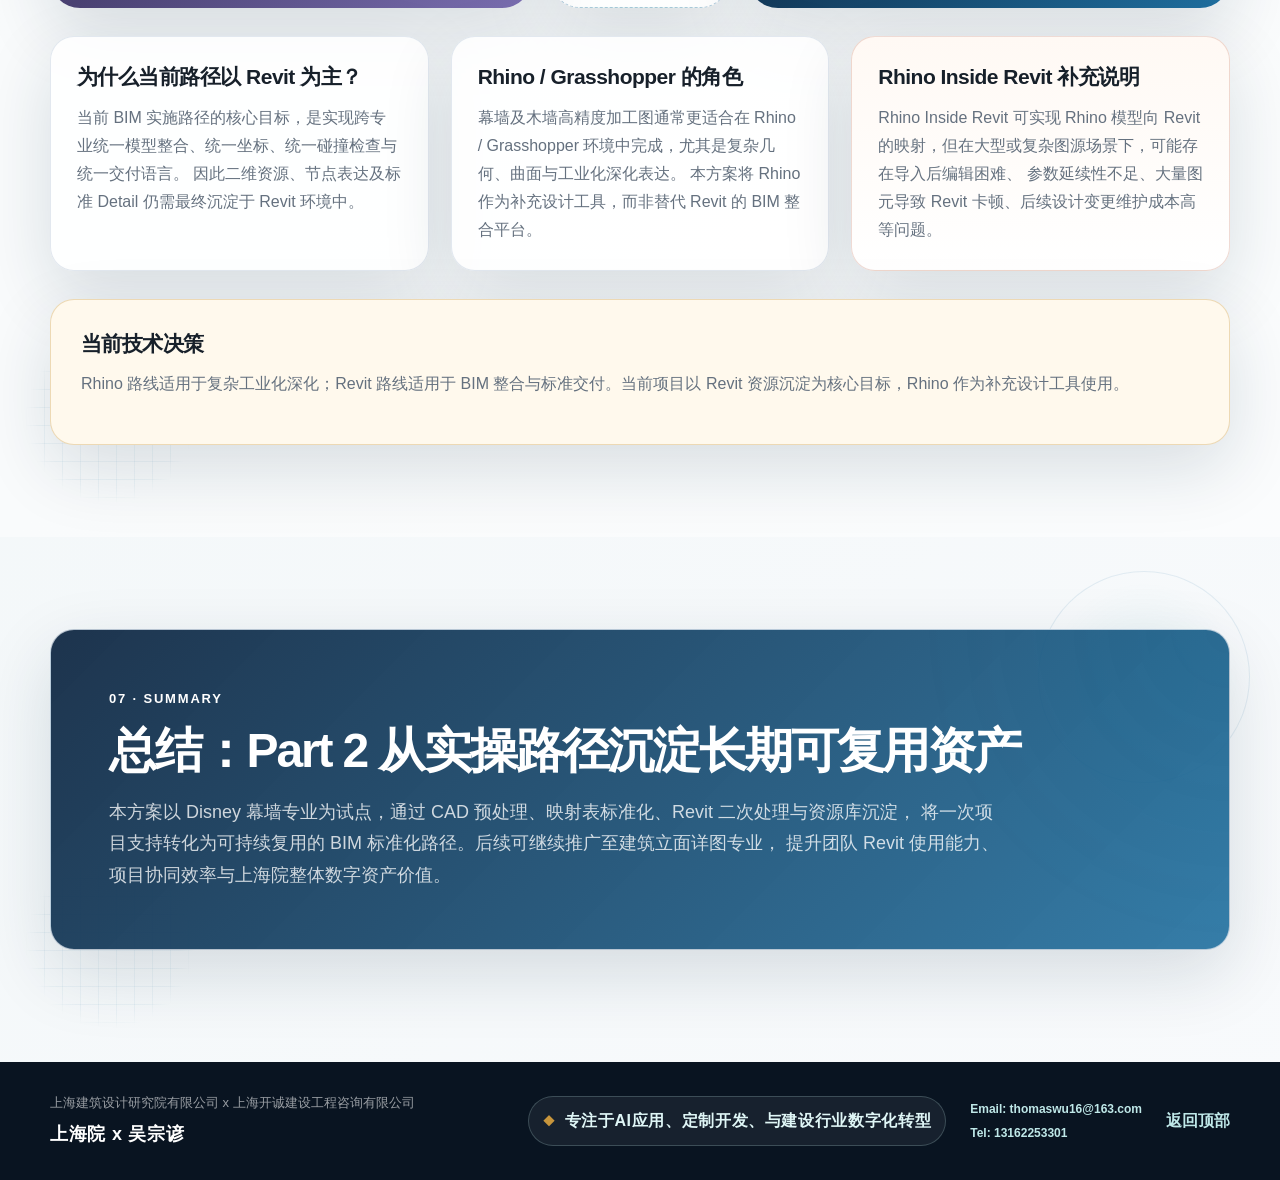
==== commit cbb444dd: "Add contact info to report footers" ====
--- a/cwp2/index.html
+++ b/cwp2/index.html
@@ -1,4 +1,4 @@
-﻿<!DOCTYPE html>
+<!DOCTYPE html>
 <html lang="zh-CN">
 <head>
   <meta charset="UTF-8" />
@@ -446,6 +446,11 @@
         <span class="signature-icon">◆</span>
         <em>专注于AI应用、定制开发、与建设行业数字化转型</em>
       </div>
+        <div class="footer-contact" aria-label="联系方式">
+          <a href="mailto:thomaswu16@163.com">Email: thomaswu16@163.com</a>
+          <a href="tel:13162253301">Tel: 13162253301</a>
+        </div>
+
       <div class="footer-links">
         <a href="#top">返回顶部</a>
       </div>
@@ -455,4 +460,3 @@
   <script src="script.js"></script>
 </body>
 </html>
-
--- a/shared-site.css
+++ b/shared-site.css
@@ -133,6 +133,23 @@
   font-style: normal;
   font-weight: 800;
   letter-spacing: 0.04em;
+}
+
+.footer-contact {
+  display: grid;
+  gap: 3px;
+  color: rgba(255, 255, 255, 0.68);
+  font-size: 12px;
+  font-weight: 700;
+}
+
+.footer-contact a {
+  color: #bfe8e8;
+  text-decoration: none;
+}
+
+.footer-contact a:hover {
+  color: #fff;
 }
 
 .footer-links {
@@ -245,6 +262,11 @@
     letter-spacing: 0;
   }
 
+  .unified-footer .footer-contact {
+    font-size: 12px;
+    line-height: 1.45;
+  }
+
   .footer-links {
     justify-content: flex-start;
   }
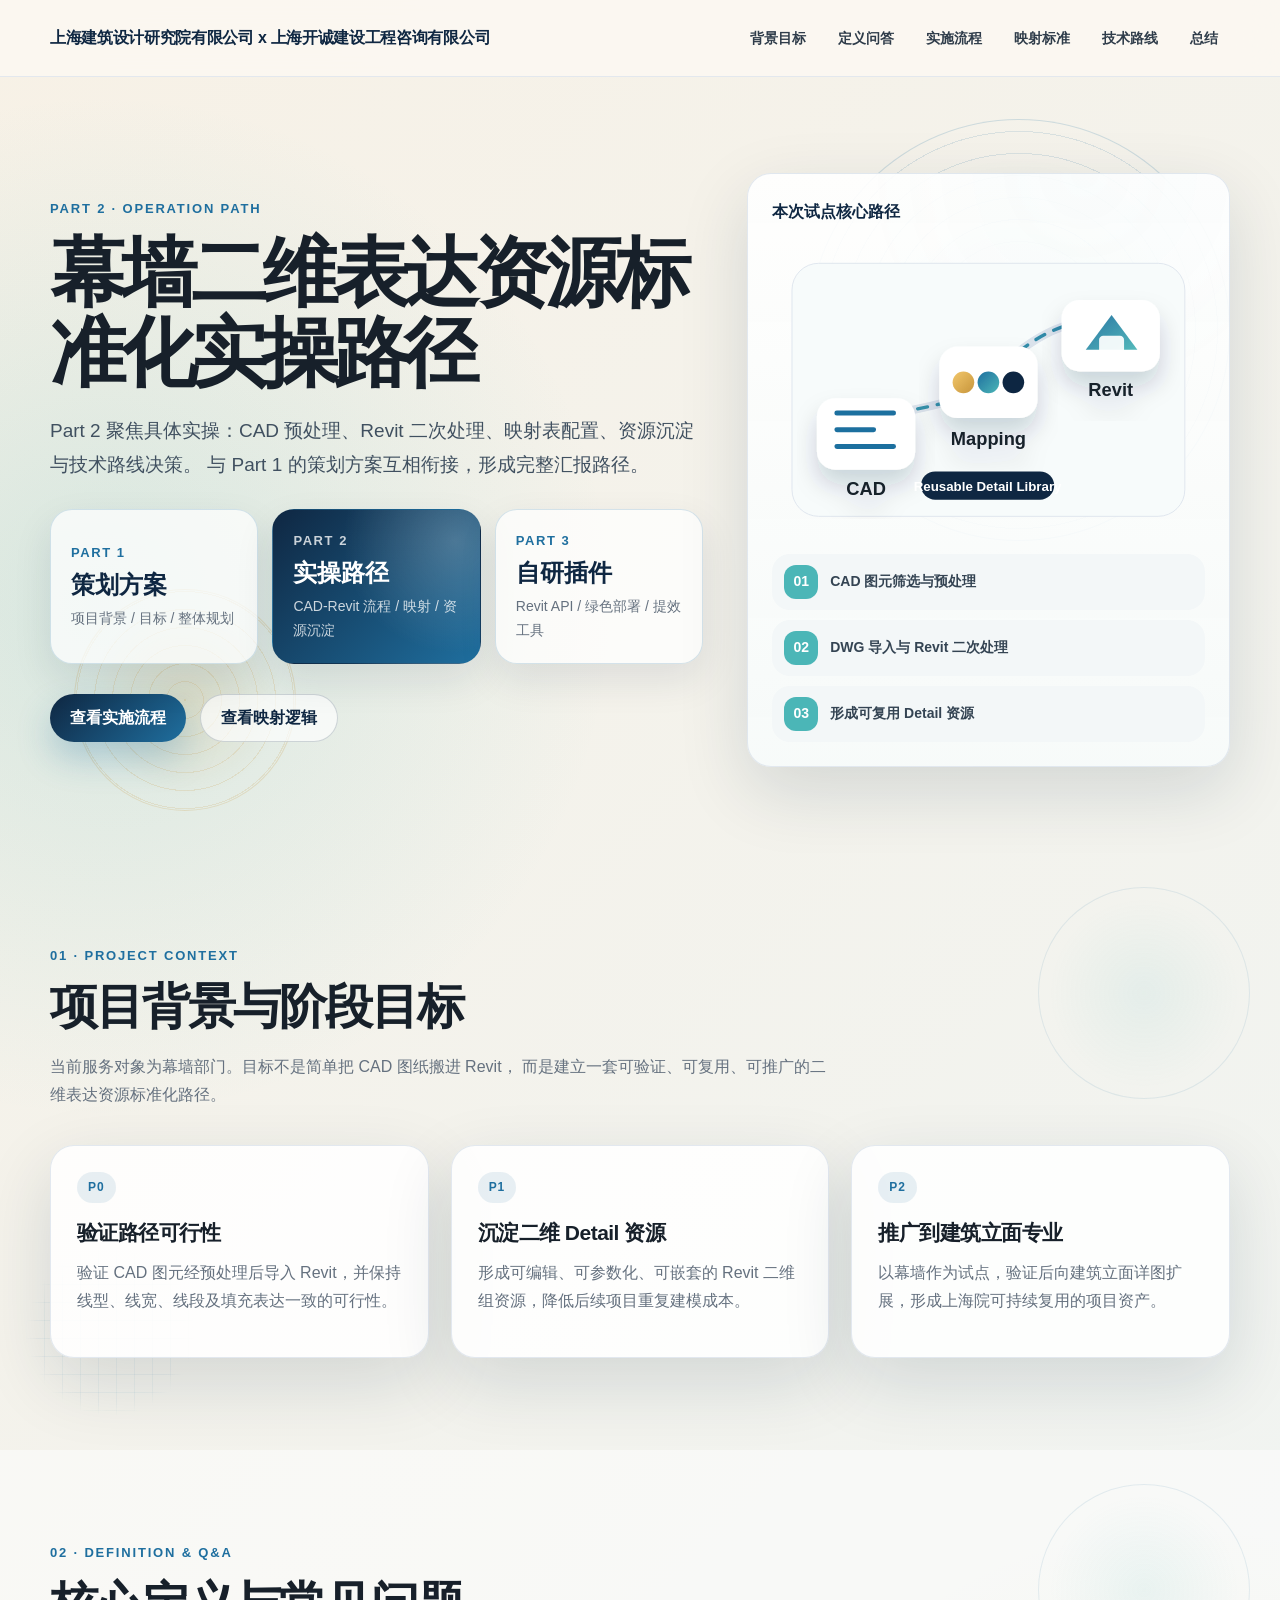
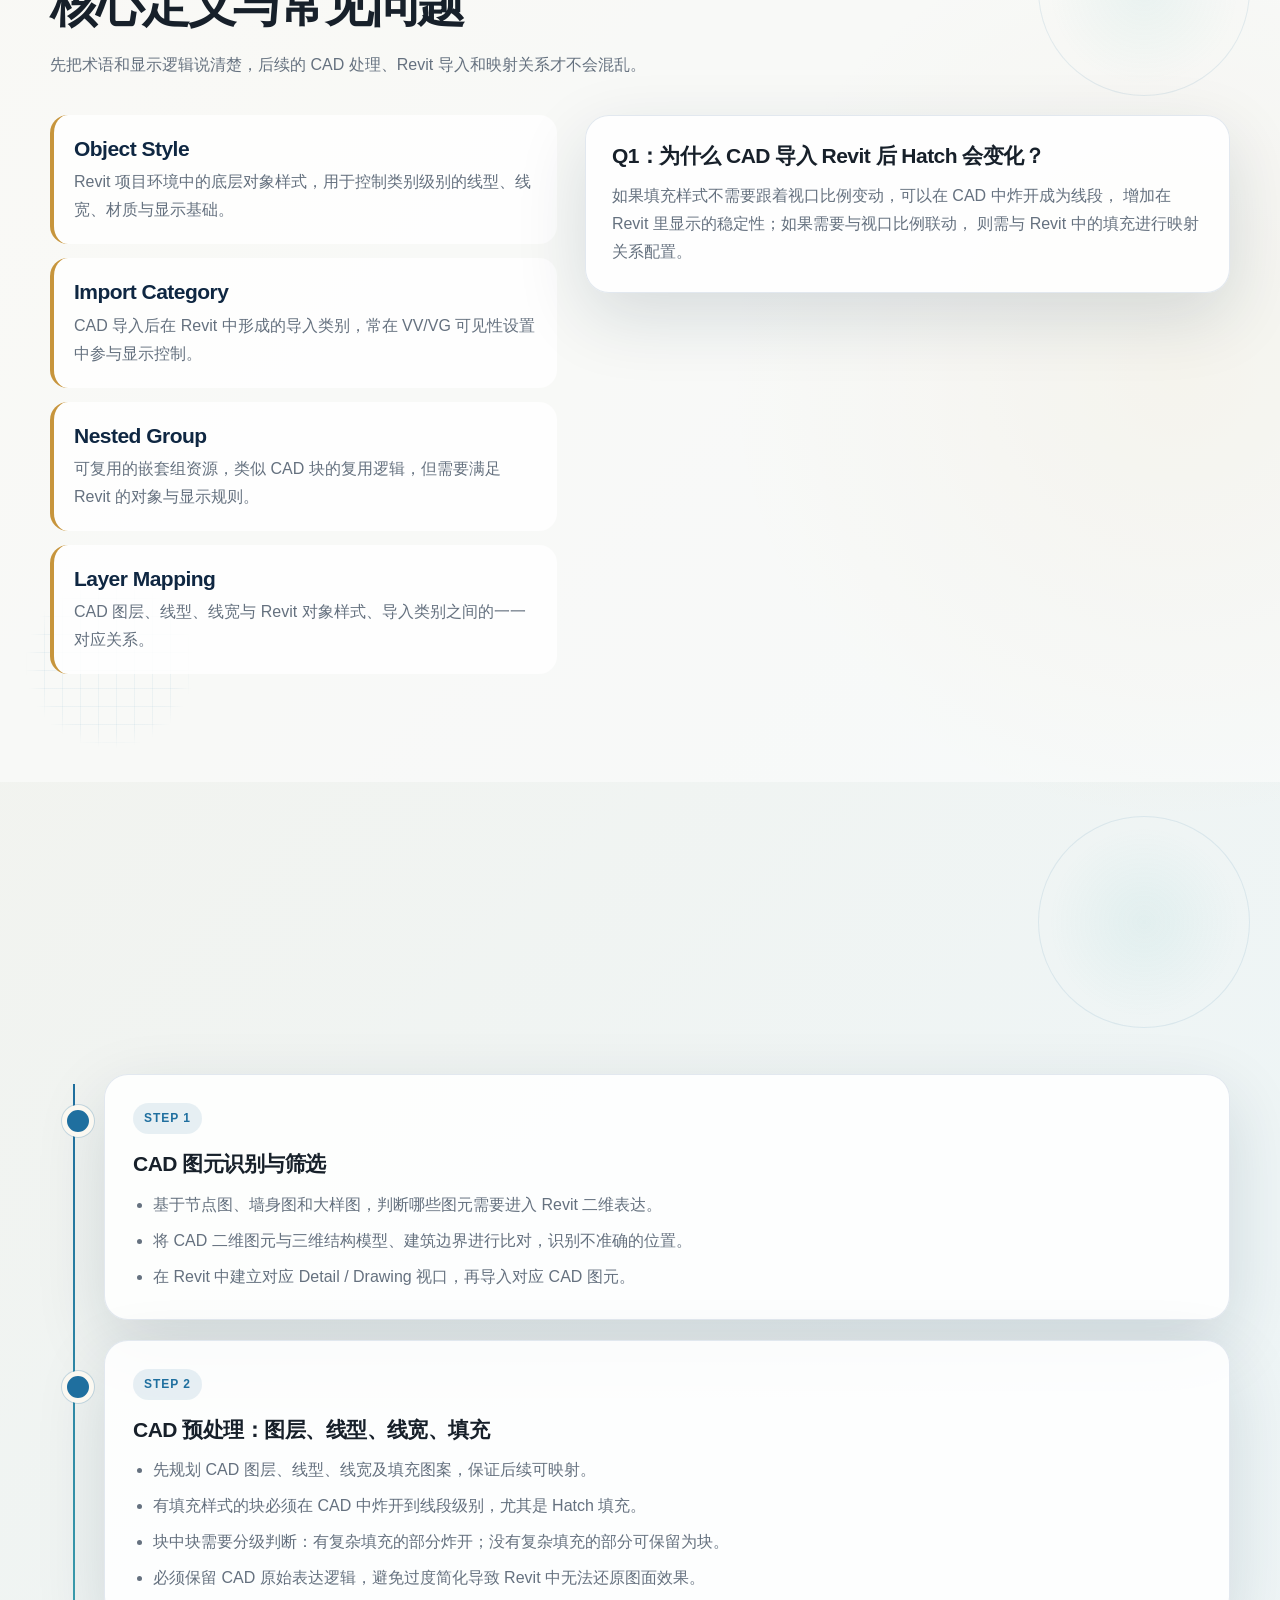
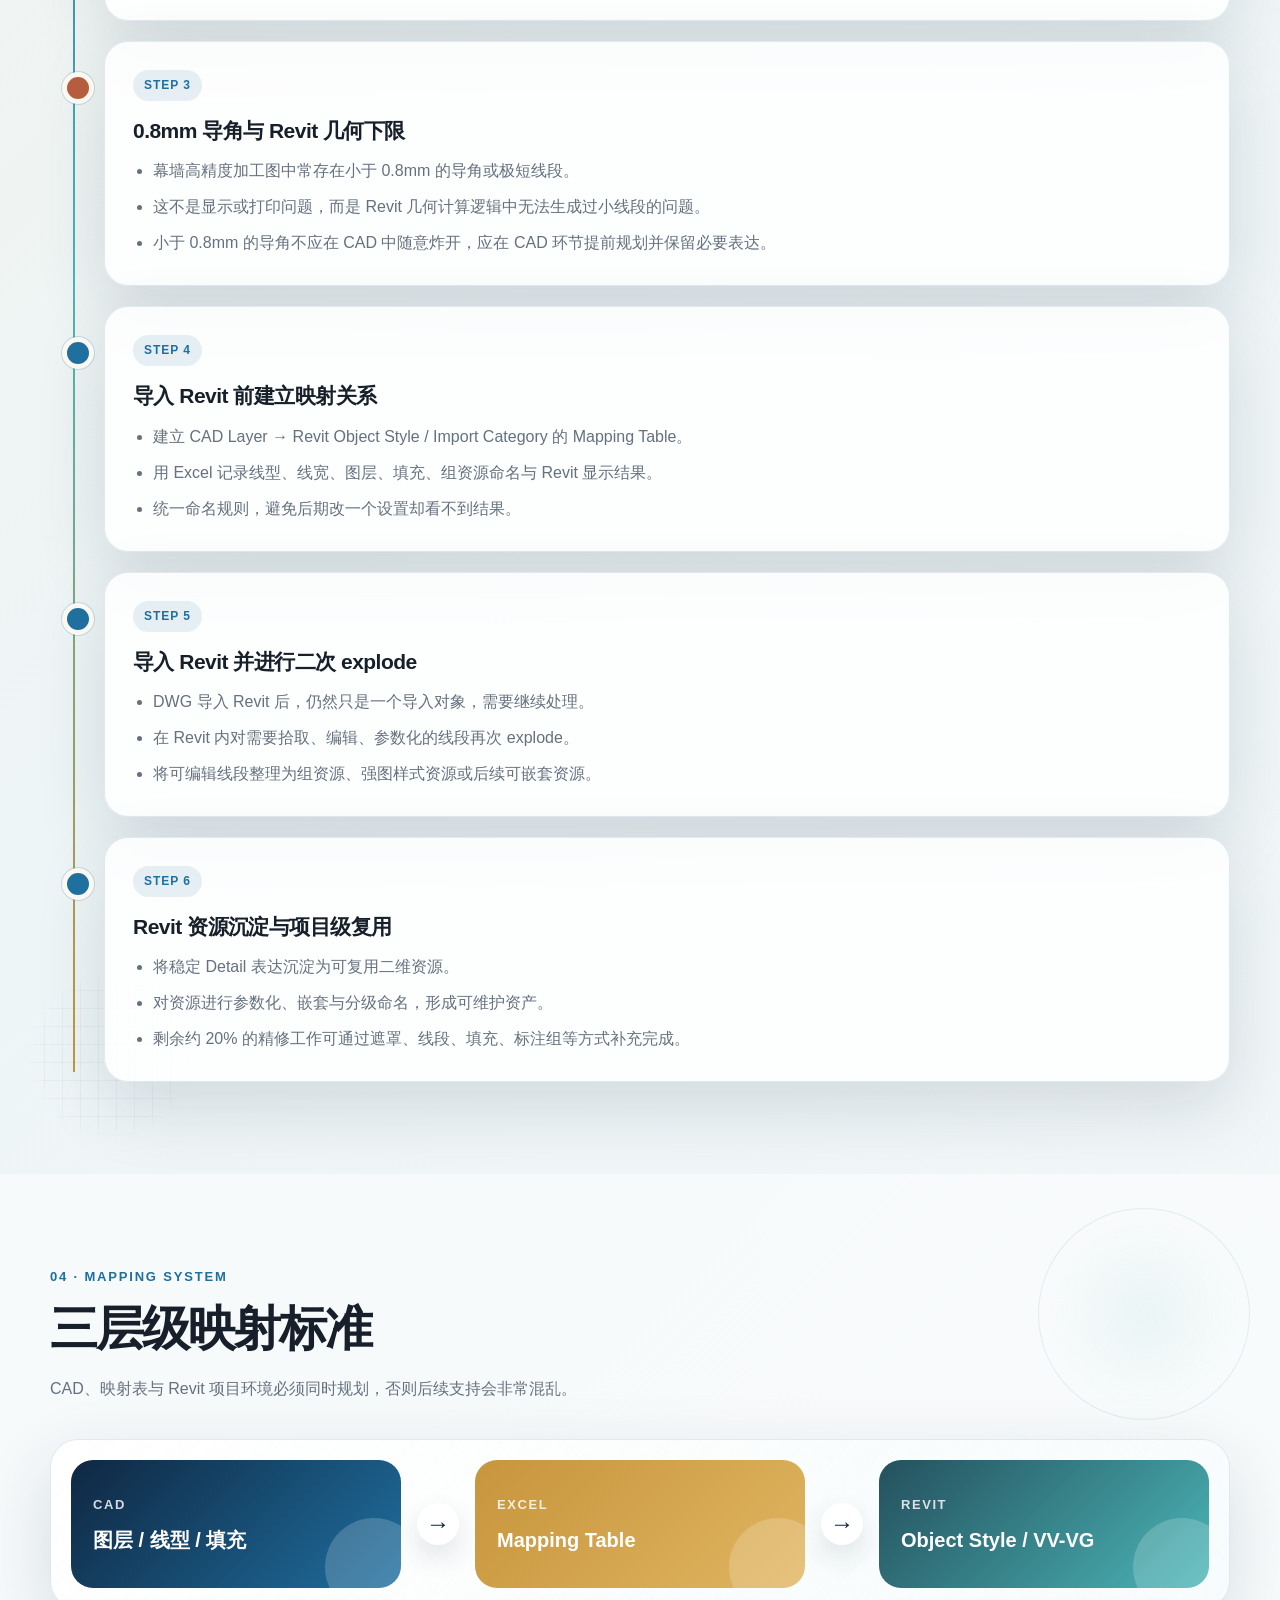
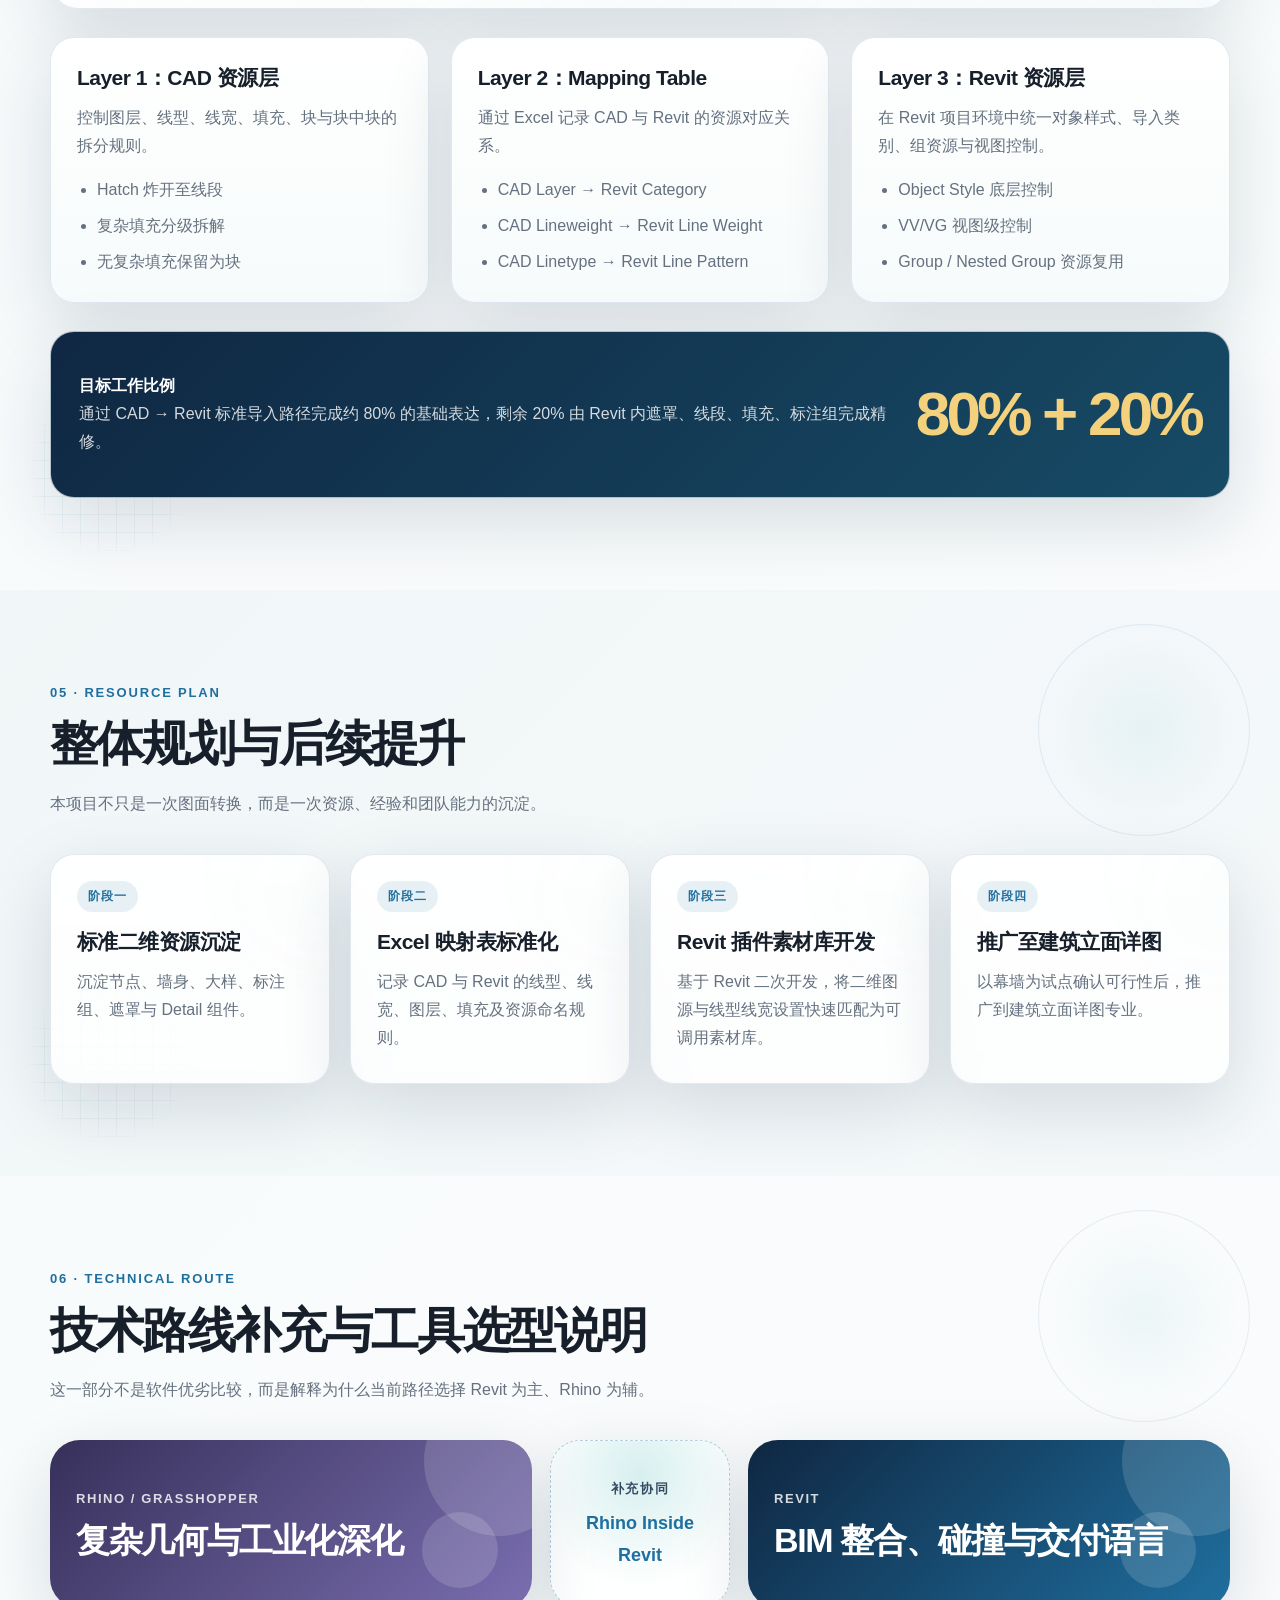
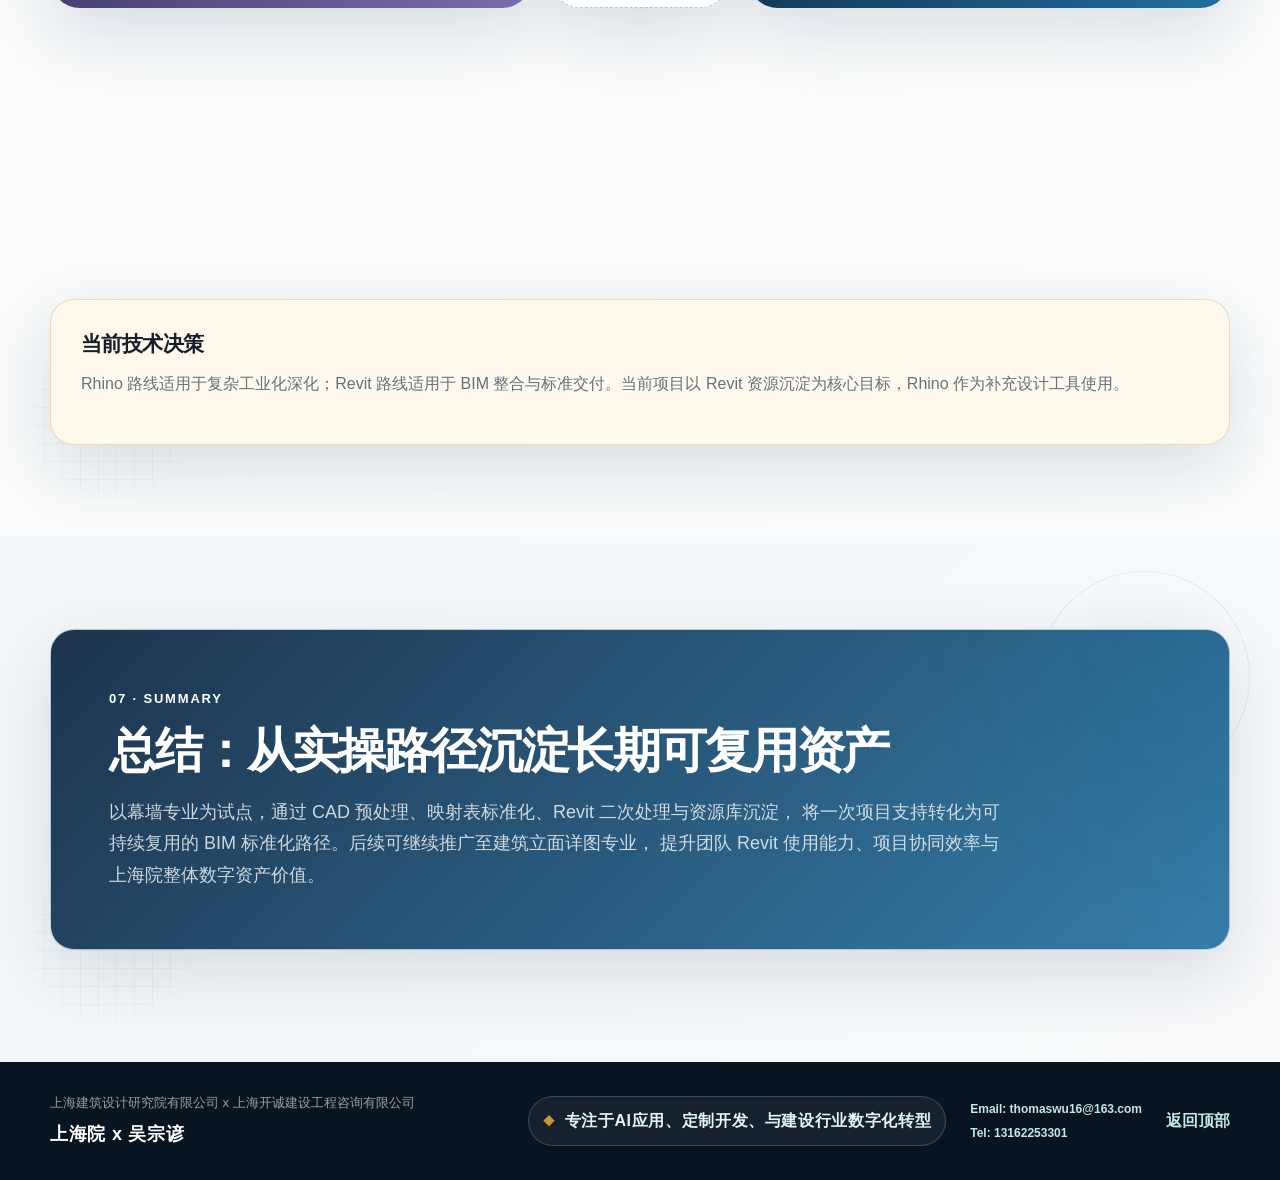
==== commit 3a840841: "Unify report typography and tighten part copy" ====
--- a/cwp2/index.html
+++ b/cwp2/index.html
@@ -30,8 +30,8 @@
           <p class="eyebrow">Part 2 · Operation Path</p>
           <h1>幕墙二维表达资源标准化实操路径</h1>
           <p class="hero-lead">
-            本篇作为 Part 2，侧重具体实操：CAD 预处理、Revit 二次处理、映射表配置、资源沉淀与技术路线决策。
-            Part 1 侧重整体策划与项目背景，两篇共同组成完整汇报方案。
+            Part 2 聚焦具体实操：CAD 预处理、Revit 二次处理、映射表配置、资源沉淀与技术路线决策。
+            与 Part 1 的策划方案互相衔接，形成完整汇报路径。
           </p>
           <div class="part-switch reveal" aria-label="Part 1、Part 2 和 Part 3 跳转">
             <a class="part-card" href="../report-site/index.html" target="_blank" rel="noopener">
@@ -117,7 +117,7 @@
           <p class="eyebrow">01 · Project Context</p>
           <h2>项目背景与阶段目标</h2>
           <p>
-            当前服务对象为 Disney 幕墙部门。目标不是简单把 CAD 图纸搬进 Revit，
+            当前服务对象为幕墙部门。目标不是简单把 CAD 图纸搬进 Revit，
             而是建立一套可验证、可复用、可推广的二维表达资源标准化路径。
           </p>
         </div>
@@ -426,9 +426,9 @@
     <section id="summary" class="section summary-section">
       <div class="container summary-card reveal">
         <p class="eyebrow">07 · Summary</p>
-        <h2>总结：Part 2 从实操路径沉淀长期可复用资产</h2>
+        <h2>总结：从实操路径沉淀长期可复用资产</h2>
         <p>
-          本方案以 Disney 幕墙专业为试点，通过 CAD 预处理、映射表标准化、Revit 二次处理与资源库沉淀，
+          以幕墙专业为试点，通过 CAD 预处理、映射表标准化、Revit 二次处理与资源库沉淀，
           将一次项目支持转化为可持续复用的 BIM 标准化路径。后续可继续推广至建筑立面详图专业，
           提升团队 Revit 使用能力、项目协同效率与上海院整体数字资产价值。
         </p>
--- a/cwp2/styles.css
+++ b/cwp2/styles.css
@@ -23,7 +23,7 @@
 
 body {
   margin: 0;
-  font-family: "Segoe UI", "Microsoft YaHei", sans-serif;
+  font-family: "Microsoft YaHei", "PingFang SC", "Segoe UI", sans-serif;
   line-height: 1.75;
   color: var(--ink);
   background:
--- a/shared-site.css
+++ b/shared-site.css
@@ -1,4 +1,8 @@
 /* Shared site chrome for report pages */
+body {
+  font-family: "Microsoft YaHei", "PingFang SC", "Segoe UI", sans-serif;
+}
+
 :root {
   --site-ink: #17202a;
   --site-muted: #65717f;
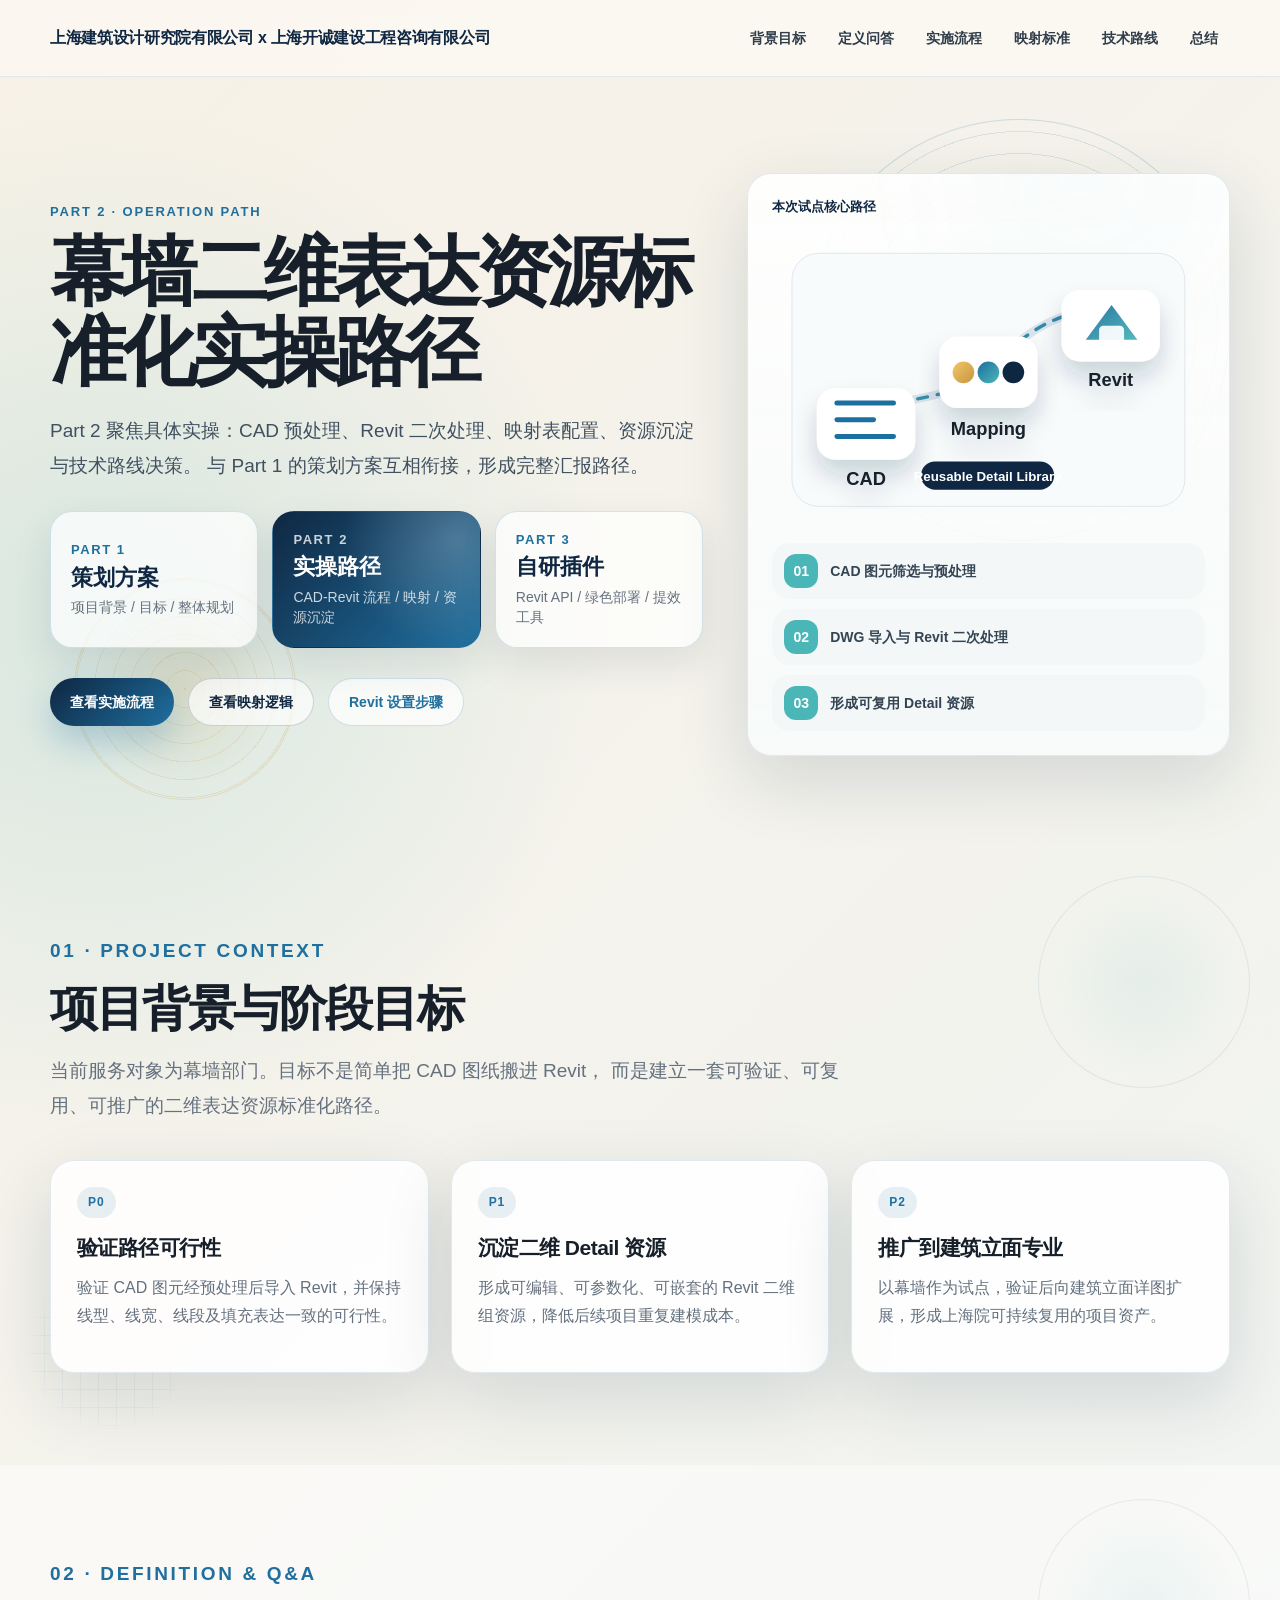
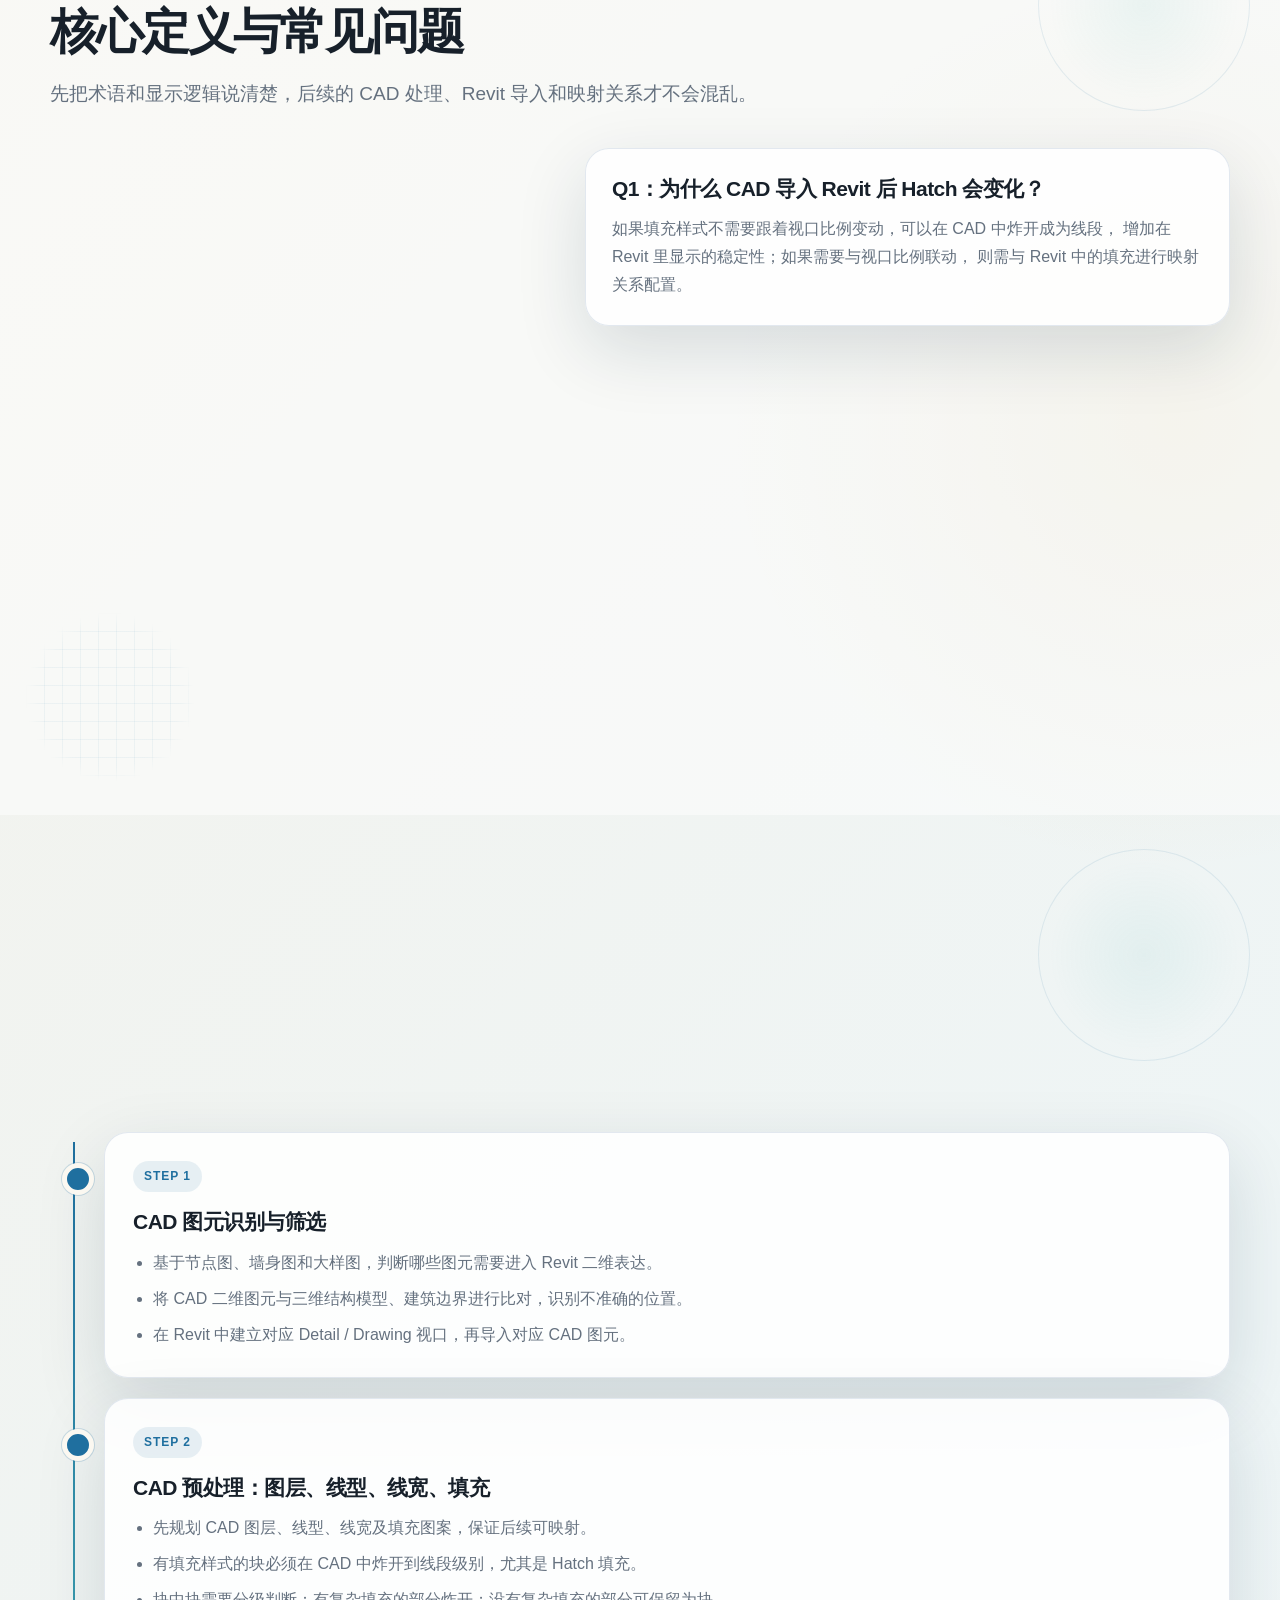
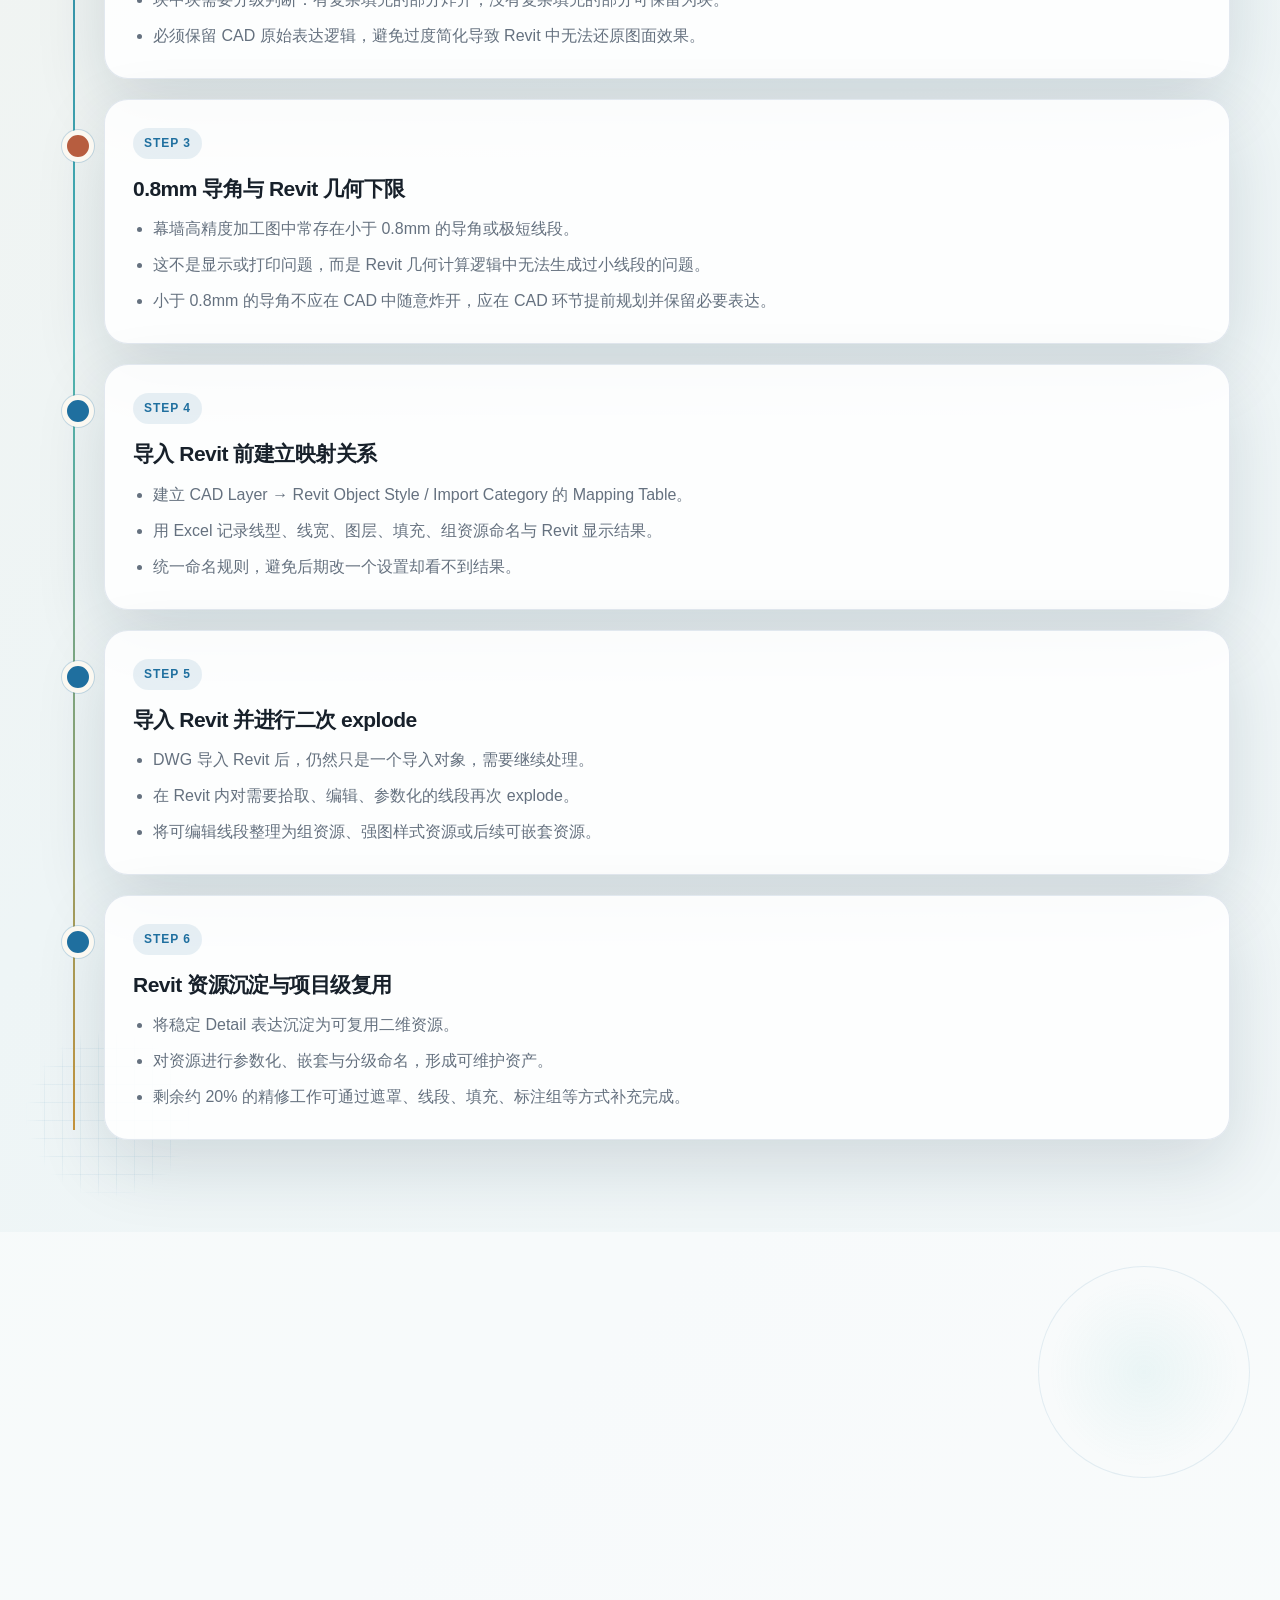
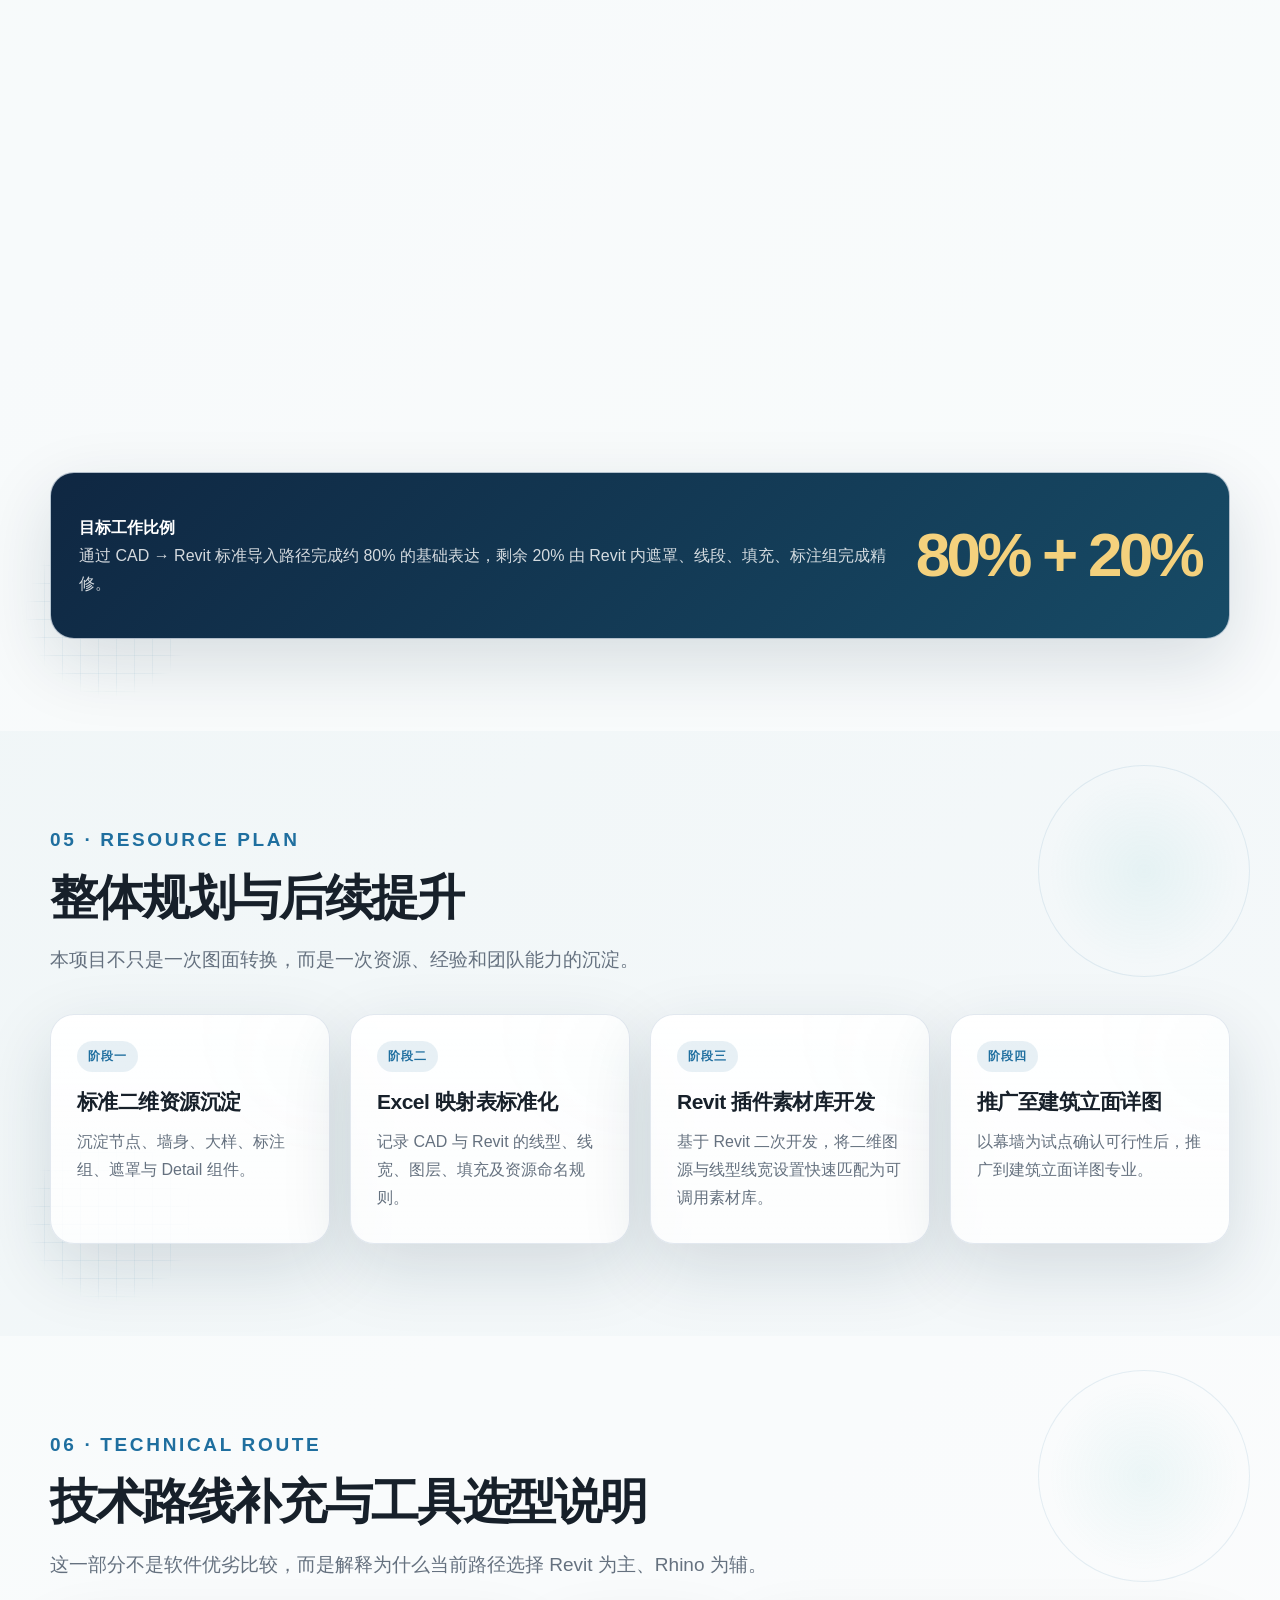
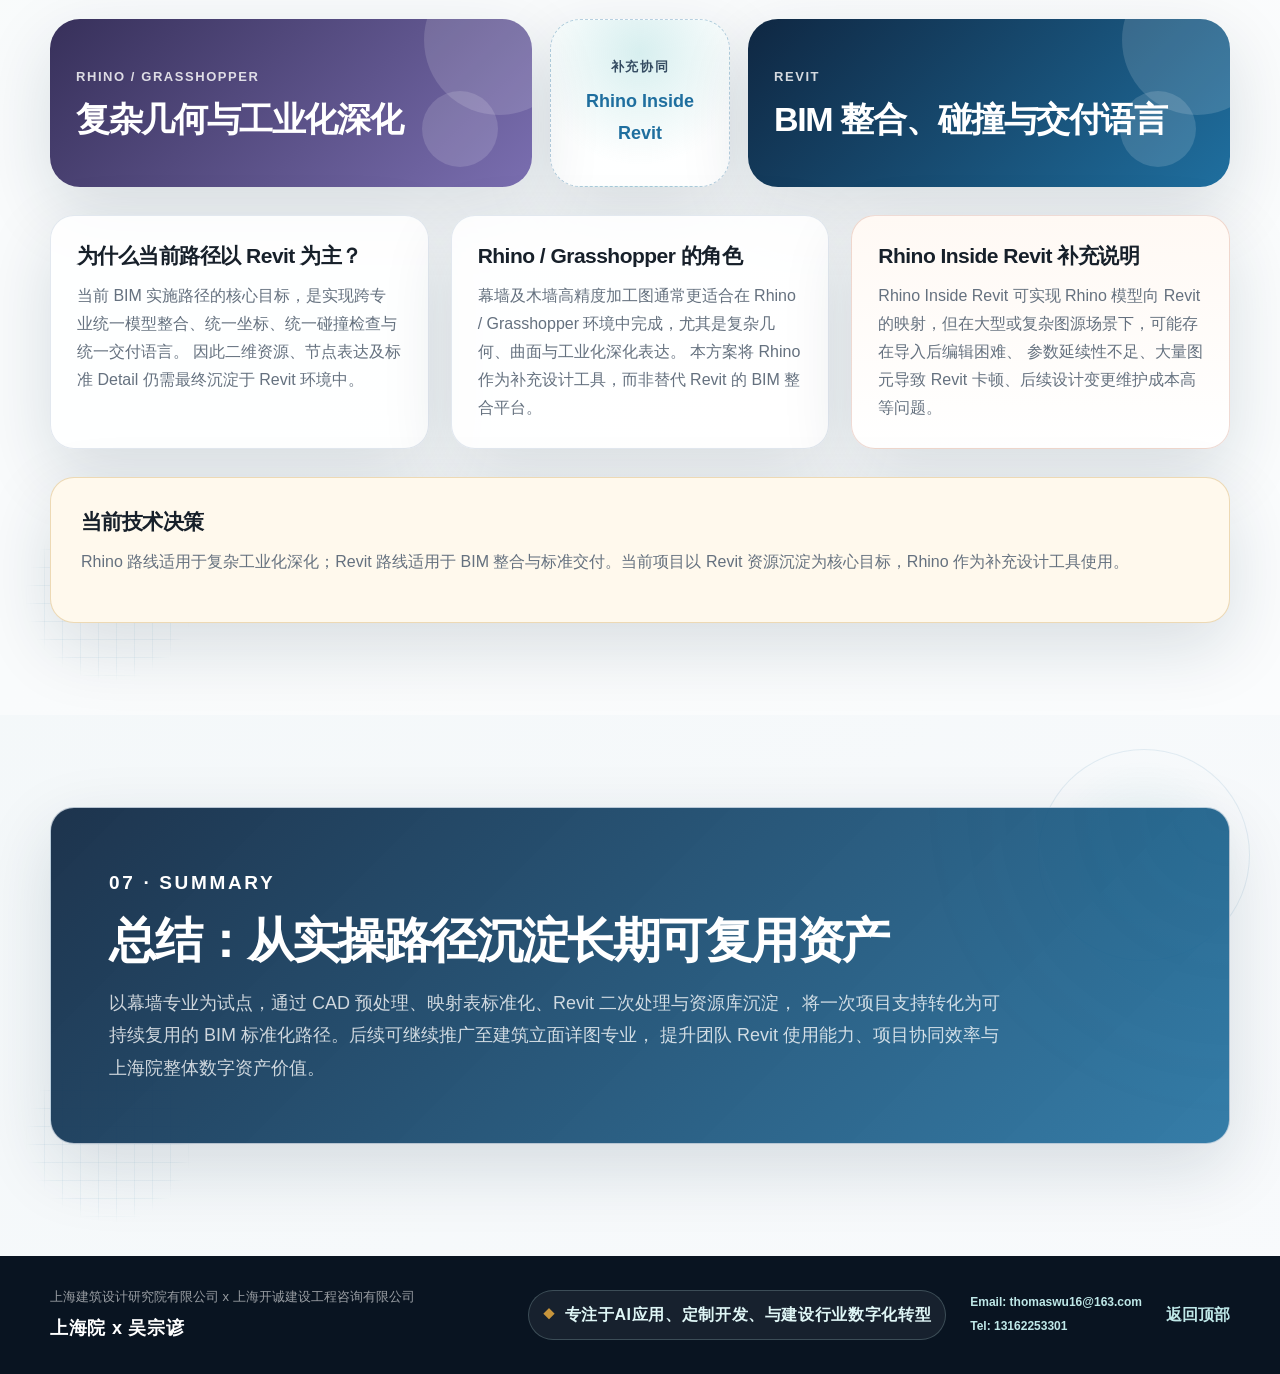
==== commit a5dad5e9: "Add Revit setup guide for part two" ====
--- a/cwp2/index.html
+++ b/cwp2/index.html
@@ -53,6 +53,7 @@
           <div class="hero-actions">
             <a class="btn primary" href="#workflow">查看实施流程</a>
             <a class="btn secondary" href="#mapping">查看映射逻辑</a>
+            <a class="btn ghost" href="./revit-setup.html">Revit 设置步骤</a>
           </div>
         </div>
 
@@ -277,6 +278,7 @@
           <p class="eyebrow">04 · Mapping System</p>
           <h2>三层级映射标准</h2>
           <p>CAD、映射表与 Revit 项目环境必须同时规划，否则后续支持会非常混乱。</p>
+          <a class="section-link" href="./revit-setup.html">查看 Revit 里的设置步骤</a>
         </div>
 
         <div class="diagram-strip mapping-diagram reveal" aria-label="三层级映射标准示意图">
--- a/cwp2/styles.css
+++ b/cwp2/styles.css
@@ -1064,3 +1064,212 @@
     transition: none;
   }
 }
+
+
+.btn.ghost {
+  color: var(--blue);
+  border: 1px solid rgba(31, 111, 159, 0.2);
+  background: rgba(255, 255, 255, 0.76);
+}
+
+.section-link {
+  display: inline-flex;
+  align-items: center;
+  min-height: 42px;
+  margin-top: 4px;
+  padding: 0 16px;
+  border: 1px solid rgba(31, 111, 159, 0.18);
+  border-radius: 999px;
+  color: var(--blue);
+  font-weight: 900;
+  text-decoration: none;
+  background: rgba(255, 255, 255, 0.78);
+}
+
+.section-link:hover,
+.reference-list a:hover {
+  color: var(--navy);
+  border-color: rgba(31, 111, 159, 0.34);
+}
+
+.setup-hero-grid {
+  grid-template-columns: minmax(0, 1.05fr) minmax(320px, 0.95fr);
+}
+
+.setup-panel {
+  background:
+    radial-gradient(circle at 18% 12%, rgba(75, 182, 183, 0.22), transparent 12rem),
+    linear-gradient(180deg, rgba(255, 255, 255, 0.94), rgba(247, 251, 251, 0.9));
+}
+
+.setup-flow-diagram {
+  display: grid;
+  gap: 12px;
+  margin-bottom: 18px;
+}
+
+.setup-flow-diagram span,
+.setup-flow-diagram b {
+  display: grid;
+  min-height: 48px;
+  place-items: center;
+  border-radius: 16px;
+  color: var(--navy);
+  font-weight: 900;
+  background: #f3f7f8;
+}
+
+.setup-flow-diagram b {
+  min-height: 24px;
+  color: var(--gold);
+  background: transparent;
+}
+
+.setup-grid,
+.check-grid {
+  display: grid;
+  gap: 20px;
+}
+
+.setup-grid.four {
+  grid-template-columns: repeat(4, minmax(0, 1fr));
+}
+
+.check-grid {
+  grid-template-columns: repeat(3, minmax(0, 1fr));
+}
+
+.setup-card,
+.setup-step,
+.check-card,
+.setup-note,
+.reference-list {
+  border: 1px solid rgba(219, 227, 236, 0.84);
+  border-radius: var(--radius);
+  background: rgba(255, 255, 255, 0.88);
+  box-shadow: var(--shadow);
+}
+
+.setup-card,
+.check-card,
+.setup-note {
+  padding: 24px;
+}
+
+.setup-card h3,
+.check-card h3,
+.setup-step h3 {
+  margin-bottom: 10px;
+}
+
+.table-wrap {
+  width: 100%;
+  margin-top: 28px;
+  overflow-x: auto;
+  border: 1px solid rgba(219, 227, 236, 0.86);
+  border-radius: 22px;
+  background: rgba(255, 255, 255, 0.9);
+  box-shadow: var(--shadow);
+}
+
+.setup-table {
+  width: 100%;
+  min-width: 760px;
+  border-collapse: collapse;
+}
+
+.setup-table th,
+.setup-table td {
+  padding: 16px 18px;
+  border-bottom: 1px solid rgba(219, 227, 236, 0.8);
+  text-align: left;
+  vertical-align: top;
+}
+
+.setup-table th {
+  color: var(--navy);
+  font-size: 14px;
+  letter-spacing: 0.08em;
+  text-transform: uppercase;
+  background: rgba(31, 111, 159, 0.08);
+}
+
+.setup-table td {
+  color: #465665;
+}
+
+.setup-timeline {
+  display: grid;
+  gap: 22px;
+}
+
+.setup-step {
+  position: relative;
+  padding: 28px;
+}
+
+.setup-step ul,
+.check-card ul {
+  margin-bottom: 0;
+  padding-left: 1.2em;
+  color: #465665;
+}
+
+.setup-step li,
+.check-card li {
+  margin-bottom: 8px;
+}
+
+.setup-note {
+  margin-top: 28px;
+  color: var(--navy);
+  background:
+    radial-gradient(circle at 0% 0%, rgba(242, 199, 107, 0.2), transparent 14rem),
+    rgba(255, 255, 255, 0.9);
+}
+
+.setup-note strong {
+  display: block;
+  margin-bottom: 8px;
+  font-size: 20px;
+}
+
+.reference-list {
+  display: grid;
+  gap: 12px;
+  padding: 22px;
+}
+
+.reference-list a {
+  display: block;
+  padding: 14px 16px;
+  border: 1px solid rgba(31, 111, 159, 0.14);
+  border-radius: 16px;
+  color: var(--blue);
+  font-weight: 800;
+  text-decoration: none;
+  background: rgba(247, 251, 251, 0.86);
+  overflow-wrap: anywhere;
+}
+
+@media (max-width: 980px) {
+  .setup-hero-grid,
+  .setup-grid.four,
+  .check-grid {
+    grid-template-columns: 1fr;
+  }
+}
+
+@media (max-width: 768px) {
+  .setup-card,
+  .setup-step,
+  .check-card,
+  .setup-note,
+  .reference-list {
+    padding: 20px;
+  }
+
+  .setup-table {
+    min-width: 680px;
+  }
+}
--- a/shared-site.css
+++ b/shared-site.css
@@ -319,6 +319,199 @@
     font-size: 11px;
   }
 }
+
+/* Shared report typography scale */
+:root {
+  --report-h1: clamp(42px, 6vw, 76px);
+  --report-h2: clamp(30px, 4vw, 48px);
+  --report-h3: 21px;
+  --report-h4: 18px;
+  --report-lead: 19px;
+  --report-body: 16px;
+  --report-small: 14px;
+  --report-eyebrow: 13px;
+}
+
+h1 {
+  font-size: var(--report-h1);
+  line-height: 1.05;
+  letter-spacing: -0.065em;
+}
+
+h2,
+.section-title h2,
+.section-heading h2,
+.summary-card h2 {
+  font-size: var(--report-h2);
+  line-height: 1.16;
+  letter-spacing: -0.045em;
+}
+
+h3,
+.card h3,
+.step h3,
+.track-card h3,
+.solution-card h3,
+.route-card h3,
+.guide-card h3 {
+  font-size: var(--report-h3);
+  line-height: 1.35;
+}
+
+h4 {
+  font-size: var(--report-h4);
+  line-height: 1.35;
+}
+
+p,
+li {
+  font-size: var(--report-body);
+}
+
+.lead,
+.hero-lead,
+.section-heading p,
+.intro-copy p,
+.summary-card p,
+.guide-page .hero-lead {
+  font-size: var(--report-lead);
+  line-height: 1.82;
+}
+
+.eyebrow {
+  font-size: var(--report-eyebrow);
+  line-height: 1.35;
+}
+
+.part-card strong {
+  font-size: 22px;
+  line-height: 1.2;
+}
+
+.part-card em,
+.nav-links a,
+.site-nav a {
+  font-size: var(--report-small);
+}
+
+@media (max-width: 980px) {
+  :root {
+    --report-h1: clamp(38px, 9vw, 58px);
+    --report-h2: clamp(28px, 6vw, 42px);
+    --report-h3: 20px;
+    --report-lead: 17px;
+  }
+}
+
+@media (max-width: 768px) {
+  :root {
+    --report-h1: clamp(34px, 11vw, 52px);
+    --report-h2: clamp(26px, 8vw, 38px);
+    --report-h3: 19px;
+    --report-h4: 17px;
+    --report-lead: 16px;
+    --report-body: 15px;
+    --report-small: 13px;
+    --report-eyebrow: 12px;
+  }
+
+  h1,
+  h2,
+  .section-title h2,
+  .section-heading h2,
+  .summary-card h2 {
+    letter-spacing: -0.04em;
+  }
+
+  .lead,
+  .hero-lead,
+  .section-heading p,
+  .intro-copy p,
+  .summary-card p,
+  .guide-page .hero-lead {
+    line-height: 1.75;
+  }
+
+  .part-card strong {
+    font-size: 21px;
+  }
+}
+
+@media (max-width: 420px) {
+  :root {
+    --report-h1: 32px;
+    --report-h2: 25px;
+    --report-h3: 18px;
+    --report-lead: 15px;
+    --report-body: 14px;
+  }
+}
+
+
+/* Shared hero opening-page typography */
+.hero .eyebrow,
+.guide-hero .eyebrow {
+  font-size: var(--report-eyebrow);
+  line-height: 1.35;
+}
+
+.hero .lead,
+.hero .hero-lead,
+.guide-hero .hero-lead {
+  font-size: var(--report-lead);
+  line-height: 1.82;
+}
+
+.hero .part-card span {
+  font-size: var(--report-eyebrow);
+  line-height: 1.25;
+}
+
+.hero .part-card em {
+  font-size: var(--report-small);
+  line-height: 1.45;
+}
+
+.hero-actions a,
+.guide-actions a,
+.primary-action,
+.secondary-action,
+.btn,
+.detail-link {
+  font-size: var(--report-small);
+  line-height: 1.25;
+}
+
+.hero-panel .panel-title,
+.hero-panel .panel-kicker,
+.visual-panel .panel-title {
+  font-size: var(--report-eyebrow);
+  line-height: 1.35;
+}
+
+.workflow-label strong,
+.guide-note strong {
+  font-size: var(--report-h3);
+  line-height: 1.3;
+}
+
+@media (max-width: 768px) {
+  .hero .lead,
+  .hero .hero-lead,
+  .guide-hero .hero-lead {
+    line-height: 1.75;
+  }
+
+  .hero-actions a,
+  .guide-actions a,
+  .primary-action,
+  .secondary-action,
+  .btn,
+  .detail-link {
+    font-size: var(--report-small);
+  }
+}
+
 /* Project attribution primitives: content stays page-specific. */
 .project-attribution,
 .project-signature {
